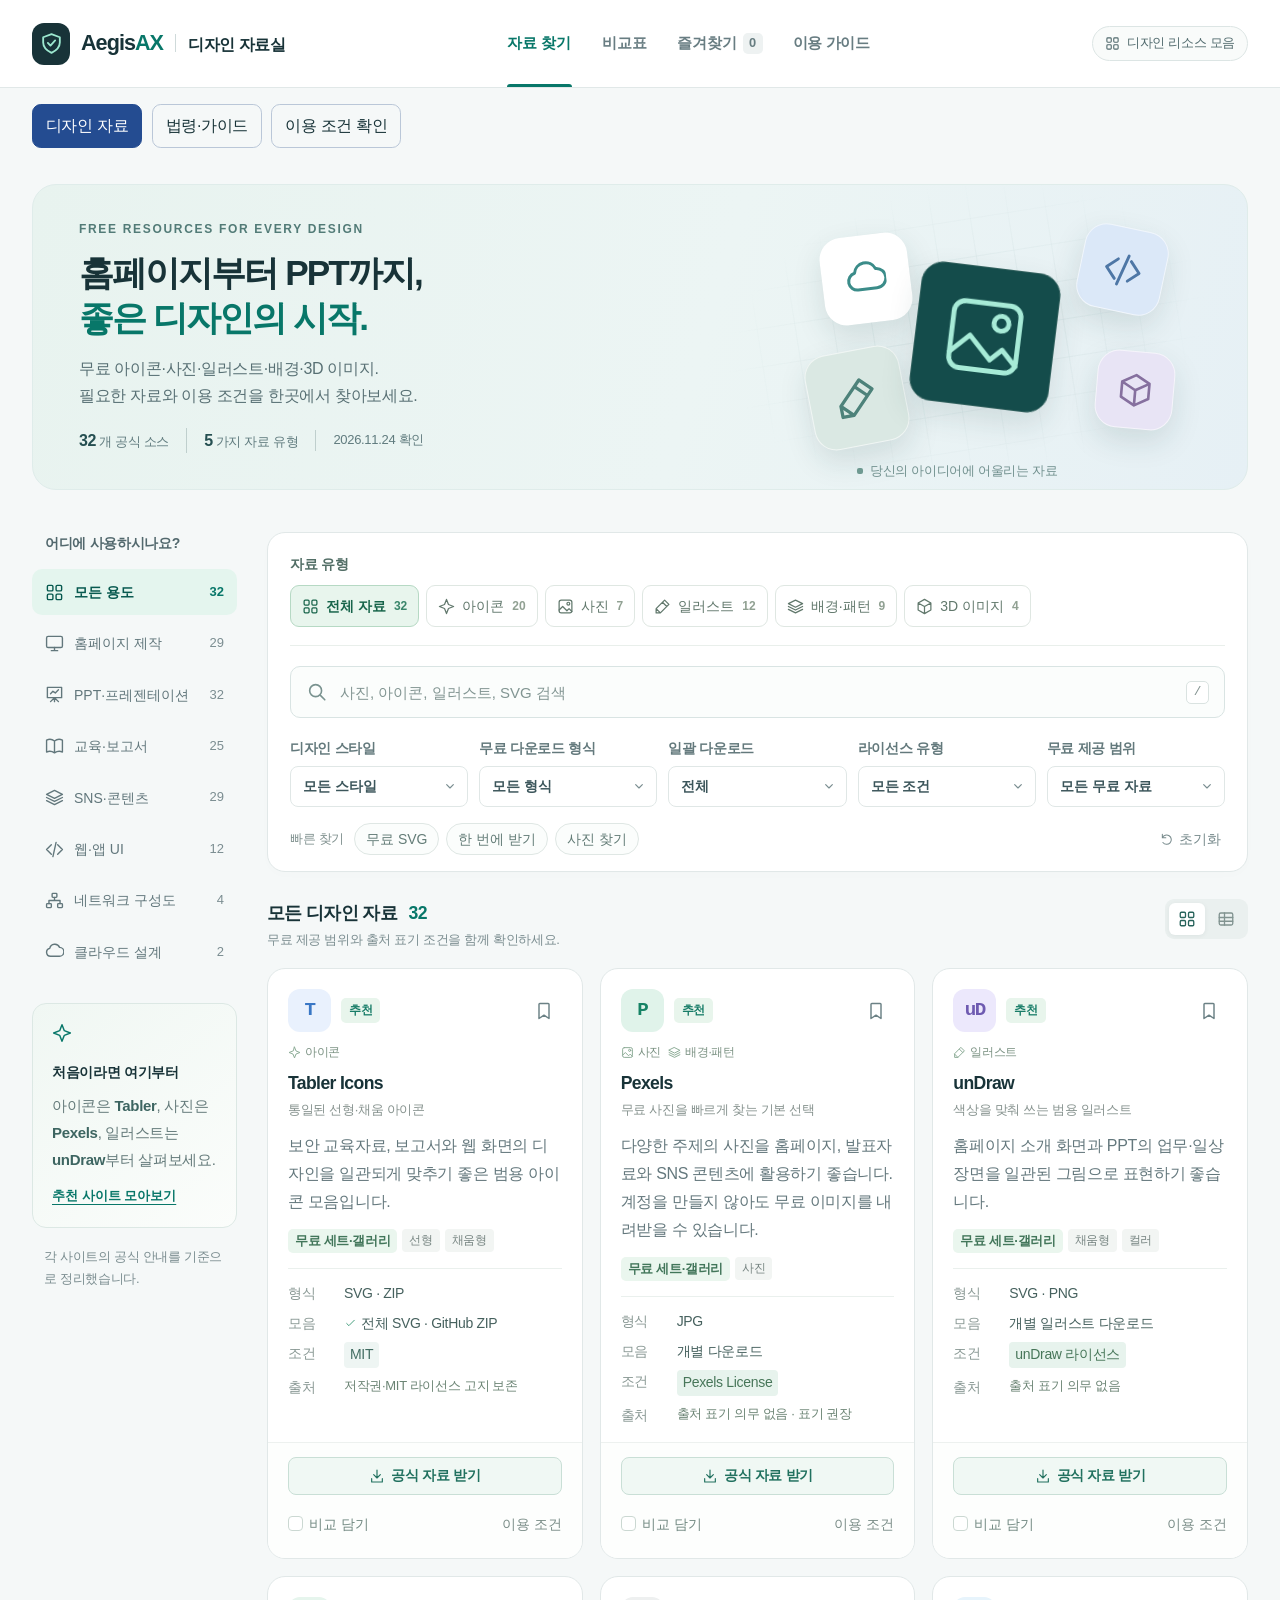
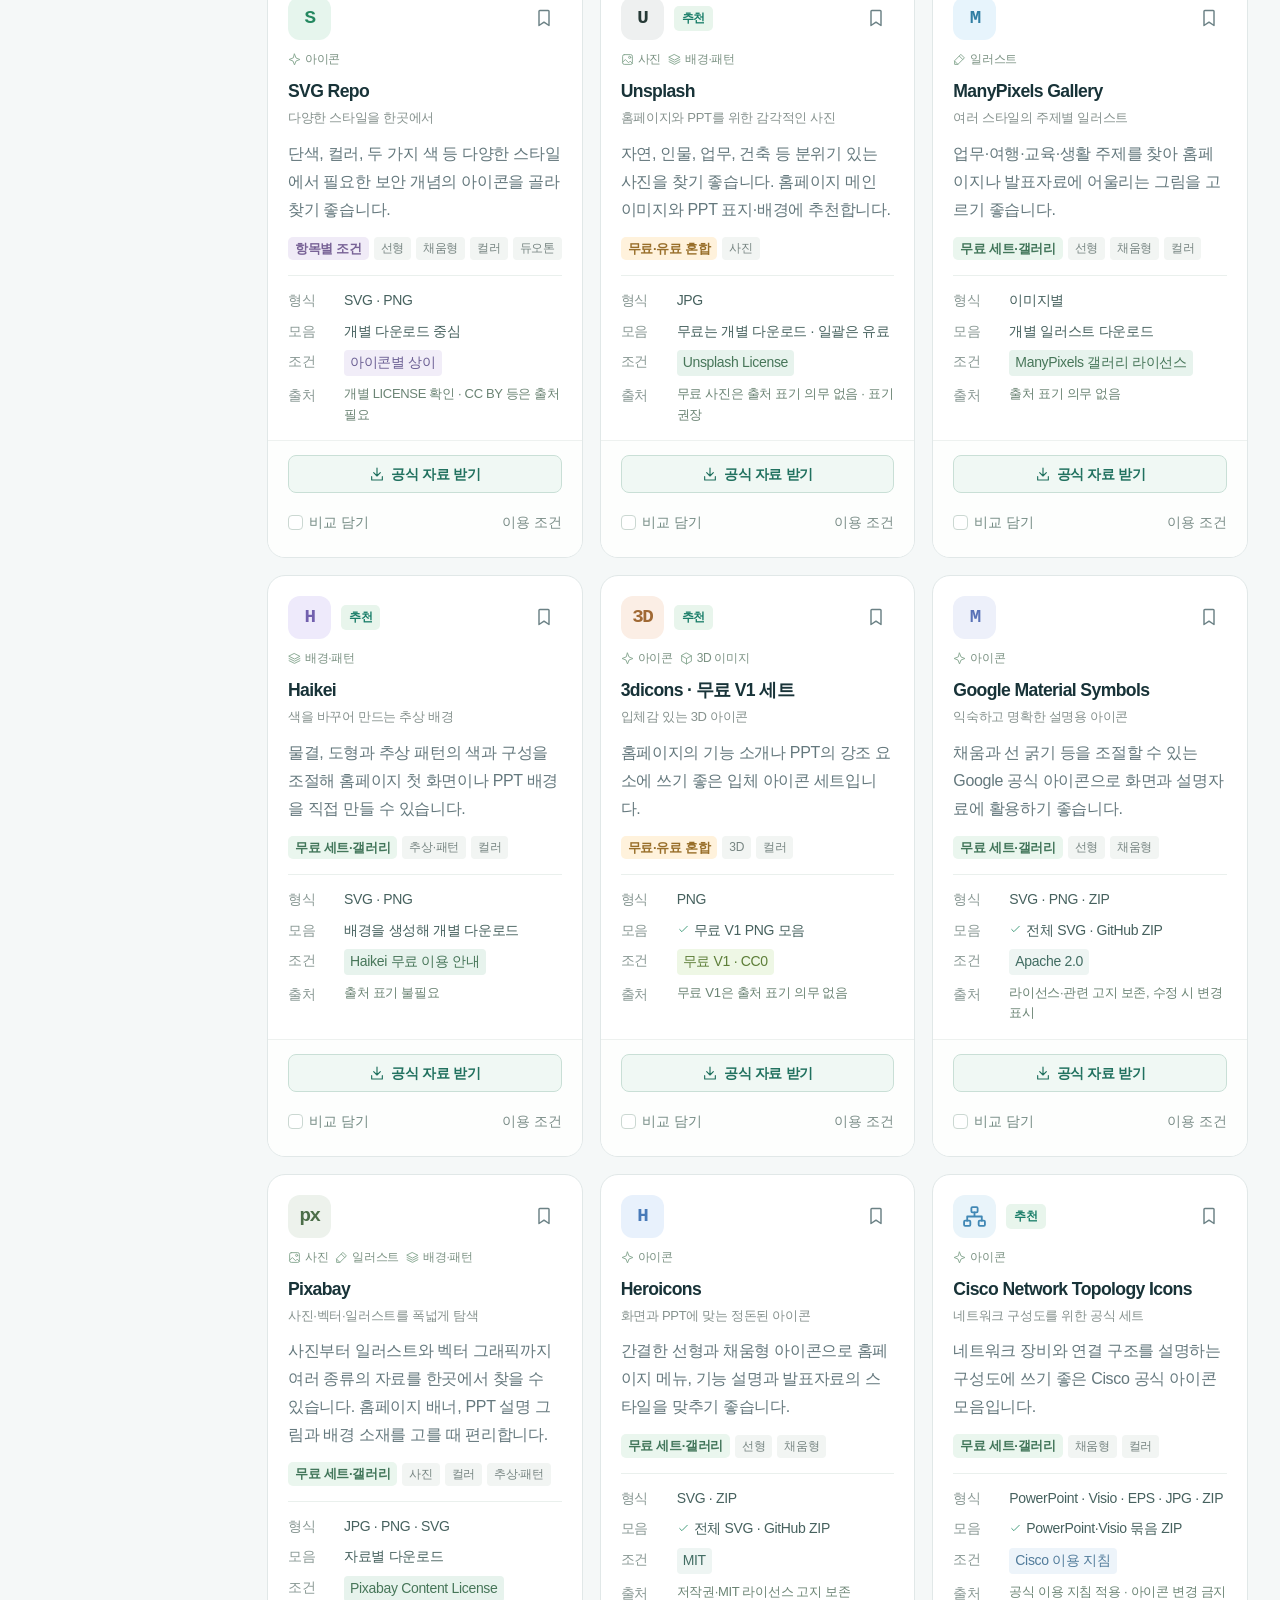
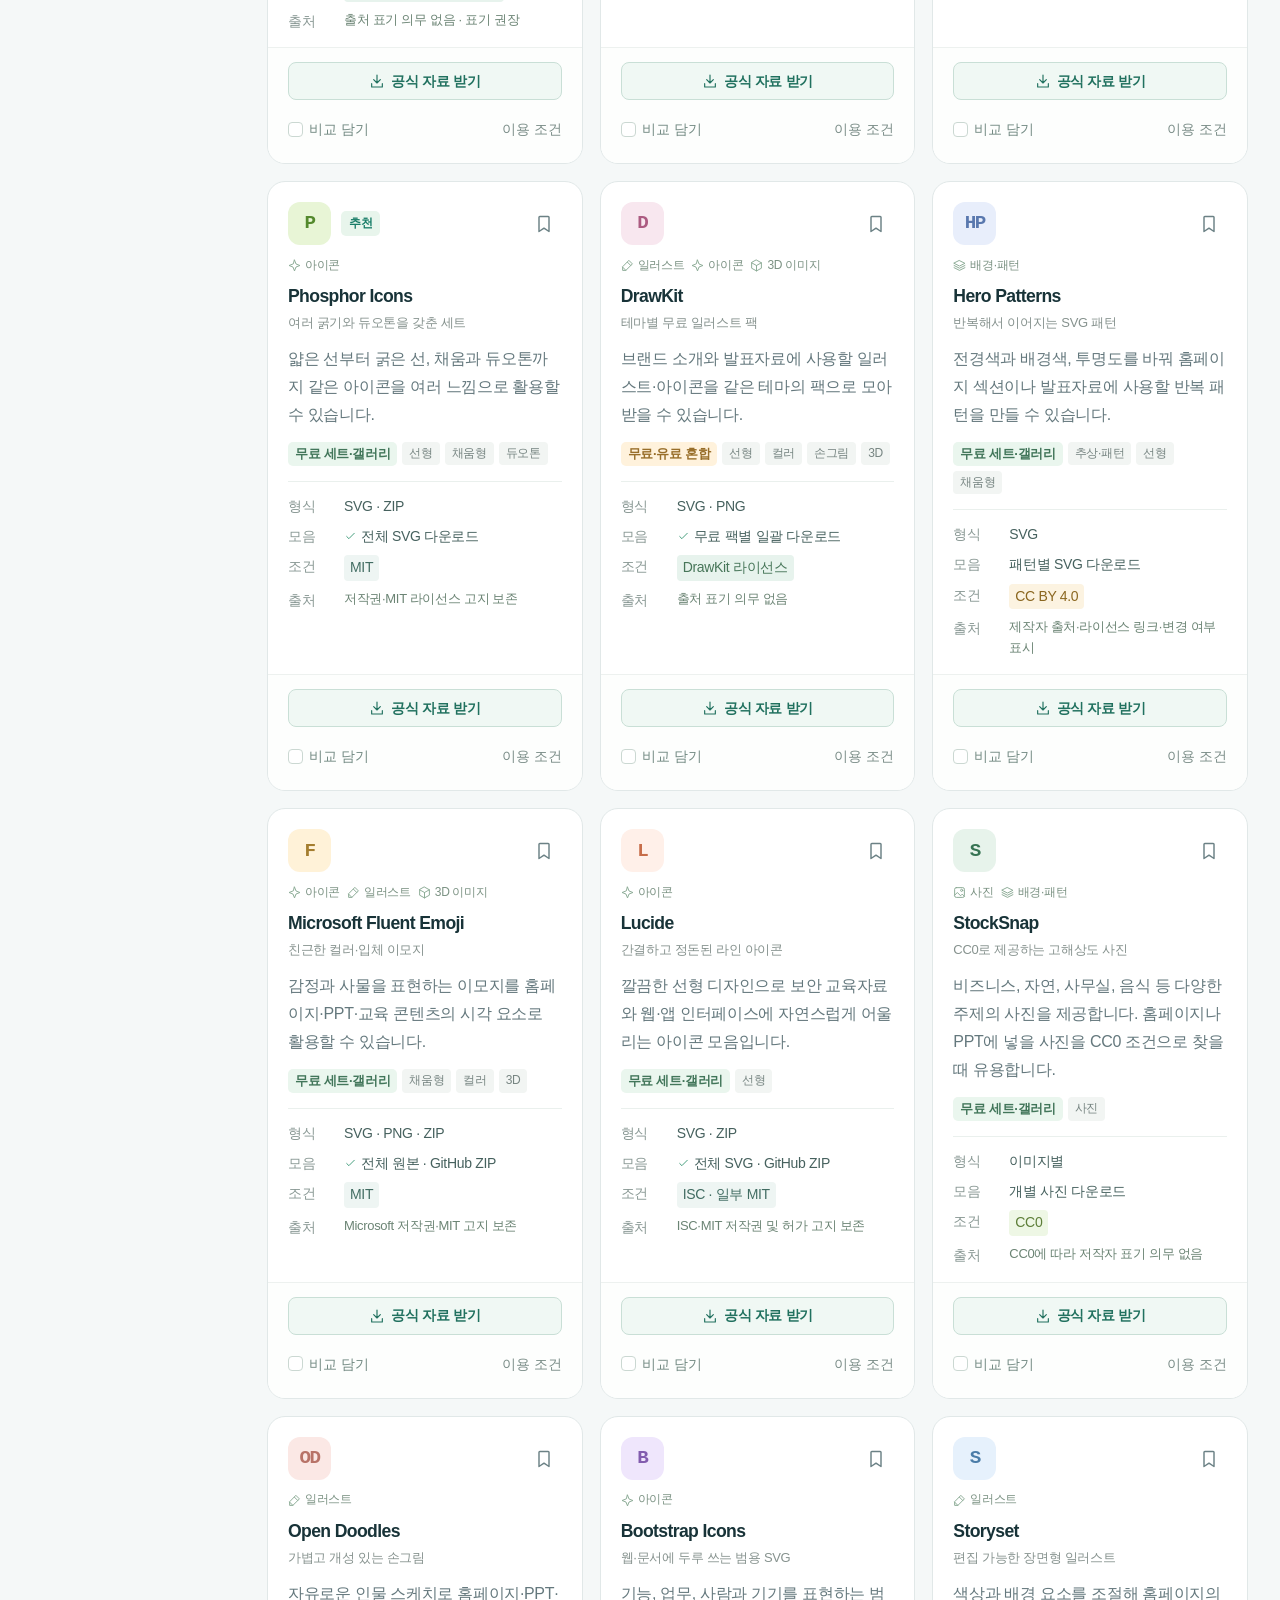
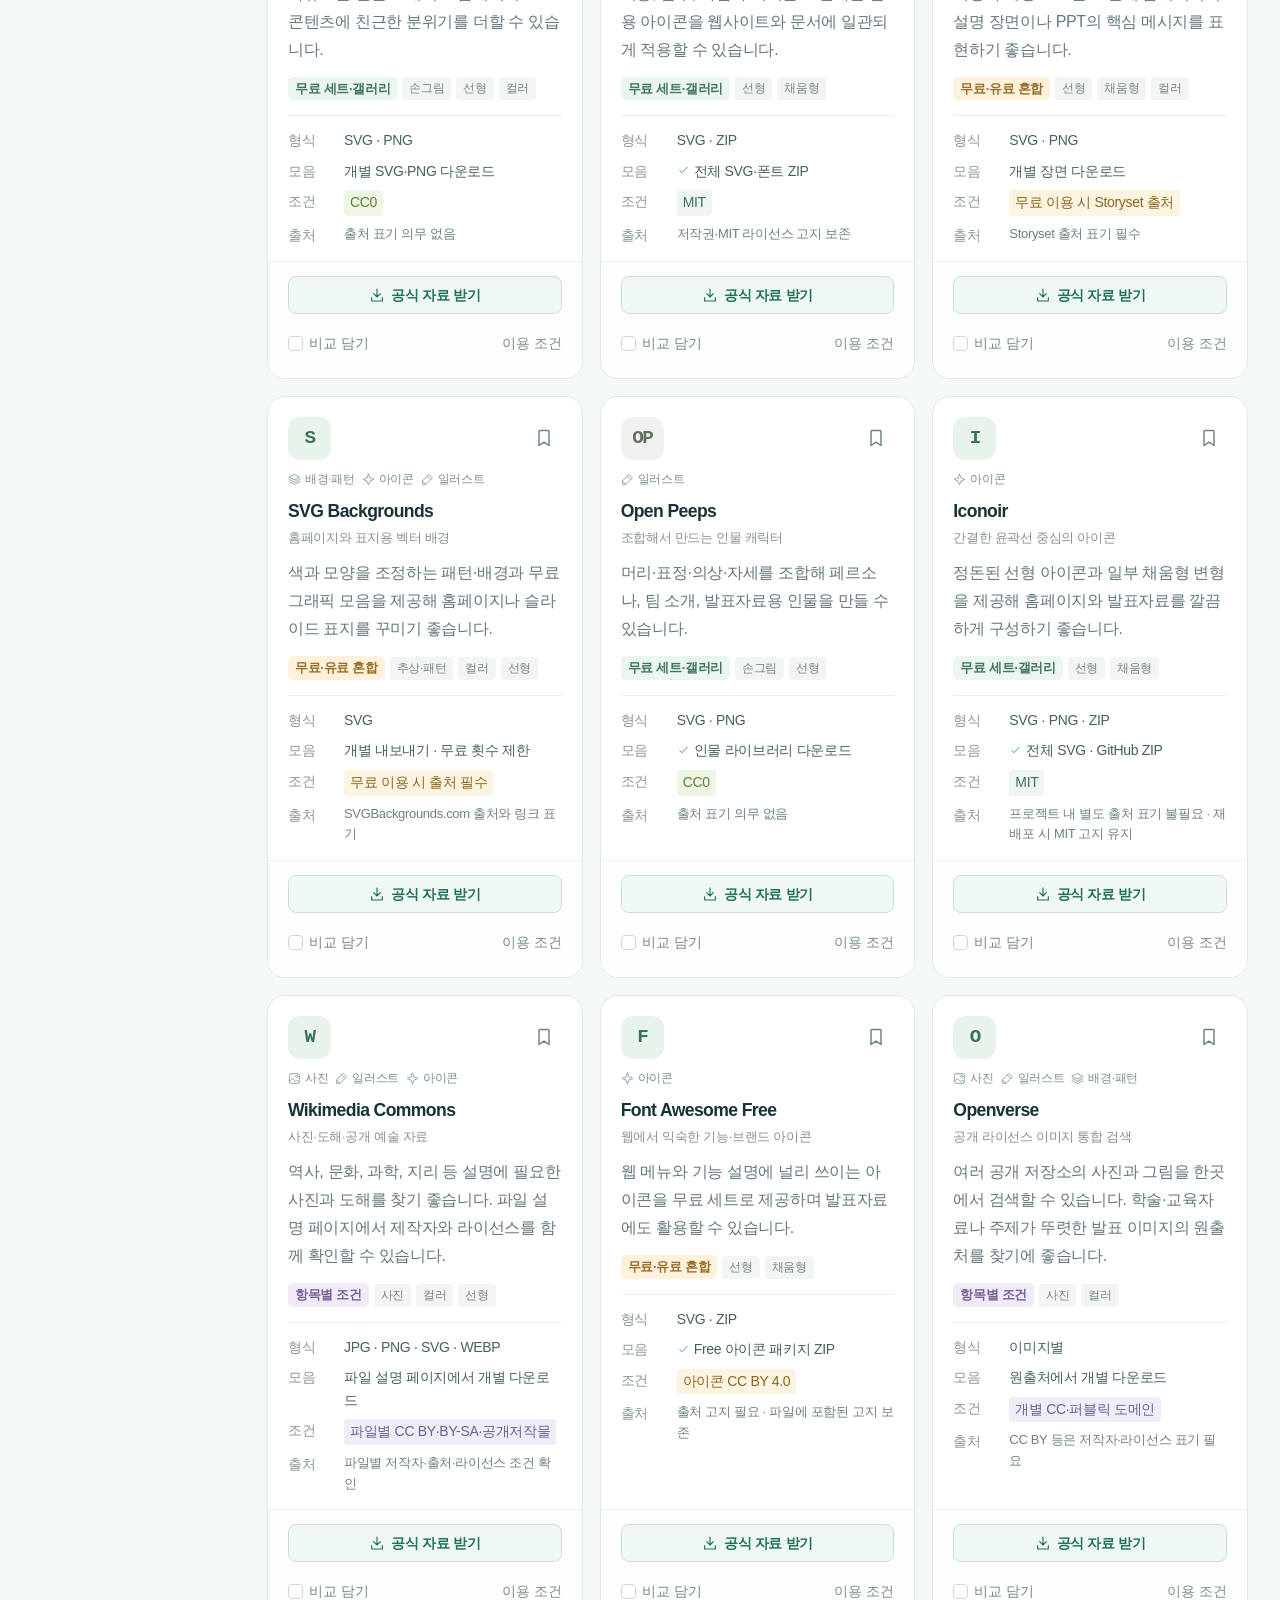
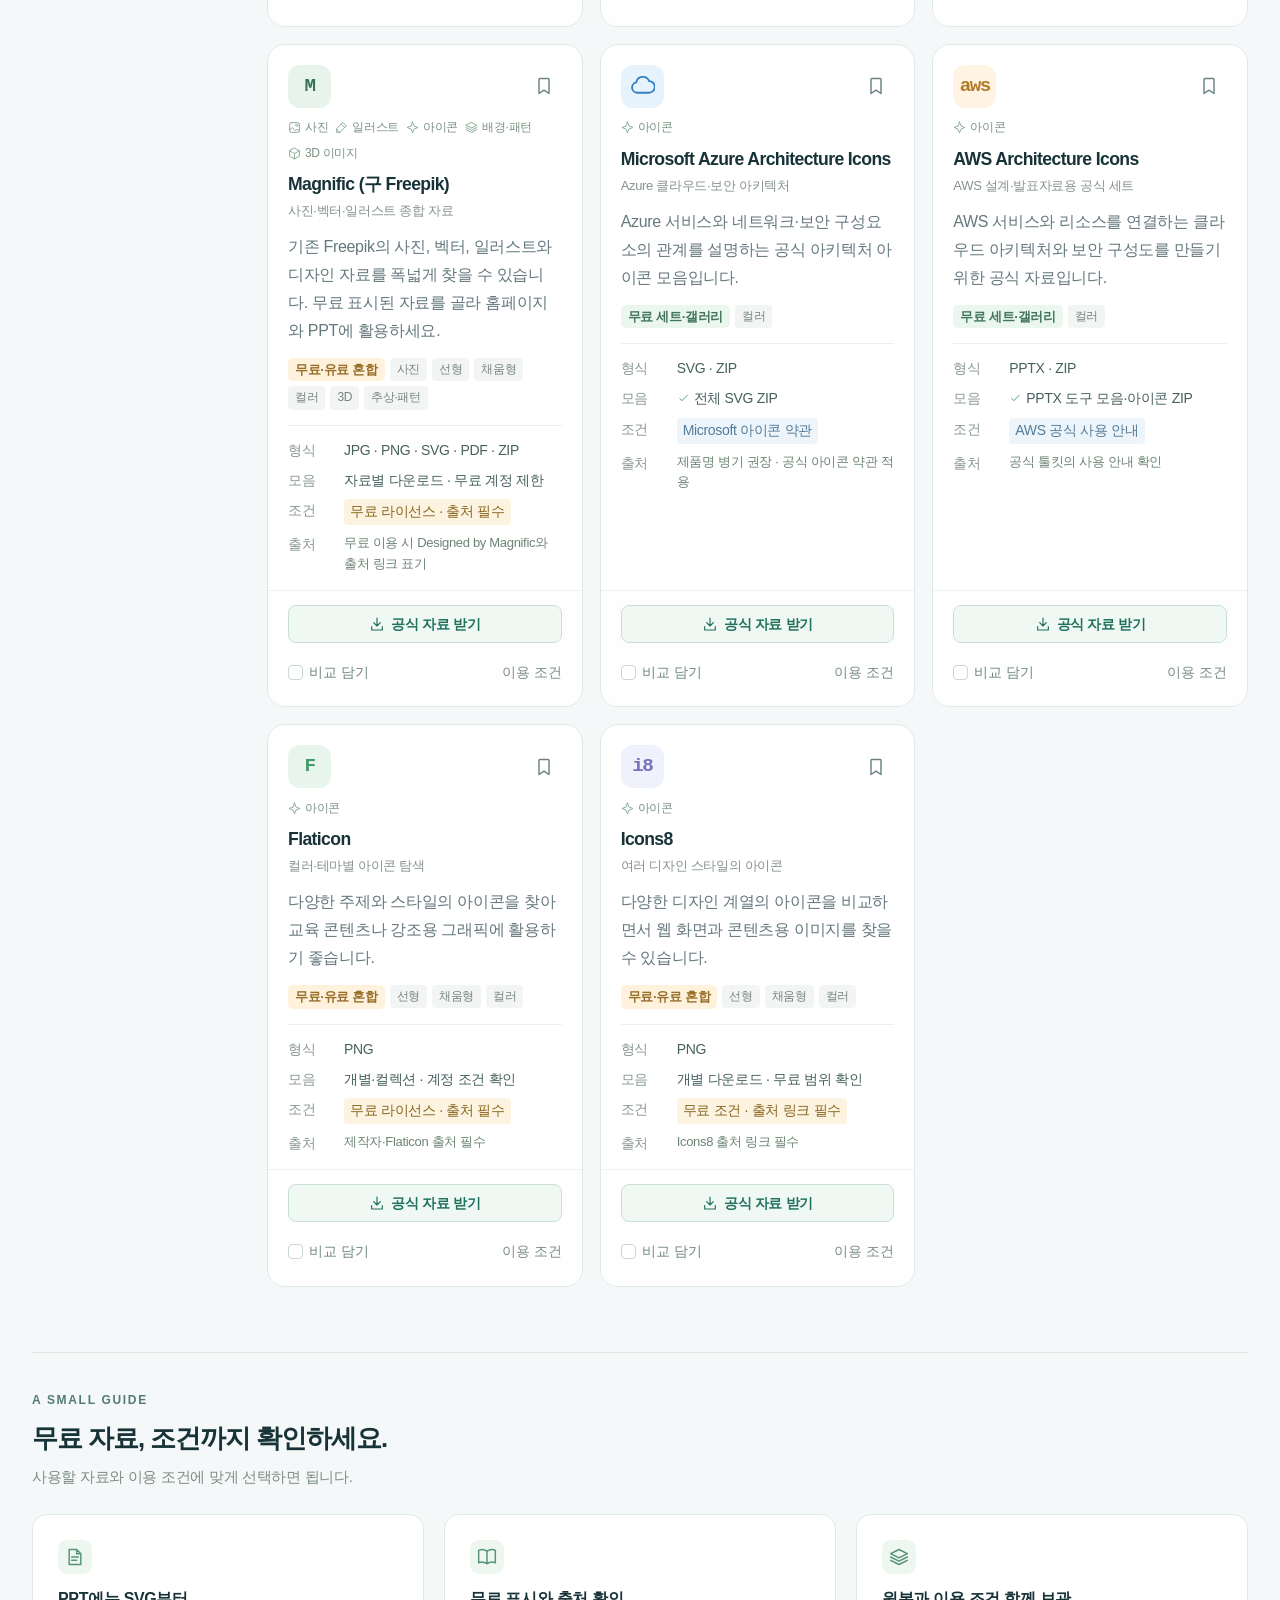
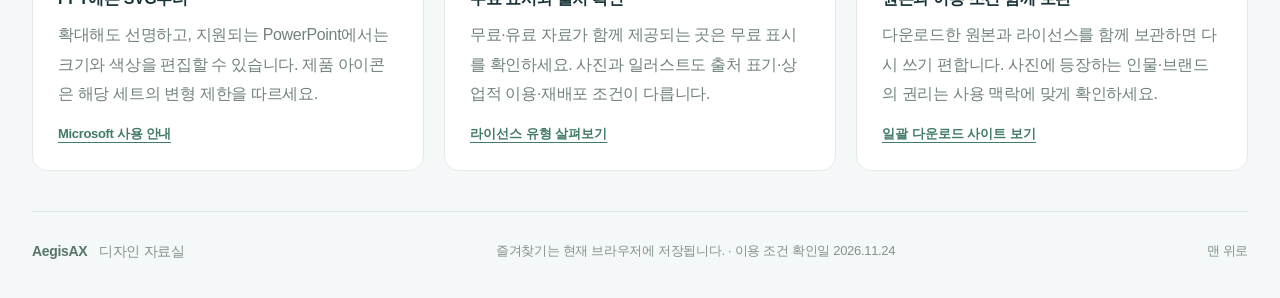
==== index.html @ 83d2f49b "Add Korean compliance resources and daily source refresh" ====
<!doctype html>
<html lang="ko">
<head>
  <meta charset="utf-8">
  <meta name="viewport" content="width=device-width, initial-scale=1">
  <meta name="theme-color" content="#102b32">
  <meta name="description" content="홈페이지·PPT용 무료 아이콘, 사진, 일러스트, 배경, 3D 이미지 사이트 32곳을 비교하세요.">
  <title>AegisAX 디자인 자료실 · 무료 아이콘·이미지·PPT 리소스</title>
  <link rel="icon" href="favicon.svg" type="image/svg+xml">
  <link rel="stylesheet" href="styles.css">
  <link rel="stylesheet" href="compliance.css">
  <script src="app.js" defer></script>
</head>
<body>
  <svg class="svg-defs" xmlns="http://www.w3.org/2000/svg" aria-hidden="true"><defs>
    <symbol id="i-search" viewBox="0 0 24 24"><circle cx="10.5" cy="10.5" r="6.5"/><path d="m16 16 4.5 4.5"/></symbol>
    <symbol id="i-shield" viewBox="0 0 24 24"><path d="m12 3 8 3v5c0 5-4 8-8 10-4-2-8-5-8-10V6z"/><path d="m8.5 11.5 2.5 2.5 4.5-5"/></symbol>
    <symbol id="i-grid" viewBox="0 0 24 24"><rect x="3" y="3" width="7" height="7" rx="1.5"/><rect x="14" y="3" width="7" height="7" rx="1.5"/><rect x="3" y="14" width="7" height="7" rx="1.5"/><rect x="14" y="14" width="7" height="7" rx="1.5"/></symbol>
    <symbol id="i-table" viewBox="0 0 24 24"><rect x="3" y="4" width="18" height="16" rx="2"/><path d="M3 10h18M3 15h18M10 4v16"/></symbol>
    <symbol id="i-bookmark" viewBox="0 0 24 24"><path d="M6 4a1 1 0 0 1 1-1h10a1 1 0 0 1 1 1v17l-6-4-6 4z"/></symbol>
    <symbol id="i-compare" viewBox="0 0 24 24"><path d="M12 3v18"/><rect x="3" y="6" width="5" height="12" rx="1"/><rect x="16" y="6" width="5" height="12" rx="1"/></symbol>
    <symbol id="i-cloud" viewBox="0 0 24 24"><path d="M7 18a5 5 0 0 1-1-9.9 6.5 6.5 0 0 1 12.4-1.3A5.6 5.6 0 0 1 18 18z"/></symbol>
    <symbol id="i-network" viewBox="0 0 24 24"><rect x="9" y="3" width="6" height="5" rx="1"/><rect x="2" y="16" width="6" height="5" rx="1"/><rect x="16" y="16" width="6" height="5" rx="1"/><path d="M12 8v4M5 16v-4h14v4"/></symbol>
    <symbol id="i-code" viewBox="0 0 24 24"><path d="m8 6-6 6 6 6m8-12 6 6-6 6M14 3l-4 18"/></symbol>
    <symbol id="i-layers" viewBox="0 0 24 24"><path d="m12 3 10 5-10 5L2 8zm-10 9 10 5 10-5M2 16l10 5 10-5"/></symbol>
    <symbol id="i-book" viewBox="0 0 24 24"><path d="M12 5C8 2 4 3 2 4v15c4-2 7-1 10 1 3-2 6-3 10-1V4c-2-1-6-2-10 1v15"/></symbol>
    <symbol id="i-lock" viewBox="0 0 24 24"><rect x="5" y="10" width="14" height="11" rx="2"/><path d="M8 10V6a4 4 0 0 1 8 0v4M12 14v3"/></symbol>
    <symbol id="i-close" viewBox="0 0 24 24"><path d="m6 6 12 12M6 18 18 6"/></symbol>
    <symbol id="i-check" viewBox="0 0 24 24"><path d="m5 12 4 4L19 6"/></symbol>
    <symbol id="i-reset" viewBox="0 0 24 24"><path d="M4 10a8 8 0 1 1 1 8M4 4v6h6"/></symbol>
    <symbol id="i-info" viewBox="0 0 24 24"><circle cx="12" cy="12" r="9"/><path d="M12 11v6M12 7h.01"/></symbol>
    <symbol id="i-file" viewBox="0 0 24 24"><path d="M14 3H5v18h14V8zm0 0v5h5M8 12h8M8 16h6"/></symbol>
    <symbol id="i-server" viewBox="0 0 24 24"><rect x="3" y="3" width="18" height="7" rx="2"/><rect x="3" y="14" width="18" height="7" rx="2"/><path d="M7 6.5h.01M7 17.5h.01M12 6.5h5M12 17.5h5"/></symbol>
    <symbol id="i-database" viewBox="0 0 24 24"><ellipse cx="12" cy="5" rx="8" ry="3"/><path d="M4 5v14c0 4 16 4 16 0V5M4 12c0 4 16 4 16 0"/></symbol>
    <symbol id="i-download" viewBox="0 0 24 24"><path d="M12 3v12m-5-5 5 5 5-5M4 16v5h16v-5"/></symbol>
    <symbol id="i-chevron" viewBox="0 0 24 24"><path d="m7 10 5 5 5-5"/></symbol>
    <symbol id="i-spark" viewBox="0 0 24 24"><path d="m12 2 2.8 7.2L22 12l-7.2 2.8L12 22l-2.8-7.2L2 12l7.2-2.8z"/></symbol>
    <symbol id="i-key" viewBox="0 0 24 24"><circle cx="8" cy="9" r="5"/><path d="m12 13 8 8m-3-3 3-3m-6 0 3-3"/></symbol>
    <symbol id="i-fingerprint" viewBox="0 0 24 24"><path d="M5 10a7 7 0 0 1 14 0M3 14v-3M21 11v4M8 18v-8a4 4 0 0 1 8 0v8M12 9v13M4 18v-4M20 19v-4"/></symbol>
    <symbol id="i-image" viewBox="0 0 24 24"><rect x="3" y="3" width="18" height="18" rx="3"/><circle cx="16" cy="8" r="2"/><path d="m3 17 5-5 6 6 3-3 4 4"/></symbol>
    <symbol id="i-pen" viewBox="0 0 24 24"><path d="m15 3 6 6-12 12H3v-6zM12 6l6 6M3 15l6 6"/></symbol>
    <symbol id="i-cube" viewBox="0 0 24 24"><path d="m12 2 9 5v10l-9 5-9-5V7zm0 10 9-5M3 7l9 5v10"/></symbol>
    <symbol id="i-monitor" viewBox="0 0 24 24"><rect x="2" y="3" width="20" height="14" rx="2"/><path d="M8 21h8m-4-4v4"/></symbol>
    <symbol id="i-presentation" viewBox="0 0 24 24"><path d="M3 3h18v13H3zM12 16v5m-5 0 5-5 5 5M7 11l3-3 3 2 4-4"/></symbol>
  </defs></svg>
  <a class="skip-link" href="#resources">자료 목록으로 건너뛰기</a>
  <header class="topbar">
    <a class="brand" href="#" aria-label="AegisAX 디자인 자료실 홈"><span class="brand-mark"><svg><use href="#i-shield"/></svg></span><span>Aegis<span class="brand-accent">AX</span><span class="brand-divider"></span><span class="brand-sub">디자인 자료실</span></span></a>
    <nav class="main-nav" aria-label="주 메뉴">
      <button class="nav-item active" data-nav="browse">자료 찾기</button>
      <button class="nav-item" data-nav="table">비교표</button>
      <button class="nav-item" data-nav="favorites">즐겨찾기 <span id="favoriteCount" class="nav-count">0</span></button>
      <a class="nav-item" href="#guide">이용 가이드</a>
    </nav>
    <span class="privacy"><svg class="icon"><use href="#i-grid"/></svg>디자인 리소스 모음</span>
  </header>
  <main class="page-shell">
    <nav class="portal-nav" aria-label="자료실 메뉴">
      <a href="index.html" aria-current="page">디자인 자료</a>
      <a href="compliance.html">법령·가이드</a>
      <a href="compliance.html#licenses">이용 조건 확인</a>
    </nav>
    <section class="hero" aria-labelledby="hero-title">
      <div class="hero-copy"><div class="eyebrow">FREE RESOURCES FOR EVERY DESIGN</div><h1 id="hero-title">홈페이지부터 PPT까지,<br><span>좋은 디자인의 시작.</span></h1><p>무료 아이콘·사진·일러스트·배경·3D 이미지.<br class="desktop-br"> 필요한 자료와 이용 조건을 한곳에서 찾아보세요.</p><div class="hero-meta"><span><b id="totalCount">32</b>개 공식 소스</span><span><b>5</b>가지 자료 유형</span><span>2026.11.24 확인</span></div></div>
      <div class="hero-art" aria-hidden="true"><div class="art-grid"></div><div class="art-tile tile-cloud"><svg><use href="#i-cloud"/></svg></div><div class="art-tile tile-code"><svg><use href="#i-code"/></svg></div><div class="art-tile tile-shield"><svg><use href="#i-image"/></svg></div><div class="art-tile tile-server"><svg><use href="#i-pen"/></svg></div><div class="art-tile tile-key"><svg><use href="#i-cube"/></svg></div><div class="art-caption"><span class="tiny-square"></span>당신의 아이디어에 어울리는 자료</div></div>
    </section>
    <div class="directory-layout">
      <aside class="sidebar" aria-label="용도별 찾기"><div class="sidebar-title">어디에 사용하시나요?</div><div id="useFilters" class="use-filters"></div><div class="sidebar-note"><span class="note-icon"><svg class="icon"><use href="#i-spark"/></svg></span><strong>처음이라면 여기부터</strong><p>아이콘은 <b>Tabler</b>, 사진은 <b>Pexels</b>, 일러스트는 <b>unDraw</b>부터 살펴보세요.</p><button id="recommendedButton" class="text-button">추천 사이트 모아보기</button></div><p class="sidebar-foot">각 사이트의 공식 안내를 기준으로 정리했습니다.</p></aside>
      <section id="resources" class="resource-main" aria-labelledby="resource-title">
        <div class="search-panel"><div class="asset-filter-title">자료 유형</div><div id="assetFilters" class="asset-filters" role="group" aria-label="자료 유형별 찾기"></div><label for="search" class="sr-only">이름 또는 키워드 검색</label><div class="search-box"><svg class="icon"><use href="#i-search"/></svg><input id="search" type="search" placeholder="사진, 아이콘, 일러스트, SVG 검색" autocomplete="off"><button id="clearSearch" class="icon-button" aria-label="검색어 지우기" hidden><svg class="icon"><use href="#i-close"/></svg></button><kbd>/</kbd></div>
          <div class="filter-grid">
            <label>디자인 스타일<span class="select-wrap"><select id="styleFilter"><option value="">모든 스타일</option><option value="photo">사진</option><option value="line">선형 · 아웃라인</option><option value="filled">채움형 · 솔리드</option><option value="color">컬러</option><option value="duotone">두 가지 색 · 듀오톤</option><option value="handdrawn">손그림</option><option value="3d">3D</option><option value="abstract">추상·패턴</option></select><svg class="icon"><use href="#i-chevron"/></svg></span></label>
            <label>무료 다운로드 형식<span class="select-wrap"><select id="formatFilter"><option value="">모든 형식</option><option value="SVG">SVG</option><option value="PNG">PNG</option><option value="PowerPoint">PowerPoint</option><option value="Visio">Visio</option><option value="EPS">EPS</option><option value="JPG">JPG</option><option value="WEBP">WebP</option><option value="PDF">PDF</option><option value="이미지별">자료별 형식 확인</option></select><svg class="icon"><use href="#i-chevron"/></svg></span></label>
            <label>일괄 다운로드<span class="select-wrap"><select id="bulkFilter"><option value="">전체</option><option value="yes">무료 모음 제공</option><option value="no">개별·조건 확인</option></select><svg class="icon"><use href="#i-chevron"/></svg></span></label>
            <label>라이선스 유형<span class="select-wrap"><select id="licenseFilter"><option value="">모든 조건</option><option value="oss">오픈소스</option><option value="cc0">CC0</option><option value="free-license">자체 무료 라이선스</option><option value="mixed">자료별 상이</option><option value="vendor">공식 제품 아이콘</option><option value="attribution">출처 표기 조건</option></select><svg class="icon"><use href="#i-chevron"/></svg></span></label>
            <label>무료 제공 범위<span class="select-wrap"><select id="scopeFilter"><option value="">모든 무료 자료</option><option value="free">무료 세트·갤러리</option><option value="mixed">무료·유료 함께 제공</option><option value="per-item">항목별 확인</option></select><svg class="icon"><use href="#i-chevron"/></svg></span></label>
          </div>
          <div class="quick-filter-row"><span>빠른 찾기</span><button class="quick-chip" data-quick="svg">무료 SVG</button><button class="quick-chip" data-quick="bulk">한 번에 받기</button><button class="quick-chip" data-quick="photo">사진 찾기</button><button id="resetFilters" class="reset-button"><svg class="icon"><use href="#i-reset"/></svg>초기화</button></div>
        </div>
        <div class="results-header"><div><h2 id="resource-title">모든 디자인 자료 <span id="resultCount">32</span></h2><p id="resultsDescription" role="status" aria-live="polite">용도에 맞는 사이트를 찾아보세요.</p></div><div class="view-toggle" role="group" aria-label="목록 보기 방식"><button data-view="grid" class="active" aria-pressed="true" aria-label="카드 보기" title="카드 보기"><svg class="icon"><use href="#i-grid"/></svg></button><button data-view="table" aria-pressed="false" aria-label="표 보기" title="표 보기"><svg class="icon"><use href="#i-table"/></svg></button></div></div>
        <div id="resourceList" class="resource-grid"><div class="loading">디자인 자료를 불러오고 있습니다.</div></div>
        <div id="emptyState" class="empty-state" hidden><svg class="icon"><use href="#i-search"/></svg><h3>조건에 맞는 사이트가 없습니다.</h3><p>검색어를 바꾸거나 필터를 초기화해 보세요.</p><button class="primary-button" id="emptyReset">전체 사이트 보기</button></div>
      </section>
    </div>
    <section id="guide" class="guide-section" aria-labelledby="guide-title"><div class="guide-heading"><span class="eyebrow">A SMALL GUIDE</span><h2 id="guide-title">무료 자료, 조건까지 확인하세요.</h2><p>사용할 자료와 이용 조건에 맞게 선택하면 됩니다.</p></div><div class="guide-grid"><article class="guide-card"><span class="guide-icon"><svg class="icon"><use href="#i-file"/></svg></span><h3>PPT에는 SVG부터</h3><p>확대해도 선명하고, 지원되는 PowerPoint에서는 크기와 색상을 편집할 수 있습니다. 제품 아이콘은 해당 세트의 변형 제한을 따르세요.</p><a href="https://support.microsoft.com/en-gb/office/graphics-visuals/edit-svg-images-in-microsoft-365?nochrome=true" target="_blank" rel="noopener noreferrer">Microsoft 사용 안내</a></article><article class="guide-card"><span class="guide-icon"><svg class="icon"><use href="#i-book"/></svg></span><h3>무료 표시와 출처 확인</h3><p>무료·유료 자료가 함께 제공되는 곳은 무료 표시를 확인하세요. 사진과 일러스트도 출처 표기·상업적 이용·재배포 조건이 다릅니다.</p><button class="text-button" id="licenseGuide">라이선스 유형 살펴보기</button></article><article class="guide-card"><span class="guide-icon"><svg class="icon"><use href="#i-layers"/></svg></span><h3>원본과 이용 조건 함께 보관</h3><p>다운로드한 원본과 라이선스를 함께 보관하면 다시 쓰기 편합니다. 사진에 등장하는 인물·브랜드의 권리는 사용 맥락에 맞게 확인하세요.</p><button class="text-button" id="bulkGuide">일괄 다운로드 사이트 보기</button></article></div></section>
    <footer><span><b>AegisAX</b> 디자인 자료실</span><p>즐겨찾기는 현재 브라우저에 저장됩니다. · 이용 조건 확인일 2026.11.24</p><a href="#">맨 위로</a></footer>
  </main>
  <div id="compareDock" class="compare-dock" hidden><div class="dock-label"><svg class="icon"><use href="#i-compare"/></svg><span>선택한 사이트 <b id="compareCount">0</b><small>최대 3개</small></span></div><div id="compareSelection" class="compare-selection"></div><button id="clearCompare" class="text-button">비우기</button><button id="openCompare" class="primary-button" disabled>비교하기</button></div>
  <dialog id="detailDialog" class="detail-dialog" aria-label="사이트 다운로드 및 이용 조건"><div class="dialog-top"><span class="eyebrow">DOWNLOAD &amp; LICENSE</span><button class="icon-button" data-close="detailDialog" aria-label="이용 조건 닫기"><svg class="icon"><use href="#i-close"/></svg></button></div><div id="detailContent"></div></dialog>
  <dialog id="compareDialog" class="compare-dialog" aria-label="선택한 사이트 비교"><div class="dialog-top"><div><span class="eyebrow">SIDE BY SIDE</span><h2>선택한 사이트 비교</h2></div><button class="icon-button" data-close="compareDialog" aria-label="비교표 닫기"><svg class="icon"><use href="#i-close"/></svg></button></div><p class="dialog-intro">용도와 무료 이용 범위를 나란히 확인하세요.</p><div id="compareContent"></div></dialog>
  <dialog id="guideDialog" class="detail-dialog" aria-label="무료 디자인 자료 라이선스 안내"><div class="dialog-top"><span class="eyebrow">LICENSE GUIDE</span><button class="icon-button" data-close="guideDialog" aria-label="라이선스 안내 닫기"><svg class="icon"><use href="#i-close"/></svg></button></div><h2>무료 디자인 자료의 이용 조건</h2><div class="license-guide-list"><div><h3>무료 범위는 사이트마다 다릅니다</h3><p>전체 무료 세트, 무료·유료 혼합, 항목별 조건을 구분했습니다. 무료·유료 혼합 사이트에서는 공식 페이지의 무료 항목을 선택하세요.</p></div><div><h3>사진·일러스트의 자체 라이선스</h3><p>출처 표기가 필요 없는 무료 자료도 원본 재판매나 재배포에는 제한이 있을 수 있습니다. 인물·브랜드가 보이는 사진은 이용 맥락도 확인하세요.</p></div><div><h3>CC0와 개별 Creative Commons</h3><p>CC0 자료와 CC BY·BY-SA·NC·ND 자료는 조건이 다릅니다. 특히 Openverse는 원출처의 라이선스와 상업적 이용·수정 허용 여부를 확인하세요.</p></div><div><h3>오픈소스 · MIT / ISC / Apache 2.0</h3><p>각 라이선스가 정한 조건으로 이용할 수 있습니다. 파일을 배포할 때 필요한 저작권·라이선스 고지를 보존하세요.</p></div><div><h3>자료별 라이선스</h3><p>SVG Repo·Openverse·Wikimedia Commons처럼 여러 제작자의 자료가 모인 곳은 개별 자료의 라이선스를 확인하세요. 출처 표기나 이용 범위가 서로 다릅니다.</p></div><div><h3>공식 제품 아이콘</h3><p>Cisco·Azure·AWS는 구성도와 문서 작성에 유용합니다. 허용된 용도를 지키고, 변형 제한이 있는 세트는 원형대로 사용하세요.</p></div><div><h3>무료 이용 시 출처 표기</h3><p>Flaticon·Icons8·Storyset 등의 무료 자료는 안내된 제작자 표기나 출처 링크가 필요합니다. 무료 형식과 크기 제한도 함께 확인하세요.</p></div></div><p class="small-note">각 사이트의 이용 조건 버튼에서 공식 원문을 확인할 수 있습니다.</p></dialog>
  <div id="toast" class="toast" role="status" aria-live="polite" hidden></div>
  <noscript><p class="noscript">이 사이트의 검색과 비교 기능을 사용하려면 JavaScript를 켜주세요.</p></noscript>
</body>
</html>
---- styles.css ----
:root{--ink:#183338;--body:#4d6167;--muted:#6a7e83;--teal:#087769;--teal-dark:#07594f;--teal-soft:#e4f5ee;--line:#e1e8e8;--canvas:#f5f8f8;--white:#fff;--radius:18px;--shadow:0 5px 20px #173d4410;font-size:16px;color-scheme:light}*{box-sizing:border-box}html{scroll-behavior:smooth;scroll-padding-top:100px}body{margin:0;background:var(--canvas);color:var(--ink);font-family:Inter,-apple-system,BlinkMacSystemFont,"Segoe UI","Noto Sans KR","Malgun Gothic",sans-serif;font-size:1rem;line-height:1.6;letter-spacing:-.02em}button,input,select{font:inherit}button,a,input,select{-webkit-tap-highlight-color:transparent}button{cursor:pointer}a{color:inherit;text-decoration:none}button{border:0;background:none;color:inherit}button:disabled{cursor:default;opacity:.45}button:focus-visible,a:focus-visible,select:focus-visible,input:focus-visible{outline:3px solid #18a48d;outline-offset:4px}h1,h2,h3,p{margin:0}svg{stroke:currentColor;fill:none;stroke-width:1.75;stroke-linecap:round;stroke-linejoin:round}.icon{width:20px;height:20px;flex:none}.svg-defs{position:absolute;width:0;height:0;overflow:hidden}.sr-only{position:absolute;width:1px;height:1px;padding:0;margin:-1px;overflow:hidden;clip:rect(0,0,0,0);white-space:nowrap;border:0}[hidden]{display:none!important}.skip-link{position:fixed;left:20px;top:-80px;background:var(--teal);color:#fff;padding:12px 20px;z-index:200;border-radius:8px}.skip-link:focus{top:10px}.topbar{height:88px;padding:0 max(32px,calc((100vw - 1392px)/2));background:#ffffffee;backdrop-filter:blur(15px);border-bottom:1px solid var(--line);display:flex;align-items:center;justify-content:space-between;gap:24px;position:sticky;top:0;z-index:20}.brand{display:flex;align-items:center;gap:11px;font-size:1.35rem;font-weight:800;letter-spacing:-.045em;white-space:nowrap}.brand-mark{width:38px;height:42px;border-radius:12px;background:var(--ink);color:#9ce8cf;display:grid;place-items:center}.brand-mark svg{width:25px;height:25px}.brand-accent{color:var(--teal)}.brand-sub{font-size:1rem;font-weight:650;letter-spacing:-.03em}.brand-divider{display:inline-block;width:1px;height:18px;background:#cfdada;margin:0 12px;vertical-align:-2px}.main-nav{display:flex;align-items:center;gap:30px;height:100%}.nav-item{height:100%;display:flex;align-items:center;gap:6px;font-size:.94rem;font-weight:650;color:#687d82;padding:0;position:relative;white-space:nowrap}.nav-item:hover{color:var(--teal)}.nav-item.active{color:var(--teal)}.nav-item.active:after{content:"";position:absolute;height:3px;background:var(--teal);bottom:0;left:0;right:0;border-radius:3px 3px 0 0}.nav-count{font-size:.8rem;background:#eef2f2;padding:0 6px;border-radius:5px;color:#677d81;min-width:20px;text-align:center}.privacy{display:flex;gap:7px;align-items:center;border:1px solid #dce5e4;background:#f9fbfa;border-radius:24px;padding:6px 12px;white-space:nowrap;font-size:.875rem;color:#516a6d}.privacy .icon{width:15px;height:15px}.page-shell{max-width:1456px;margin:0 auto;padding:0 32px}.hero{position:relative;overflow:hidden;margin:36px 0 42px;padding:40px 46px;min-height:304px;border-radius:24px;background:linear-gradient(106deg,#e8f3ef 0%,#ecf5f4 55%,#e6f0f5 100%);display:flex;justify-content:space-between;align-items:center;border:1px solid #dfecea}.eyebrow{font-size:.75rem;letter-spacing:.14em;font-weight:750;color:#527b77;line-height:1.5}.hero h1{font-size:clamp(2.15rem,3vw,2.8rem);line-height:1.28;letter-spacing:-.055em;margin-top:12px;font-weight:800}.hero h1 span{color:var(--teal)}.hero p{margin-top:15px;font-size:1rem;color:#587074;line-height:1.7}.hero-meta{display:flex;flex-wrap:wrap;gap:10px 0;margin-top:22px;color:#607b7e;font-size:.8125rem;align-items:center}.hero-meta>span+span{border-left:1px solid #bfcfcd;padding-left:17px;margin-left:17px}.hero-meta b{font-size:1rem;color:#254f51;margin-right:3px}.hero-art{position:relative;width:400px;height:240px;margin-right:24px;flex:none}.art-grid{position:absolute;inset:-35px -35px -30px -55px;background-image:linear-gradient(#b5cdcd35 1px,transparent 1px),linear-gradient(90deg,#b5cdcd35 1px,transparent 1px);background-size:38px 38px;transform:rotate(-9deg);mask-image:radial-gradient(ellipse,#000 25%,transparent 70%)}.art-tile{position:absolute;display:grid;place-items:center;border:1px solid #fff9;box-shadow:0 12px 30px #173c4320;border-radius:22px;transform:rotate(-7deg)}.art-tile svg{width:48%;height:48%}.tile-shield{height:140px;width:140px;left:138px;top:50px;background:#144c4b;color:#a7ebd7;z-index:3;border-color:#32615e;transform:rotate(7deg)}.tile-shield svg{stroke-width:1.3;width:65%;height:65%}.tile-cloud{width:88px;height:88px;left:45px;top:18px;background:#fff;color:#3b8c89}.tile-code{width:85px;height:85px;right:12px;top:10px;background:#dbe8f8;color:#4e77a6;transform:rotate(12deg)}.tile-server{width:96px;height:96px;left:32px;bottom:11px;background:#dae8e3;color:#4d827a;transform:rotate(-11deg)}.tile-key{width:78px;height:78px;right:3px;bottom:28px;background:#e8e4f5;color:#86709f;transform:rotate(5deg)}.art-caption{position:absolute;bottom:-25px;left:107px;display:flex;align-items:center;gap:7px;font-size:.8125rem;color:#71908e}.tiny-square{width:6px;height:6px;border-radius:2px;background:#6e9991}.directory-layout{display:grid;grid-template-columns:205px minmax(0,1fr);gap:30px;align-items:start}.sidebar{position:sticky;top:112px}.sidebar-title{font-size:.875rem;font-weight:750;margin:0 0 15px 13px;color:#52686d}.use-filters{display:flex;flex-direction:column;gap:5px}.use-button{display:flex;align-items:center;width:100%;text-align:left;gap:10px;padding:12px 13px;font-size:.9rem;border-radius:10px;color:#62777c}.use-button>.icon{width:19px;height:19px}.use-button .count{margin-left:auto;font-size:.8125rem;color:#7b8d91;font-variant-numeric:tabular-nums}.use-button:hover{background:#edf3f2;color:var(--teal)}.use-button.active{background:var(--teal-soft);color:var(--teal-dark);font-weight:700}.use-button.active .count{color:var(--teal)}.sidebar-note{margin-top:28px;padding:19px;border:1px solid #dce8e4;border-radius:14px;background:linear-gradient(140deg,#f0f7f3,#fbfdfb)}.note-icon{display:block;color:var(--teal);margin-bottom:8px}.sidebar-note strong{font-size:.875rem}.sidebar-note p{font-size:.875rem;color:#657b7b;line-height:1.8;margin-top:8px}.sidebar-note p b{font-weight:650;color:#3d6561}.sidebar-note .text-button{margin-top:13px;font-size:.8125rem}.sidebar-foot{font-size:.8125rem;color:#7b8d90;line-height:1.7;margin:18px 12px}.text-button{padding:0;color:var(--teal);font-weight:650;text-decoration:underline;text-underline-offset:4px;font-size:.875rem}.text-button:hover{color:var(--teal-dark)}.resource-main{min-width:0;scroll-margin-top:112px}.search-panel{border:1px solid var(--line);background:#fff;border-radius:var(--radius);padding:20px 22px 16px;box-shadow:0 3px 12px #243f4103}.search-box{display:flex;align-items:center;gap:12px;border:1px solid #d9e4e3;background:#fbfdfc;border-radius:10px;padding:0 15px;height:52px}.search-box>.icon{color:#79928f;width:22px;height:22px}.search-box:focus-within{border-color:#65b8a9;box-shadow:0 0 0 3px #10927a0e}.search-box input{flex:1;min-width:0;background:transparent;border:0;outline:none!important;color:var(--ink);font-size:.9375rem;height:100%;padding:0}.search-box input::placeholder{color:#829592}.search-box input::-webkit-search-cancel-button{display:none}.search-box kbd{color:#81928f;background:white;border:1px solid #dae3e1;border-radius:5px;padding:0 7px;font-size:.8rem}.icon-button{display:inline-grid;place-items:center;width:36px;height:36px;flex:none;border-radius:9px;color:#6b8185}.icon-button:hover{background:#eef4f2;color:var(--teal)}.filter-grid{display:grid;grid-template-columns:1.1fr 1fr 1fr 1.1fr;gap:14px;margin-top:19px}.filter-grid label{font-size:.8125rem;font-weight:650;color:#63797c}.select-wrap{display:block;position:relative;margin-top:6px}.select-wrap select{appearance:none;border:1px solid #e0e7e6;border-radius:8px;width:100%;height:41px;background:#fff;color:#3c565b;padding:0 32px 0 12px;font-size:.875rem;cursor:pointer}.select-wrap .icon{position:absolute;right:10px;top:12px;width:16px;height:16px;pointer-events:none;color:#7a8e91}.quick-filter-row{margin-top:16px;display:flex;align-items:center;flex-wrap:wrap;gap:7px}.quick-filter-row>span{font-size:.8125rem;color:#80918f;margin-right:3px}.quick-chip{border:1px solid #dfe7e4;border-radius:20px;background:#fbfdfc;padding:4px 11px;color:#637c77;font-size:.8125rem;white-space:nowrap}.quick-chip:hover,.quick-chip.active{color:var(--teal-dark);background:#e7f4ee;border-color:#b3d8c9}.reset-button{display:flex;align-items:center;gap:5px;margin-left:auto;font-size:.8125rem;color:#778a8c;padding:4px}.reset-button .icon{width:14px;height:14px}.reset-button:hover{color:var(--teal)}.results-header{display:flex;align-items:center;justify-content:space-between;gap:15px;margin:27px 0 17px}.results-header h2{font-size:1.1rem;font-weight:750;letter-spacing:-.035em}.results-header h2 span{color:var(--teal);margin-left:7px}.results-header p{margin-top:3px;font-size:.8125rem;color:#7b8d90;min-height:21px}.view-toggle{display:flex;gap:3px;padding:4px;background:#eaf0ef;border-radius:9px;align-self:flex-start}.view-toggle button{padding:7px 9px;border-radius:6px;display:flex;color:#819390}.view-toggle button.active{color:#27635b;background:#fff;box-shadow:0 1px 5px #14363010}.view-toggle .icon{height:18px;width:18px}.resource-grid{display:grid;grid-template-columns:repeat(3,minmax(0,1fr));gap:17px}.resource-card{border:1px solid var(--line);border-radius:var(--radius);background:#fff;overflow:hidden;display:flex;flex-direction:column;transition:box-shadow .18s,border-color .18s,transform .18s;min-width:0}.resource-card:hover{box-shadow:0 9px 26px #143b4210;border-color:#bdd9d0;transform:translateY(-2px)}.card-body{padding:20px 20px 15px;flex:1}.card-top{display:flex;align-items:center;gap:10px;margin-bottom:15px}.source-mark{width:43px;height:43px;display:grid;place-items:center;border-radius:12px;font-size:1.2rem;font-weight:800;font-family:ui-monospace,"SFMono-Regular",monospace;letter-spacing:-.08em;background:var(--brand-bg,#e7f4ef);color:var(--brand-color,#267862);flex:none}.source-mark svg{width:25px;height:25px}.recommend-badge{font-size:.75rem;font-weight:650;padding:3px 8px;border-radius:5px;color:#177c67;background:#e8f5ec}.card-top .save-button{margin-left:auto}.save-button.active{color:var(--teal);background:#edf7f1}.save-button.active svg{fill:#d1ecdf}.card-title{font-size:1.1rem;line-height:1.3;font-weight:750;letter-spacing:-.035em;min-height:24px}.card-subtitle{margin-top:4px;font-size:.8125rem;color:#86928e}.card-description{font-size:.875rem;line-height:1.75;color:#64787d;margin-top:11px;min-height:49px}.card-styles{display:flex;align-items:center;gap:5px;flex-wrap:wrap;margin:14px 0 16px}.style-tag{font-size:.75rem;padding:2px 7px;border-radius:4px;color:#778582;background:#f2f5f3}.card-data{padding:13px 0 0;border-top:1px solid #eaf0ed;display:flex;flex-direction:column;gap:7px;font-size:.8125rem}.card-data-row{display:flex;align-items:flex-start;gap:10px}.data-label{flex:none;width:46px;color:#8a9995}.data-value{color:#46615e;line-height:1.6}.bulk-text{display:flex;align-items:center;gap:4px}.bulk-text>.icon{width:13px;height:13px;color:#3d9a78}.license-pill{display:inline-flex;align-items:center;gap:4px;background:#eef5f3;color:#416c62;padding:1px 6px;border-radius:4px;font-size:.75rem;line-height:1.7}.license-pill.attribution{color:#8a661f;background:#fcf3e1}.license-pill.mixed{color:#6c6094;background:#f1edf8}.license-pill.vendor{color:#527c9b;background:#edf4fa}.card-actions{padding:14px 20px 16px;border-top:1px solid #edf1ef;background:#fdfefd;display:flex;flex-wrap:wrap;align-items:center;gap:9px}.download-button{font-weight:700;font-size:.875rem;display:flex;justify-content:center;align-items:center;gap:6px;min-height:38px;border:1px solid #c9dfd6;background:#f0f8f4;color:#21715f;border-radius:8px;flex:1;white-space:nowrap;padding:6px 12px}.download-button:hover{background:#e1f1e8;border-color:#98c6b4}.download-button .icon{width:16px;height:16px}.details-button{font-size:.8125rem;color:#7b8d88;padding:7px 0;white-space:nowrap}.details-button:hover{color:var(--teal);text-decoration:underline}.compare-check{display:flex;align-items:center;gap:6px;font-size:.8125rem;color:#738a83;padding:0;min-height:28px}.compare-box{width:15px;height:15px;border:1px solid #cbd8d2;border-radius:4px;background:#fff;display:grid;place-items:center}.compare-box>.icon{display:none;width:12px;height:12px}.compare-check[aria-pressed="true"]{color:var(--teal)}.compare-check[aria-pressed="true"] .compare-box{background:var(--teal);border-color:var(--teal);color:white}.compare-check[aria-pressed="true"] .compare-box>.icon{display:block}.card-secondary{width:100%;display:flex;justify-content:space-between;align-items:center;padding-top:2px}.resource-table-wrap{border:1px solid var(--line);border-radius:14px;overflow:auto;background:#fff}.resource-table{width:100%;border-collapse:collapse;font-size:.875rem;min-width:930px;text-align:left}.resource-table th{background:#eff5f2;color:#5a766b;font-size:.8125rem;font-weight:650;padding:15px 14px;white-space:nowrap;border-bottom:1px solid #dce8e2}.resource-table td{padding:17px 14px;vertical-align:top;border-bottom:1px solid #e9efec;line-height:1.65}.resource-table tr:last-child td{border-bottom:0}.table-name{font-weight:700;font-size:.94rem;display:block;margin-bottom:3px}.table-secondary{font-size:.75rem;color:#88968e}.table-format{min-width:100px}.table-license{min-width:190px;max-width:240px}.table-license .license-pill{margin-bottom:5px}.table-license p{font-size:.8125rem;color:#75877e}.table-download{min-width:130px}.table-download .download-button{font-size:.8125rem}.table-download .details-button{display:block;width:100%;text-align:center;margin-top:5px}.table-fav{display:flex;gap:5px;align-items:center;margin-top:6px}.table-fav .icon-button{width:27px;height:27px}.table-fav .icon{width:17px;height:17px}.loading{grid-column:1/-1;padding:60px;text-align:center;color:var(--muted)}.empty-state{text-align:center;padding:70px 20px;border:1px dashed #cddbd5;border-radius:16px;background:#fff}.empty-state>.icon{width:36px;height:36px;color:#91aaa0;margin-bottom:15px}.empty-state h3{font-size:1.1rem}.empty-state p{color:var(--muted);font-size:.9375rem;margin:8px 0 20px}.primary-button{background:var(--teal);color:#fff;min-height:42px;padding:10px 20px;border-radius:9px;font-size:.875rem;font-weight:700;white-space:nowrap;display:inline-flex;align-items:center;justify-content:center;gap:7px}.primary-button:hover:enabled{background:var(--teal-dark)}.guide-section{margin:65px 0 40px;padding-top:33px;border-top:1px solid #dfe8e3;scroll-margin-top:100px}.guide-heading h2{margin-top:7px;font-size:1.6rem;letter-spacing:-.04em}.guide-heading p{margin-top:6px;font-size:.9375rem;color:#7c8d86}.guide-grid{display:grid;grid-template-columns:repeat(3,minmax(0,1fr));gap:20px;margin-top:25px}.guide-card{position:relative;padding:25px;border:1px solid #e2eae5;background:#fff;border-radius:15px}.guide-icon{display:inline-grid;place-items:center;width:34px;height:34px;background:#edf6ef;color:#57927c;border-radius:9px;margin-bottom:12px}.guide-card h3{font-size:1rem;margin-bottom:8px}.guide-card p{font-size:.875rem;color:#708279;line-height:1.85}.guide-card a,.guide-card .text-button{display:inline-block;margin-top:15px;font-size:.8125rem;color:#427b66;text-decoration:underline;text-underline-offset:4px;font-weight:650}footer{display:flex;align-items:center;gap:20px;justify-content:space-between;padding:28px 0 35px;border-top:1px solid #e0e8e4;font-size:.8125rem;color:#83928b}footer>span{font-size:.875rem;white-space:nowrap}footer b{color:#577568;margin-right:8px}footer a{white-space:nowrap}body:has(.compare-dock:not([hidden])) footer{padding-bottom:130px}.compare-dock{position:fixed;bottom:22px;left:50%;transform:translateX(-50%);display:flex;align-items:center;gap:18px;padding:15px 20px;border:1px solid #466d62;background:#173e36;color:#effcf5;box-shadow:0 12px 45px #10312740;border-radius:15px;z-index:35;width:min(980px,calc(100% - 40px))}.dock-label{display:flex;gap:10px;align-items:center;flex:none}.dock-label>.icon{width:21px;height:21px;color:#a5d6bb}.dock-label span{font-size:.875rem;font-weight:650}.dock-label b{color:#a0e2bd;margin-left:6px}.dock-label small{display:block;font-size:.75rem;font-weight:400;color:#a5c6b5;margin-top:1px}.compare-selection{display:flex;gap:6px;flex-wrap:wrap;flex:1}.selected-chip{display:flex;align-items:center;gap:4px;max-width:180px;background:#2a5045;border-radius:6px;font-size:.8125rem;padding:5px 6px 5px 10px;color:#d4e9dd}.selected-chip>span{overflow:hidden;text-overflow:ellipsis;white-space:nowrap}.selected-chip button{color:#b3d2c0;padding:1px;display:flex}.selected-chip svg{width:15px;height:15px}.compare-dock>.text-button{color:#bfdaca;font-size:.8125rem;white-space:nowrap}.compare-dock>.primary-button{background:#a5e4bb;color:#16452d}.compare-dock>.primary-button:hover:enabled{background:#bcf0cf}.compare-dock>.primary-button:disabled{background:#719e83;color:#294939;opacity:1}dialog{border:1px solid #d4e3da;border-radius:22px;box-shadow:0 30px 120px #10251f45;padding:30px;color:var(--ink);max-height:calc(100dvh - 64px);overflow:auto;background:#fff}dialog::backdrop{background:#112e2b72;backdrop-filter:blur(5px)}.detail-dialog{width:min(650px,calc(100% - 28px))}.compare-dialog{width:min(1160px,calc(100% - 28px))}.dialog-top{display:flex;align-items:center;justify-content:space-between;gap:20px;margin-bottom:15px}.dialog-top h2{margin-top:7px;font-size:1.5rem}.dialog-intro{font-size:.9375rem;color:#75887e;margin-bottom:22px}.detail-heading{display:flex;gap:15px;align-items:center;margin:5px 0 16px}.detail-heading .source-mark{width:55px;height:55px;font-size:1.55rem}.detail-heading h2{font-size:1.5rem;line-height:1.35}.detail-heading p{font-size:.875rem;color:#7a8d83;margin-top:4px}.detail-description{font-size:1rem;line-height:1.8;color:#597265;margin-bottom:20px}.detail-block{margin-top:13px;padding:17px 19px;background:#f6f9f7;border:1px solid #e4ece6;border-radius:10px}.detail-block h3{display:flex;align-items:center;gap:7px;font-size:.875rem;margin-bottom:7px;color:#436453}.detail-block h3>.icon{width:17px;height:17px;color:#6d9c80}.detail-block p{font-size:.9rem;line-height:1.85;color:#5f7569}.detail-label{font-size:.8125rem;font-weight:700;color:#5a7a66;display:block;margin-top:10px}.detail-sources{margin-top:20px}.detail-sources h3{font-size:.875rem;margin-bottom:9px}.source-links{display:flex;flex-wrap:wrap;gap:7px}.source-links a{font-size:.8125rem;padding:5px 10px;border:1px solid #dae6dc;border-radius:7px;color:#417951;background:#fafffa}.source-links a:hover{background:#eaf5ed}.detail-bottom{display:flex;gap:10px;margin-top:23px;flex-wrap:wrap}.detail-bottom .primary-button{flex:1}.outline-button{display:inline-flex;align-items:center;justify-content:center;border:1px solid #c9ddce;border-radius:9px;padding:9px 16px;color:#487853;font-size:.875rem;font-weight:650}.small-note{font-size:.8125rem;color:#839387;margin-top:17px;line-height:1.8}.comparison-scroll{overflow:auto;border:1px solid #deeadf;border-radius:12px}.comparison{width:100%;border-collapse:collapse;table-layout:fixed;min-width:710px;font-size:.875rem}.comparison th,.comparison td{vertical-align:top;text-align:left;padding:17px;border-right:1px solid #e6eee5;border-bottom:1px solid #e6eee5;line-height:1.85}.comparison th:first-child{width:126px;background:#f2f7f2;color:#68816b;font-size:.8125rem;font-weight:650}.comparison th:not(:first-child){background:#f9fcf8}.comparison th:last-child,.comparison td:last-child{border-right:0}.comparison tr:last-child>*{border-bottom:0}.comparison th .source-mark{margin-bottom:10px}.comparison .download-button{margin-top:12px}.comparison .minor{color:#7e9080;font-size:.8125rem;margin-top:5px}.license-guide-list>div{border-bottom:1px solid #e4ece4;padding:17px 0}.license-guide-list h3{font-size:1rem}.license-guide-list p{margin-top:7px;color:#6c816e;font-size:.9375rem;line-height:1.85}.toast{position:fixed;bottom:110px;left:50%;transform:translateX(-50%);z-index:100;background:#234b3c;color:white;padding:11px 20px;border-radius:9px;box-shadow:0 5px 25px #19342a30;font-size:.875rem;max-width:90%;text-align:center}.noscript{position:fixed;bottom:20px;left:20px;right:20px;background:#fff;padding:20px;z-index:100;border:1px solid #e0cb99}
@media(min-width:1500px){.resource-grid{gap:20px}.card-body{padding:23px 23px 16px}.card-actions{padding:14px 23px 17px}}
@media(max-width:1250px){.main-nav{gap:20px}.privacy{font-size:.75rem}.brand-sub{display:none}.brand-divider{display:none}.hero-art{width:350px;margin-right:0;transform:scale(.9);transform-origin:center right}.directory-layout{grid-template-columns:185px minmax(0,1fr);gap:24px}.resource-grid{grid-template-columns:repeat(2,minmax(0,1fr))}.filter-grid{gap:10px}.hero{padding:34px}.card-description{min-height:46px}}
@media(max-width:950px){.topbar{height:76px;padding:0 24px}.privacy{display:none}.page-shell{padding:0 24px}.hero{margin-top:26px;min-height:280px}.hero h1{font-size:2.2rem}.hero-art{width:300px;transform:scale(.8);margin-left:-40px}.hero-copy{position:relative;z-index:2}.hero-meta>span+span{padding-left:10px;margin-left:10px}.directory-layout{grid-template-columns:1fr;gap:18px}.sidebar{position:static}.sidebar-title{margin-left:0;margin-bottom:10px}.use-filters{flex-direction:row;flex-wrap:wrap;gap:7px}.use-button{width:auto;padding:8px 12px;gap:7px;border:1px solid #dfe7e3;background:#fff;font-size:.8125rem}.use-button .count{margin-left:4px}.use-button.active{border-color:#c3e0d4}.sidebar-note,.sidebar-foot{display:none}.resource-grid{grid-template-columns:repeat(3,minmax(0,1fr));gap:14px}.card-body{padding:17px 16px 14px}.card-actions{padding:12px 16px}.card-title{font-size:1rem}.card-description{min-height:74px;font-size:.8125rem}.card-styles{min-height:26px}.guide-card{padding:20px}.guide-heading h2{font-size:1.45rem}footer{flex-wrap:wrap;justify-content:flex-start;gap:10px}footer a{margin-left:auto}footer p{order:3;width:100%}.compare-dock{gap:12px;padding:13px 16px}.selected-chip{max-width:130px}.compare-selection{gap:4px}.dock-label small{display:none}}
@media(max-width:740px){.topbar{height:auto;min-height:72px;flex-wrap:wrap;gap:0 15px;padding:14px 20px 0;justify-content:center}.brand{font-size:1.2rem;margin-right:auto}.brand-mark{width:31px;height:35px;border-radius:9px}.brand-mark svg{width:22px}.brand-sub{display:inline;font-size:.9rem}.brand-divider{display:inline-block;margin:0 10px;height:14px}.main-nav{width:100%;height:47px;justify-content:space-between;gap:16px;margin-top:3px}.nav-item{font-size:.875rem}.nav-count{font-size:.75rem}.page-shell{padding:0 20px}.hero{padding:26px;margin-top:22px;min-height:245px;margin-bottom:26px}.hero-art{display:none}.hero h1{font-size:2.15rem;letter-spacing:-.06em}.hero .eyebrow{font-size:.6875rem;letter-spacing:.12em}.hero p{font-size:.9375rem}.hero-meta{font-size:.75rem;gap:6px;margin-top:17px}.hero-meta>span+span{margin-left:4px;padding-left:10px}.hero-meta span:last-child{border-left:0;width:100%;margin-left:0;padding-left:0;margin-top:1px}.directory-layout{gap:17px}.sidebar-title{font-size:.8125rem}.use-filters{gap:6px}.use-button{padding:7px 9px;font-size:.8125rem}.use-button>.icon{width:15px;height:15px}.use-button .count{font-size:.75rem;margin-left:2px}.search-panel{padding:15px;border-radius:14px}.search-box{height:48px;padding:0 10px;gap:8px}.search-box input{font-size:.875rem}.search-box kbd{display:none}.filter-grid{grid-template-columns:1fr 1fr;gap:13px 10px;margin-top:16px}.filter-grid label{font-size:.8125rem}.select-wrap select{font-size:.8125rem;height:40px;padding-left:10px}.quick-filter-row{gap:5px;margin-top:14px}.quick-filter-row>span{display:none}.quick-chip{font-size:.75rem;padding:4px 9px}.reset-button{font-size:.75rem}.results-header{margin:22px 0 14px}.results-header h2{font-size:1.05rem}.results-header p{font-size:.75rem}.resource-grid{grid-template-columns:repeat(2,minmax(0,1fr));gap:13px}.card-title{font-size:1rem}.card-top{margin-bottom:12px}.source-mark{width:37px;height:37px;border-radius:10px;font-size:1.1rem}.recommend-badge{font-size:.6875rem;padding:2px 6px}.card-top{gap:6px}.card-top .icon-button{width:27px;height:31px}.card-top .icon-button svg{width:18px;height:18px}.card-subtitle{font-size:.75rem}.card-description{font-size:.875rem;min-height:76px}.card-styles{gap:4px;margin:12px 0}.card-data{font-size:.75rem}.data-label{width:39px}.card-data-row{gap:6px}.style-tag{font-size:.6875rem}.card-actions{gap:6px}.download-button{font-size:.8125rem;min-height:37px;padding:6px 7px}.download-button>.icon{width:14px}.details-button{font-size:.75rem}.compare-check{font-size:.75rem}.guide-section{margin-top:44px;padding-top:27px}.guide-grid{grid-template-columns:1fr;gap:13px;margin-top:20px}.guide-card{padding:21px}.guide-icon{margin-bottom:10px}.guide-heading h2{font-size:1.3rem}.guide-heading p{font-size:.875rem}.guide-card p{font-size:.9375rem}.guide-card a,.guide-card .text-button{font-size:.875rem}.compare-dock{width:calc(100% - 24px);bottom:12px;padding:12px;gap:10px;flex-wrap:wrap}.dock-label{flex:1}.dock-label span{font-size:.8125rem}.compare-selection{order:4;width:100%;flex:auto;gap:6px}.selected-chip{font-size:.75rem;max-width:calc(33.333% - 4px)}.compare-dock>.primary-button{min-height:36px;padding:7px 13px;font-size:.8125rem}.compare-dock>.text-button{font-size:.75rem}.toast{bottom:145px;width:max-content;max-width:90%;font-size:.8125rem}dialog{padding:21px;border-radius:17px;max-height:calc(100dvh - 30px)}.detail-heading h2{font-size:1.2rem}.detail-heading .source-mark{width:46px;height:46px}.detail-block{padding:14px}.detail-description{font-size:.9375rem}.detail-block p{font-size:.875rem}.detail-bottom{gap:8px}.detail-bottom .primary-button,.outline-button{font-size:.8125rem;padding:9px 12px}.dialog-top h2{font-size:1.25rem}.comparison th:first-child{width:100px}.comparison th,.comparison td{padding:13px}.compare-dialog .dialog-intro{font-size:.875rem}.comparison{min-width:680px}.table-hint{font-size:.75rem;color:#7b8d80;padding:0 0 8px}.resource-table{font-size:.8125rem}.empty-state{padding:45px 20px}html{scroll-padding-top:130px}.resource-main,.guide-section{scroll-margin-top:130px}}
@media(max-width:430px){.page-shell{padding:0 15px}.topbar{padding-left:15px;padding-right:15px}.hero{padding:23px}.hero h1{font-size:2rem}.hero p{font-size:.875rem}.resource-grid{grid-template-columns:1fr}.resource-card{border-radius:16px}.card-body{padding:21px}.card-top{margin-bottom:13px}.source-mark{width:43px;height:43px}.card-title{font-size:1.15rem}.card-subtitle{font-size:.8125rem}.card-description{font-size:.9375rem;min-height:0}.card-styles{margin:15px 0}.style-tag{font-size:.75rem}.card-data{font-size:.875rem}.card-data-row{gap:10px}.data-label{width:48px}.card-actions{padding:14px 21px}.download-button{font-size:.875rem;min-height:42px}.details-button,.compare-check{font-size:.8125rem}.recommend-badge{font-size:.75rem}.card-top .icon-button{width:34px;height:34px}.card-top .icon-button svg{width:20px;height:20px}.license-pill{font-size:.8125rem}.hero-meta{font-size:.75rem}.sidebar-title{font-size:.875rem}.use-button{font-size:.8125rem}.quick-chip{font-size:.75rem}.filter-grid label{font-size:.8125rem}.select-wrap select{font-size:.875rem}}
@media(prefers-reduced-motion:reduce){html{scroll-behavior:auto}*,*:before,*:after{transition:none!important;animation:none!important}}

/* Reading sizes for controls and Korean descriptions. */
.filter-grid label,.select-wrap select,.use-button,.quick-chip,.reset-button,.card-data,.details-button,.compare-check,.download-button,.text-button,.license-pill,.source-links a,.detail-label{font-size:.875rem}
.card-description,.detail-block p,.guide-card p,.license-guide-list p,.sidebar-note p{font-size:1rem}
.card-description{min-height:78px}
.table-hint{font-size:.8125rem;color:#74877e;margin-bottom:8px}
@media(max-width:430px){.card-description{min-height:0}.quick-chip,.reset-button{font-size:.8125rem}}
@media(max-width:740px){.hero{padding:21px 23px;min-height:0}.hero .eyebrow{display:none}.hero h1{font-size:1.8rem;margin-top:0}.hero p{margin-top:10px}.hero-meta{margin-top:13px}}
/* Resource library: categories and free availability. */
.asset-filter-title{font-size:.875rem;font-weight:700;color:#526e66;margin-bottom:10px}.asset-filters{display:flex;gap:7px;flex-wrap:wrap;margin-bottom:20px;padding-bottom:18px;border-bottom:1px solid #e9efeb}.asset-filter{display:flex;align-items:center;gap:7px;border:1px solid #dfe7e2;border-radius:9px;padding:9px 11px;font-size:.875rem;white-space:nowrap;color:#61786c;background:#fff}.asset-filter>.icon{width:17px;height:17px}.asset-filter b{font-size:.75rem;font-weight:550;color:#91a193;margin-left:1px}.asset-filter.active{background:#e8f5ed;border-color:#b6d9c4;color:#17644a;font-weight:700}.asset-filter.active b{color:#39856a}.asset-filter:hover{border-color:#9dcab4;color:#17644a}.filter-grid{grid-template-columns:repeat(5,minmax(0,1fr));gap:11px}.select-wrap select{text-overflow:ellipsis}.scope-badge{display:inline-block;border-radius:5px;font-size:.8125rem;font-weight:600;padding:2px 7px;line-height:1.5;white-space:nowrap;background:#eaf6ee;color:#42765a}.scope-badge.mixed{background:#fff2dc;color:#986e29}.scope-badge.per-item{background:#f0ebf7;color:#786296}.card-styles{margin:13px 0 15px;align-items:center;gap:5px}.resource-category{display:flex;gap:7px;flex-wrap:wrap;margin:-1px 0 10px;min-height:20px}.resource-category>span{display:inline-flex;gap:4px;align-items:center;font-size:.75rem;color:#7b9283}.resource-category .icon{width:13px;height:13px;color:#88a993}.credit-value{font-size:.8125rem;color:#6b8474}.card-data{gap:8px}.card-data-row{align-items:flex-start}.resource-table{min-width:1180px}.table-type{min-width:155px}.table-type>div{margin-top:7px}.license-pill.cc0{background:#eef7e5;color:#5d7e38}.license-pill.free-license{background:#e7f3ed;color:#477659}.detail-block h3{flex-wrap:wrap}.detail-block h3 .scope-badge{margin-left:3px}.hero{padding-top:32px;padding-bottom:32px;min-height:280px}.hero h1{font-size:clamp(2rem,2.75vw,2.6rem)}.hero-meta{margin-top:18px}.art-caption{left:80px}.table-format{min-width:160px}.card-top{margin-bottom:11px}.privacy{font-size:.8125rem}.sidebar-note p{font-size:.9375rem}.resource-main{scroll-margin-top:110px}
@media(max-width:1250px){.filter-grid{grid-template-columns:repeat(3,minmax(0,1fr))}.asset-filters{gap:6px}.asset-filter{padding:8px 10px}.hero h1{font-size:2rem}.hero-art{width:310px;transform:scale(.82);margin-left:-20px}}
@media(max-width:950px){.asset-filters{justify-content:flex-start}.asset-filter{font-size:.875rem}.resource-grid{grid-template-columns:repeat(2,minmax(0,1fr))}.hero h1{font-size:1.9rem}.hero-art{width:280px;margin-left:-60px}.filter-grid{grid-template-columns:repeat(3,minmax(0,1fr))}}
@media(max-width:740px){.hero{padding:22px 23px;min-height:0}.hero h1{font-size:1.8rem}.asset-filters{display:grid;grid-template-columns:repeat(3,minmax(0,1fr));gap:7px;margin-bottom:15px;padding-bottom:15px}.asset-filter{padding:8px 7px;gap:5px;justify-content:center;font-size:.8125rem}.asset-filter>.icon{width:15px;height:15px}.asset-filter b{font-size:.75rem;margin-left:0}.filter-grid{grid-template-columns:repeat(2,minmax(0,1fr));gap:13px 10px}.filter-grid label:last-child{grid-column:1/-1}.scope-badge{font-size:.75rem}.resource-category>span{font-size:.75rem}.resource-category{gap:7px}.hero .eyebrow{display:none}.card-description{min-height:100px}.brand-sub{font-size:.875rem}.main-nav{gap:16px}.credit-value{font-size:.8125rem}.asset-filter-title{font-size:.875rem}.resource-main{scroll-margin-top:130px}}
@media(max-width:560px){.resource-grid{grid-template-columns:1fr}.card-body{padding:21px}.card-actions{padding:14px 21px}.card-description{min-height:0;font-size:1rem}.card-title{font-size:1.15rem}.card-subtitle{font-size:.8125rem}.source-mark{width:43px;height:43px}.card-data{font-size:.875rem}.scope-badge{font-size:.8125rem}.resource-category>span{font-size:.8125rem}.card-data-row{gap:10px}.data-label{width:48px}.download-button{font-size:.875rem;min-height:42px}.details-button,.compare-check{font-size:.875rem}}
---- compliance.css ----
.portal-nav{display:flex;flex-wrap:wrap;gap:.6rem;margin:1rem 0}
.portal-nav a,.catalog-menu button{padding:.5rem .8rem;border:1px solid #bac7d8;border-radius:.55rem;font:inherit}
.portal-nav [aria-current],.catalog-menu [aria-pressed=true]{background:#244c91;color:white;border-color:#244c91}
.catalog{padding-bottom:3rem}
.catalog h1{font-size:clamp(1.8rem,4vw,3rem);margin:1.5rem 0 .5rem}
.catalog-menu{display:flex;flex-wrap:wrap;gap:.55rem;margin:1.5rem 0}
.catalog-menu button{cursor:pointer;background:white;color:#193359}
.catalog-controls{display:flex;gap:.6rem;flex-wrap:wrap;margin:1rem 0}
.catalog-controls label{display:grid;gap:.3rem}
.catalog-controls input,.catalog-controls select{font:inherit;padding:.5rem;border:1px solid #bac7d8;border-radius:.4rem;max-width:100%}
.catalog-list{list-style:none;padding:0;display:grid;gap:.6rem}
.catalog-list li{background:white;border:1px solid #d7e0ec;border-radius:.55rem;padding:.8rem 1rem;overflow-wrap:anywhere}
.catalog-list a{color:#244c91;font-weight:650;text-decoration:underline}
.catalog-list small{display:block;margin-top:.25rem;color:#465771}
.catalog-list .attention{color:#8b3f11}
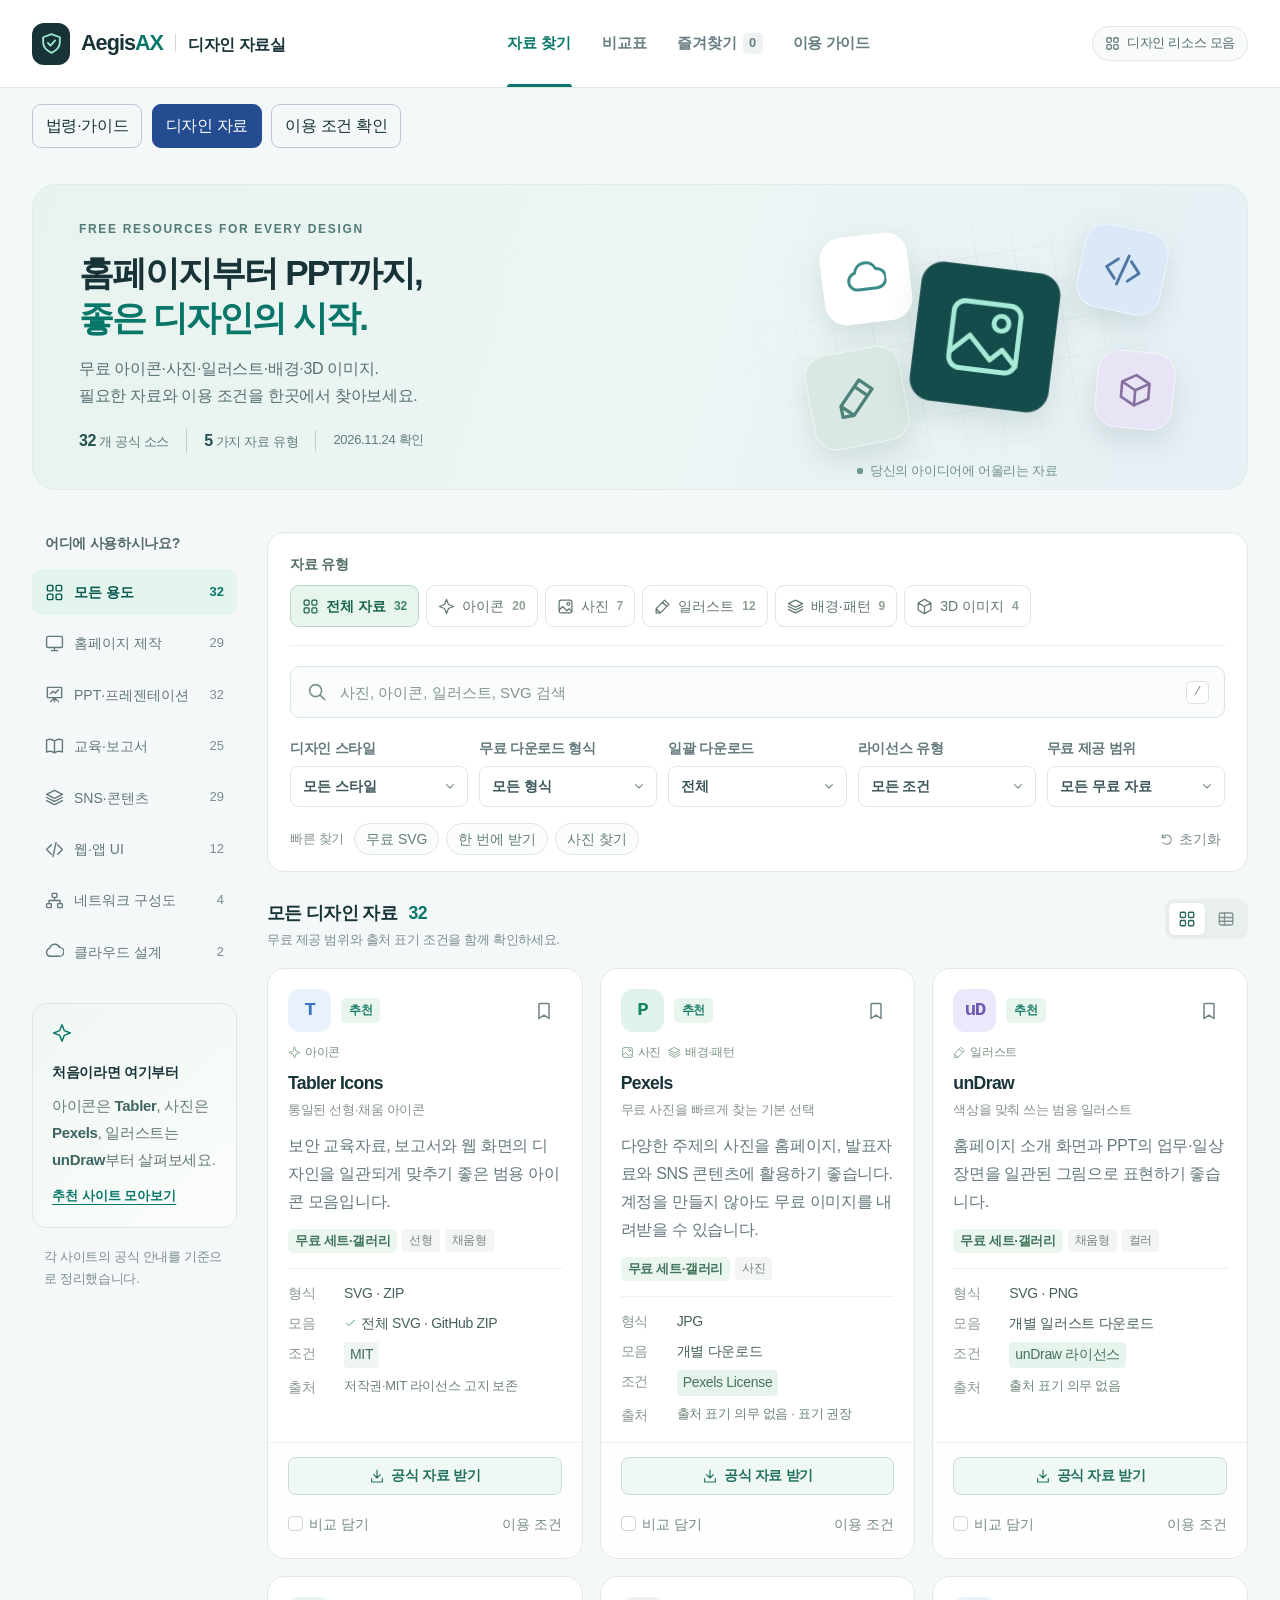
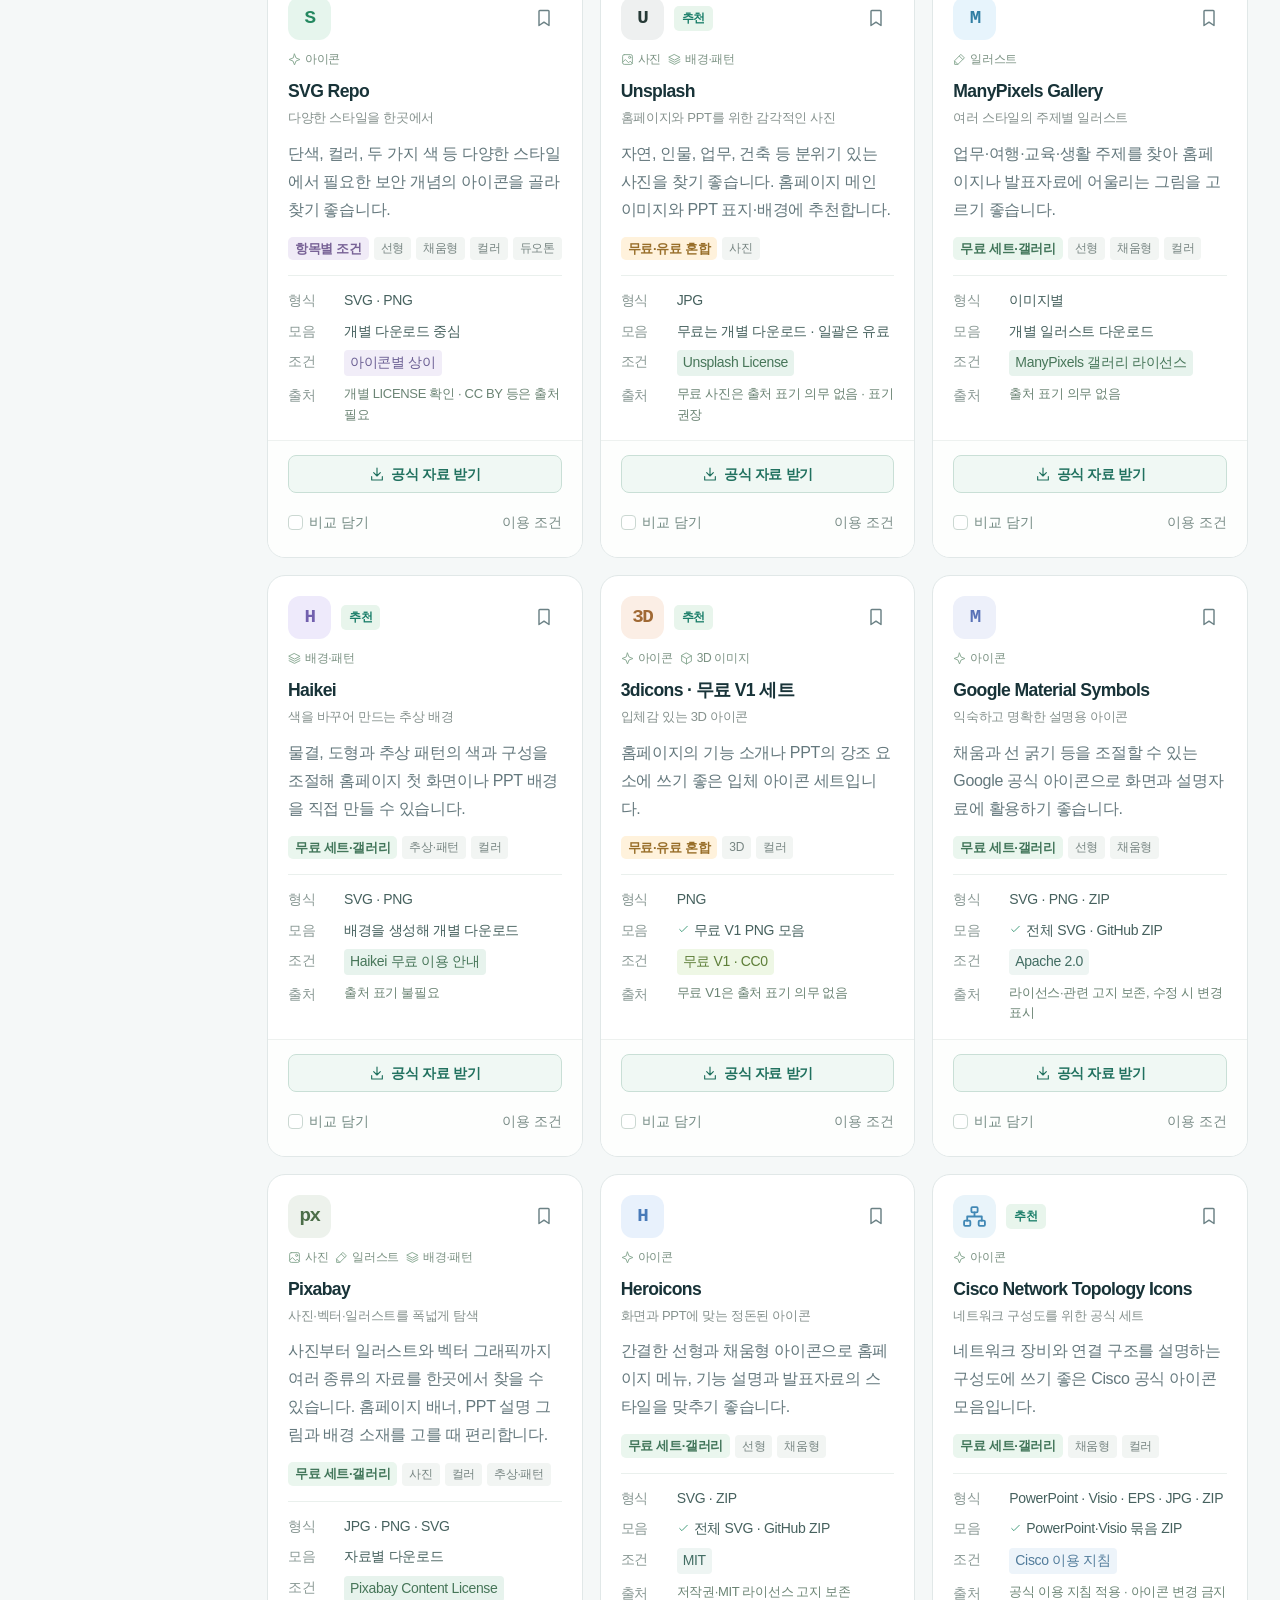
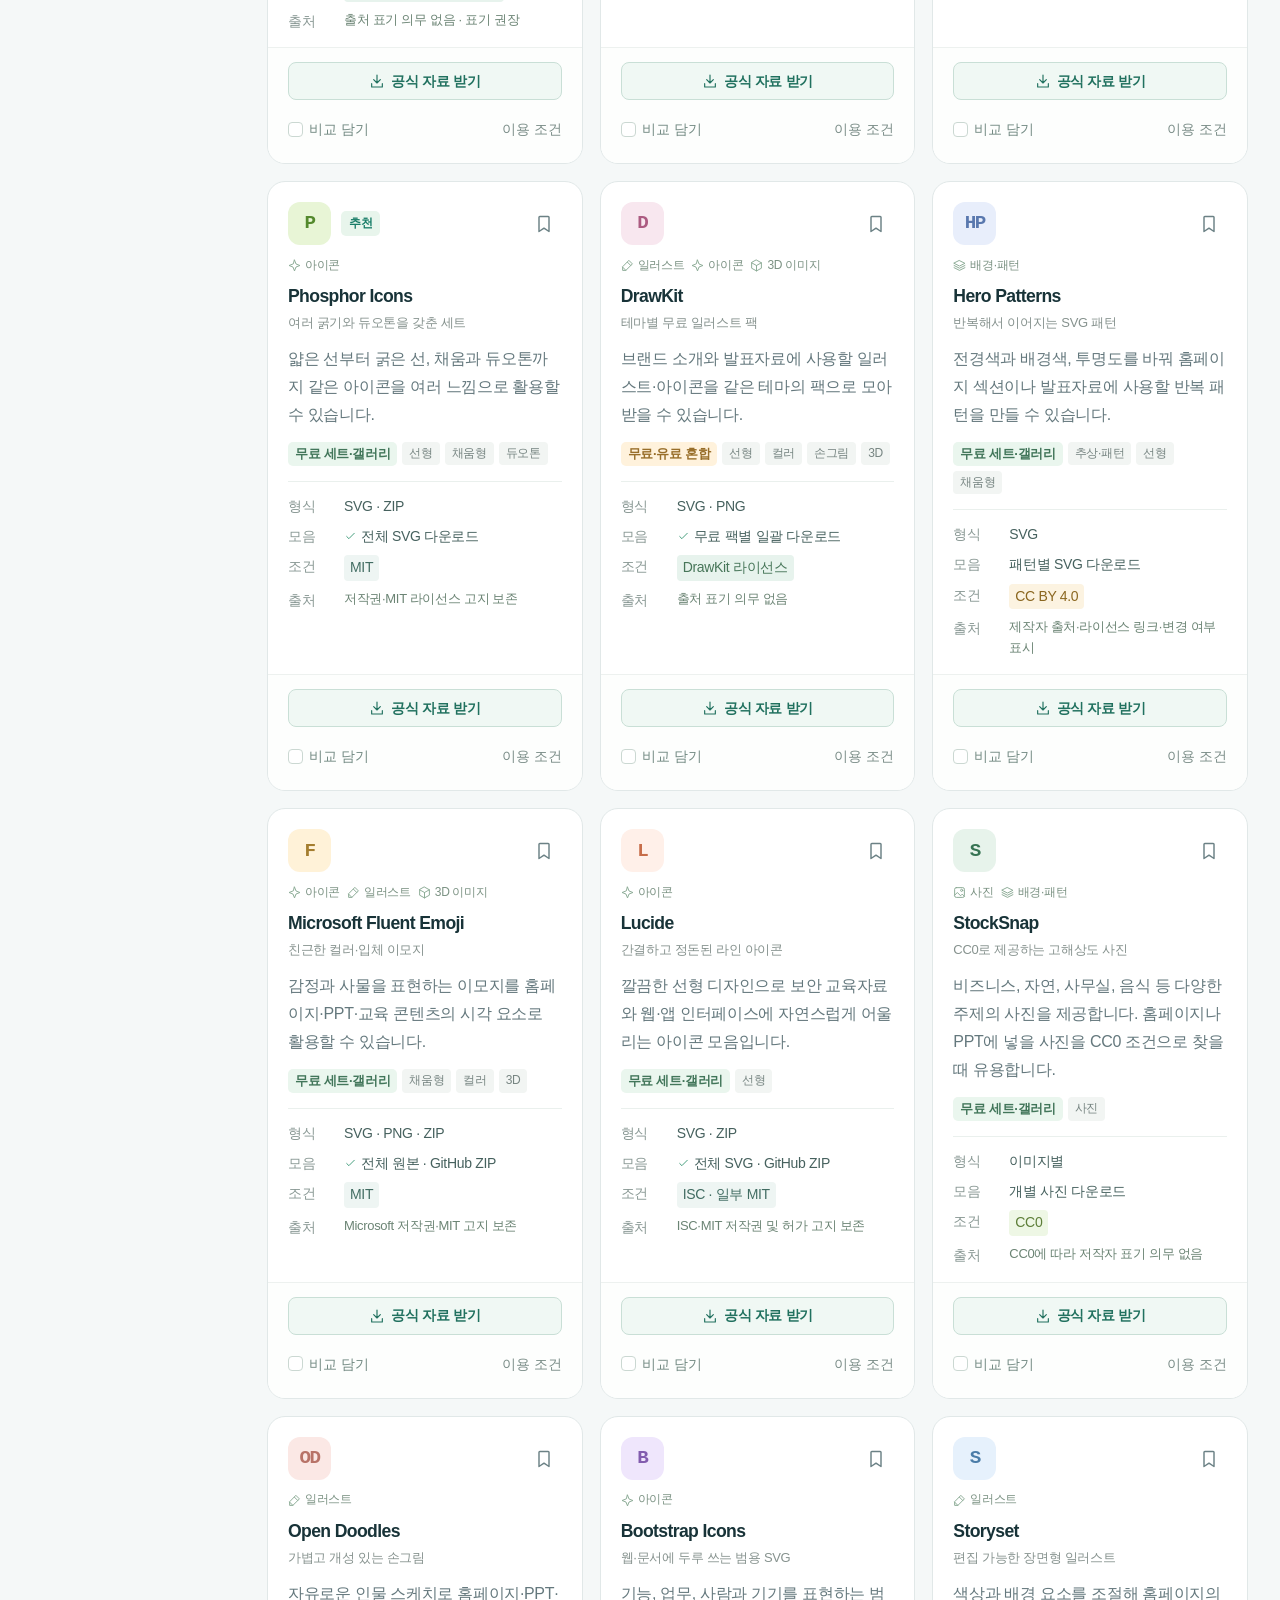
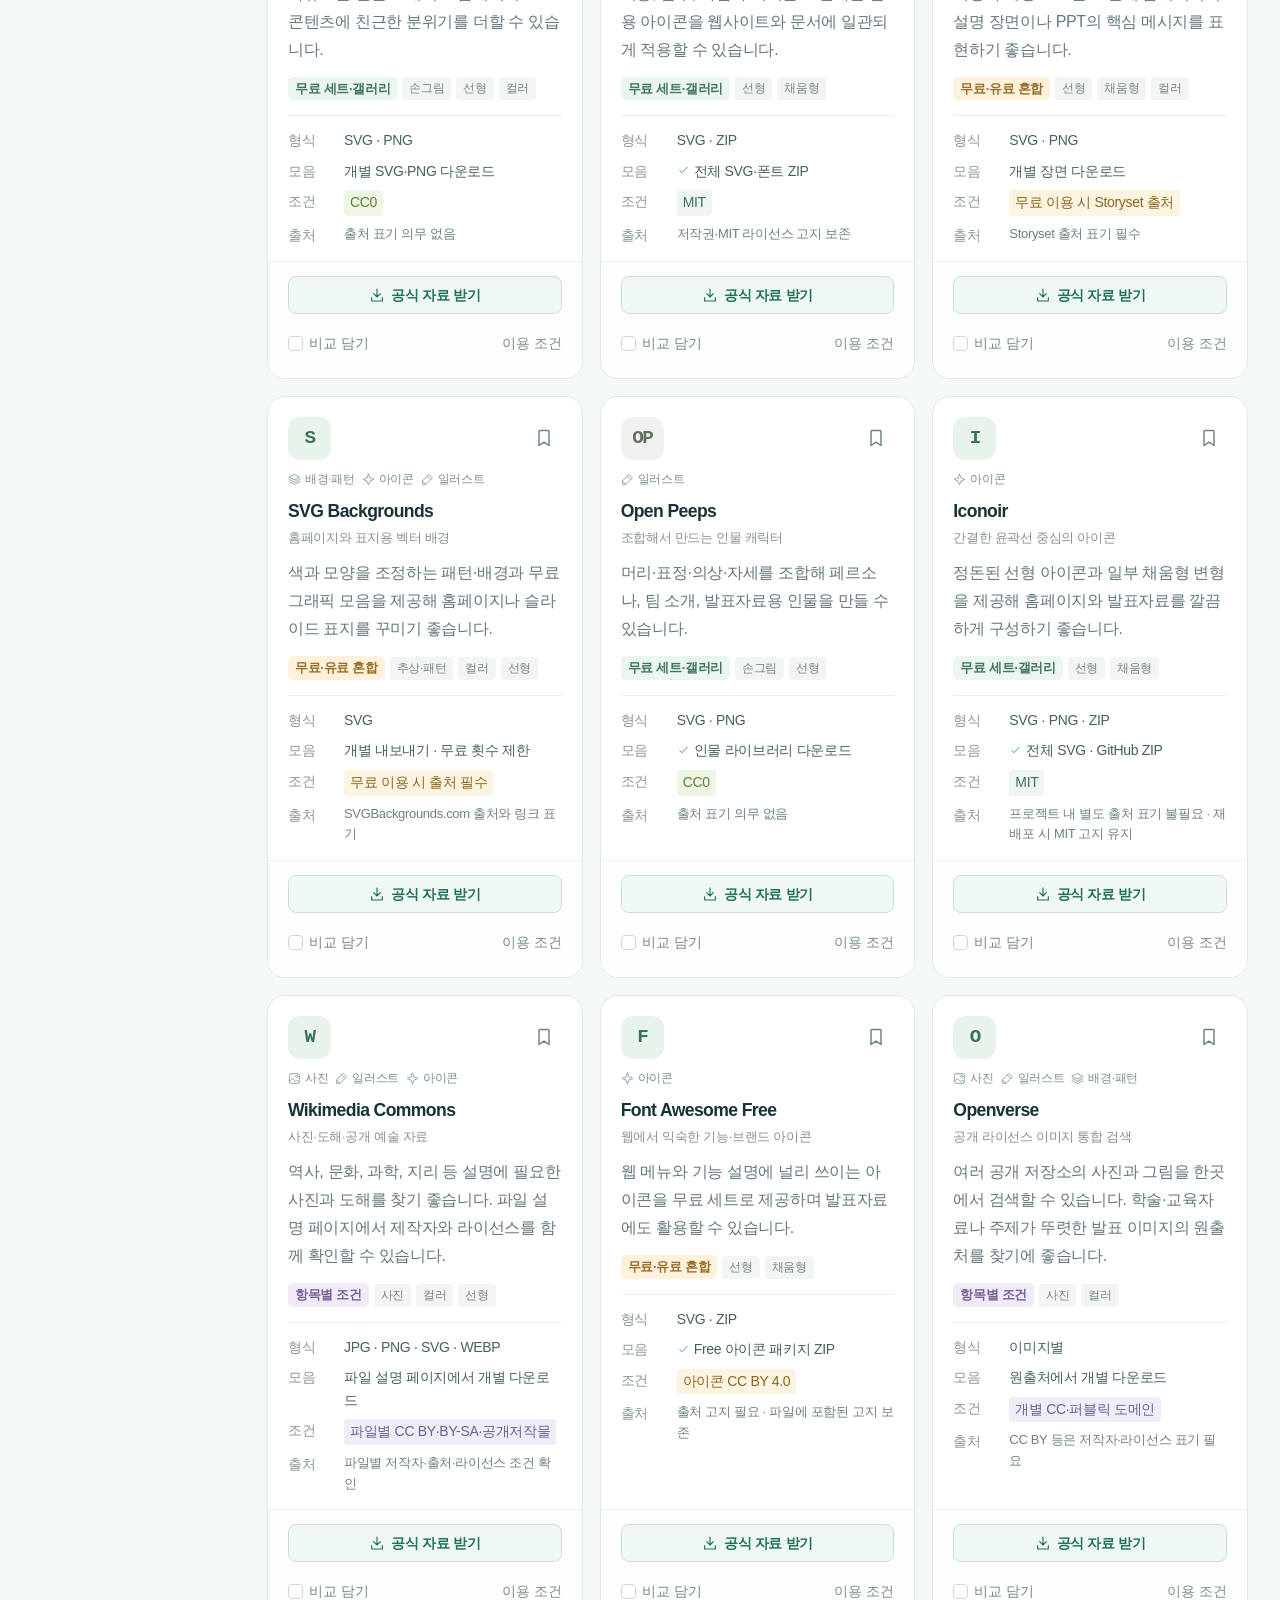
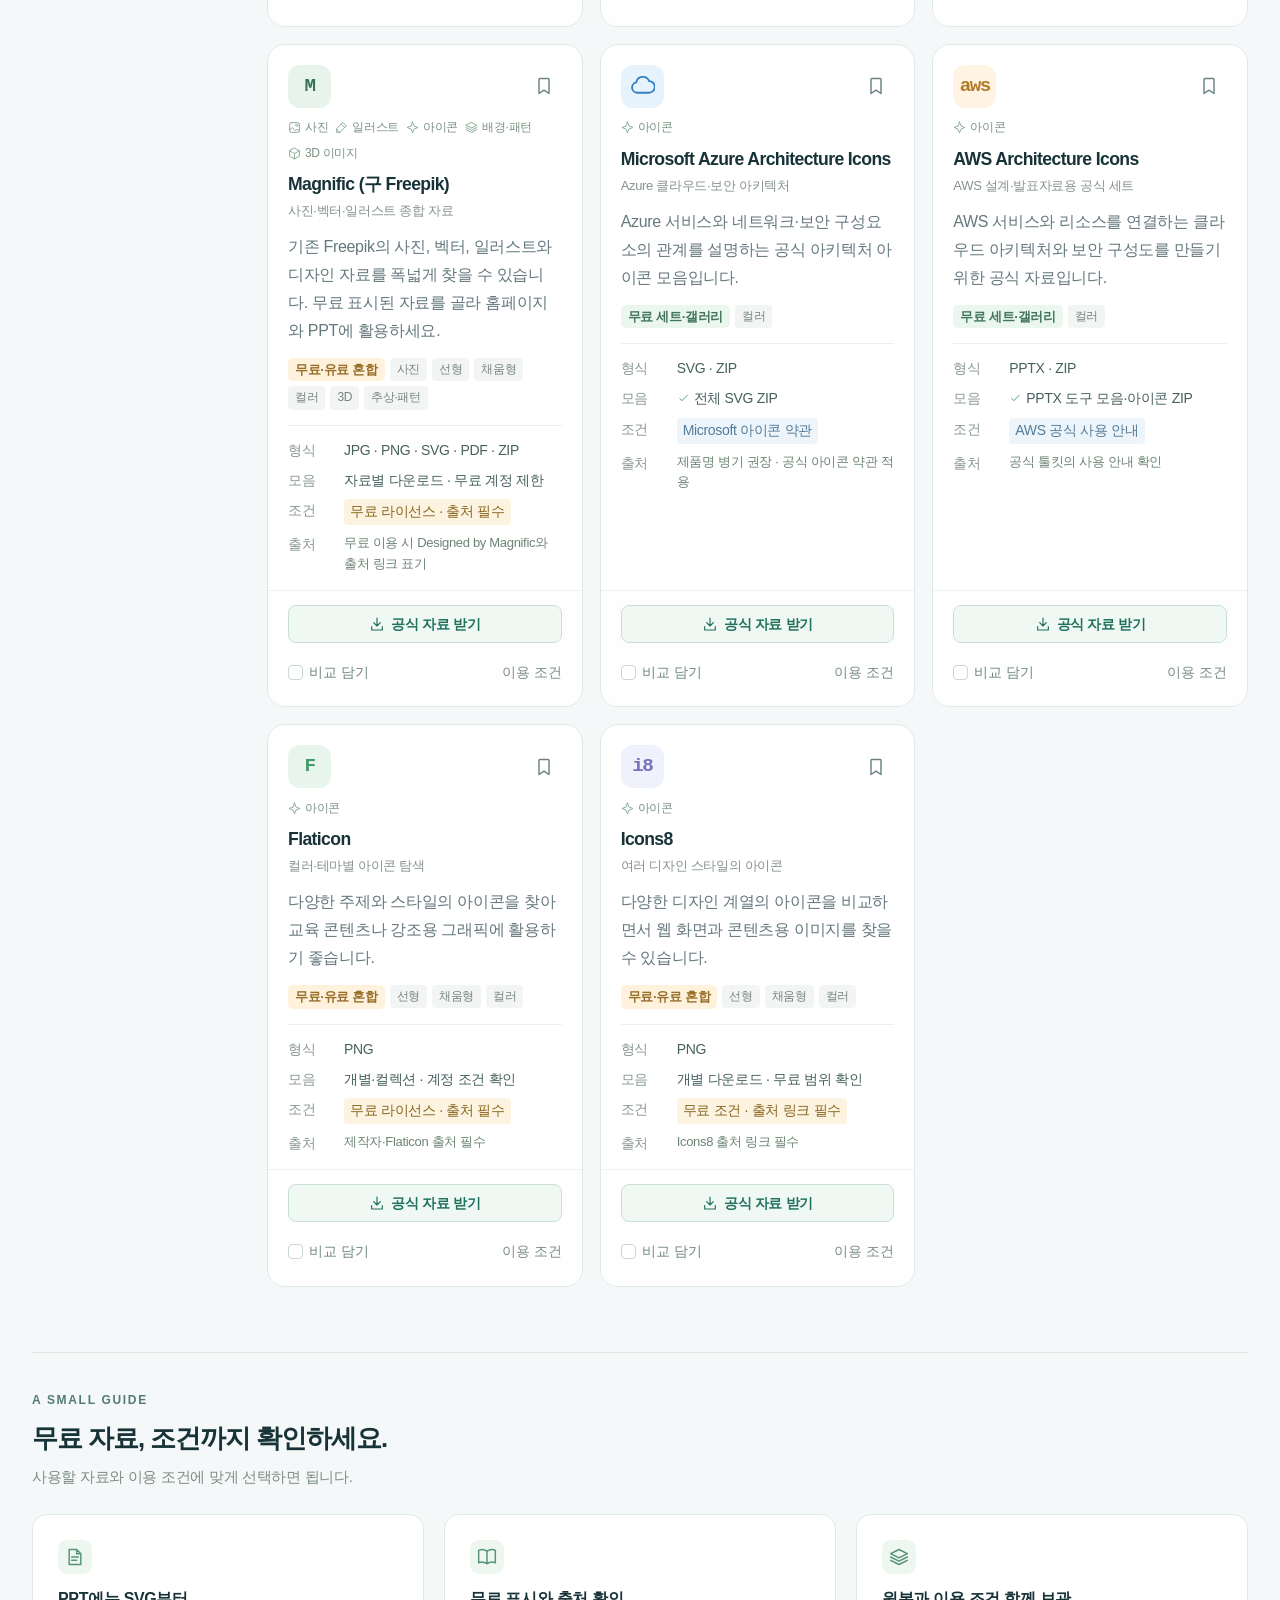
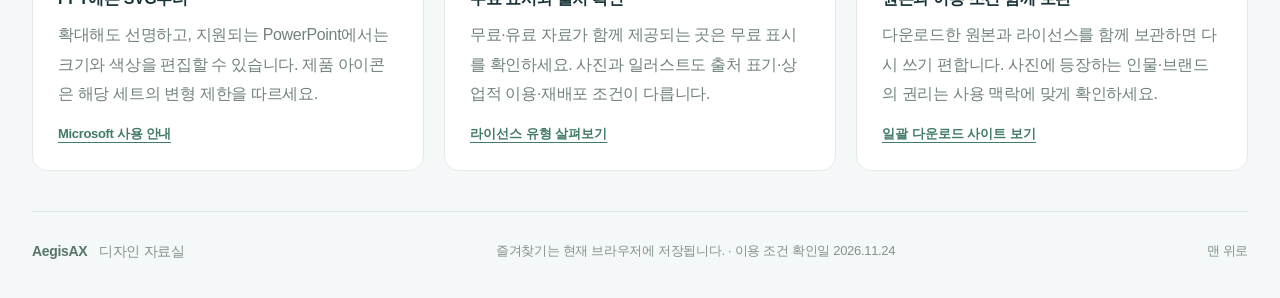
==== commit 4aaf9304: "Separate license checks into a dedicated page" ====
--- a/index.html
+++ b/index.html
@@ -56,9 +56,9 @@
   </header>
   <main class="page-shell">
     <nav class="portal-nav" aria-label="자료실 메뉴">
+      <a href="compliance.html">법령·가이드</a>
       <a href="index.html" aria-current="page">디자인 자료</a>
-      <a href="compliance.html">법령·가이드</a>
-      <a href="compliance.html#licenses">이용 조건 확인</a>
+      <a href="licenses.html">이용 조건 확인</a>
     </nav>
     <section class="hero" aria-labelledby="hero-title">
       <div class="hero-copy"><div class="eyebrow">FREE RESOURCES FOR EVERY DESIGN</div><h1 id="hero-title">홈페이지부터 PPT까지,<br><span>좋은 디자인의 시작.</span></h1><p>무료 아이콘·사진·일러스트·배경·3D 이미지.<br class="desktop-br"> 필요한 자료와 이용 조건을 한곳에서 찾아보세요.</p><div class="hero-meta"><span><b id="totalCount">32</b>개 공식 소스</span><span><b>5</b>가지 자료 유형</span><span>2026.11.24 확인</span></div></div>
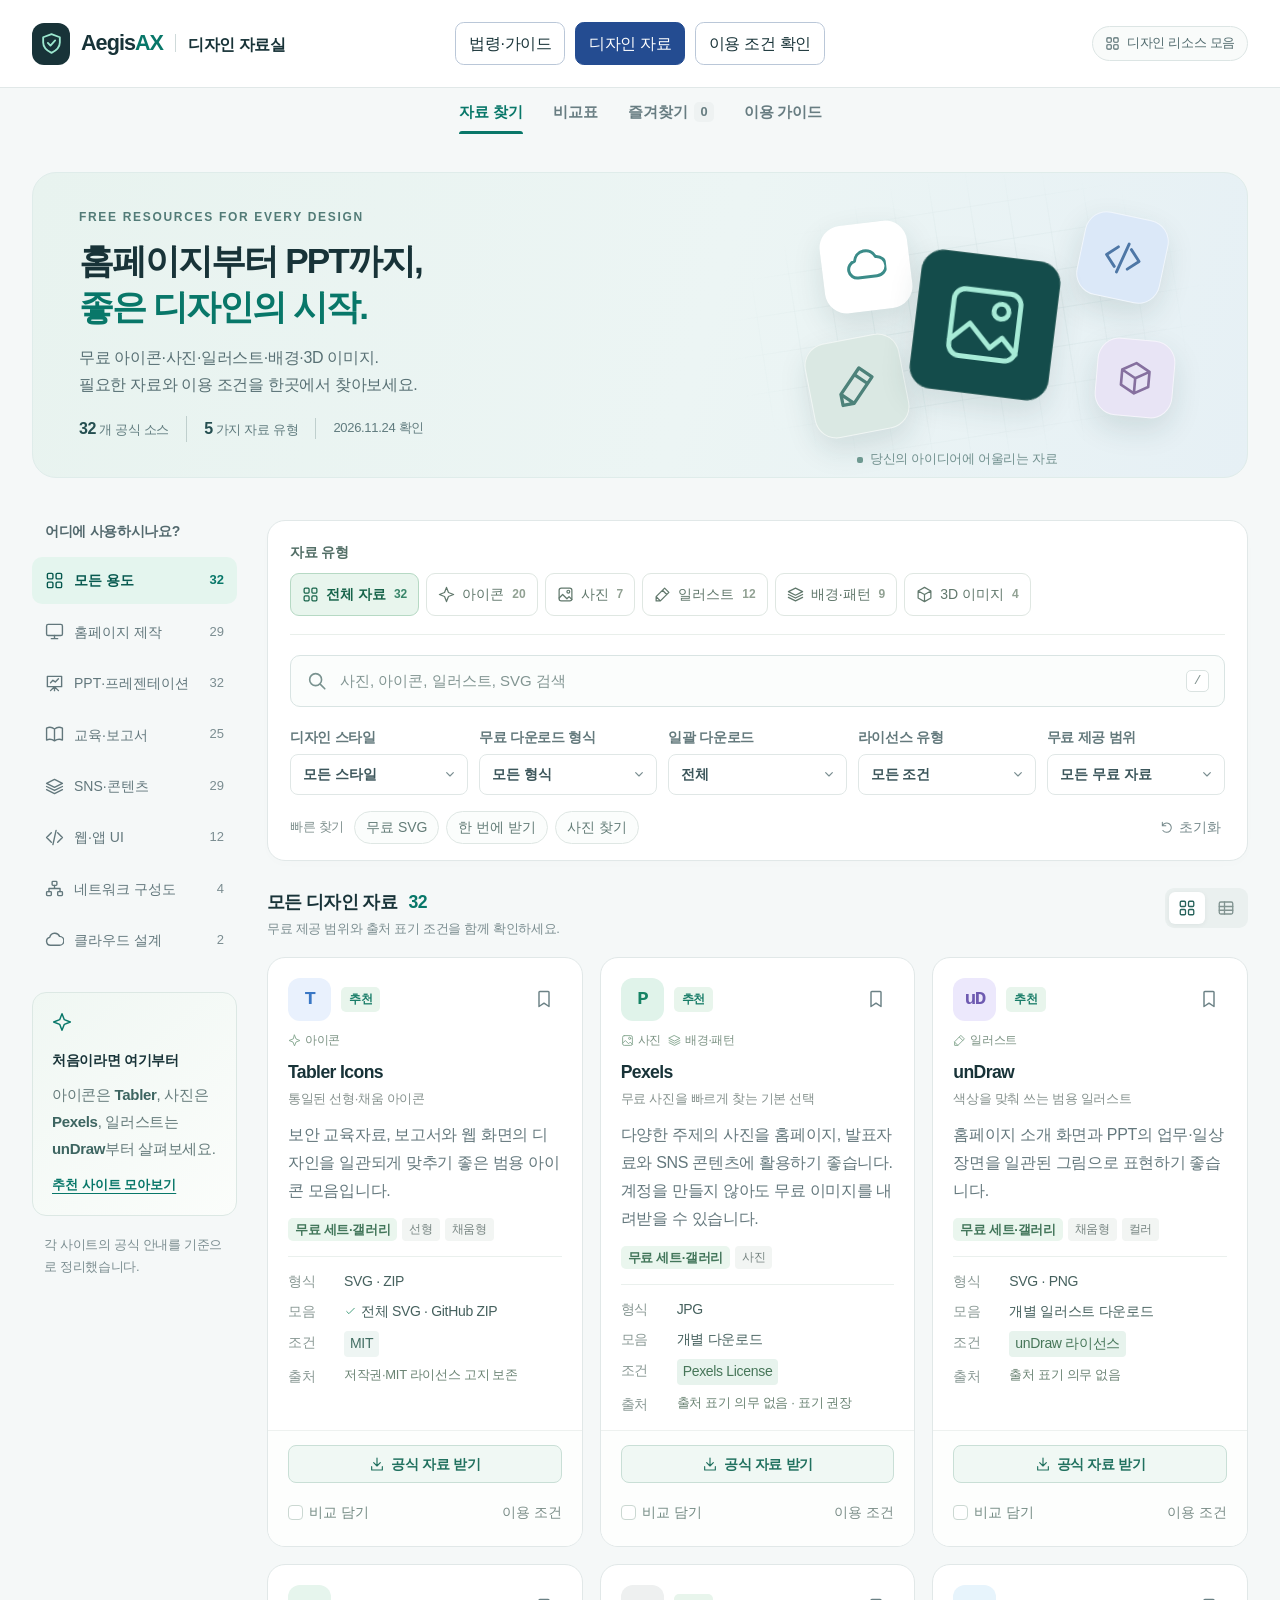
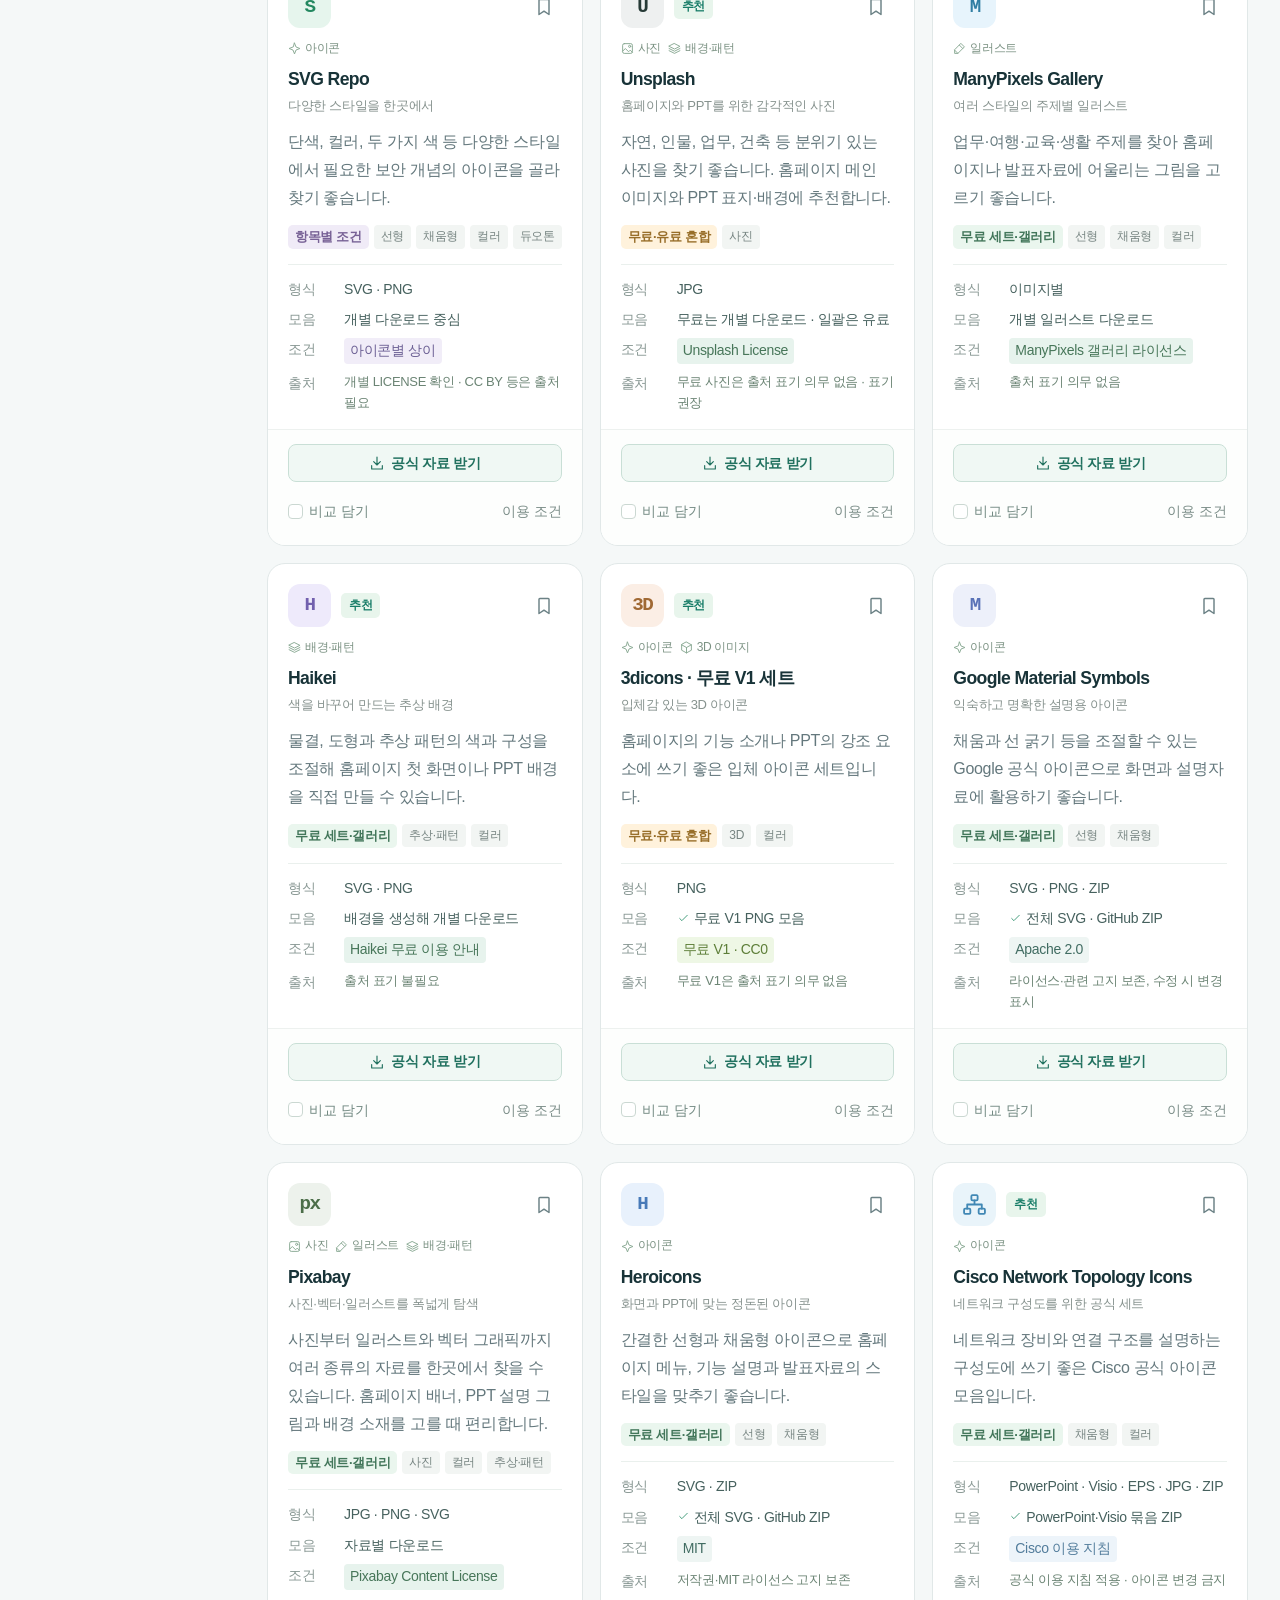
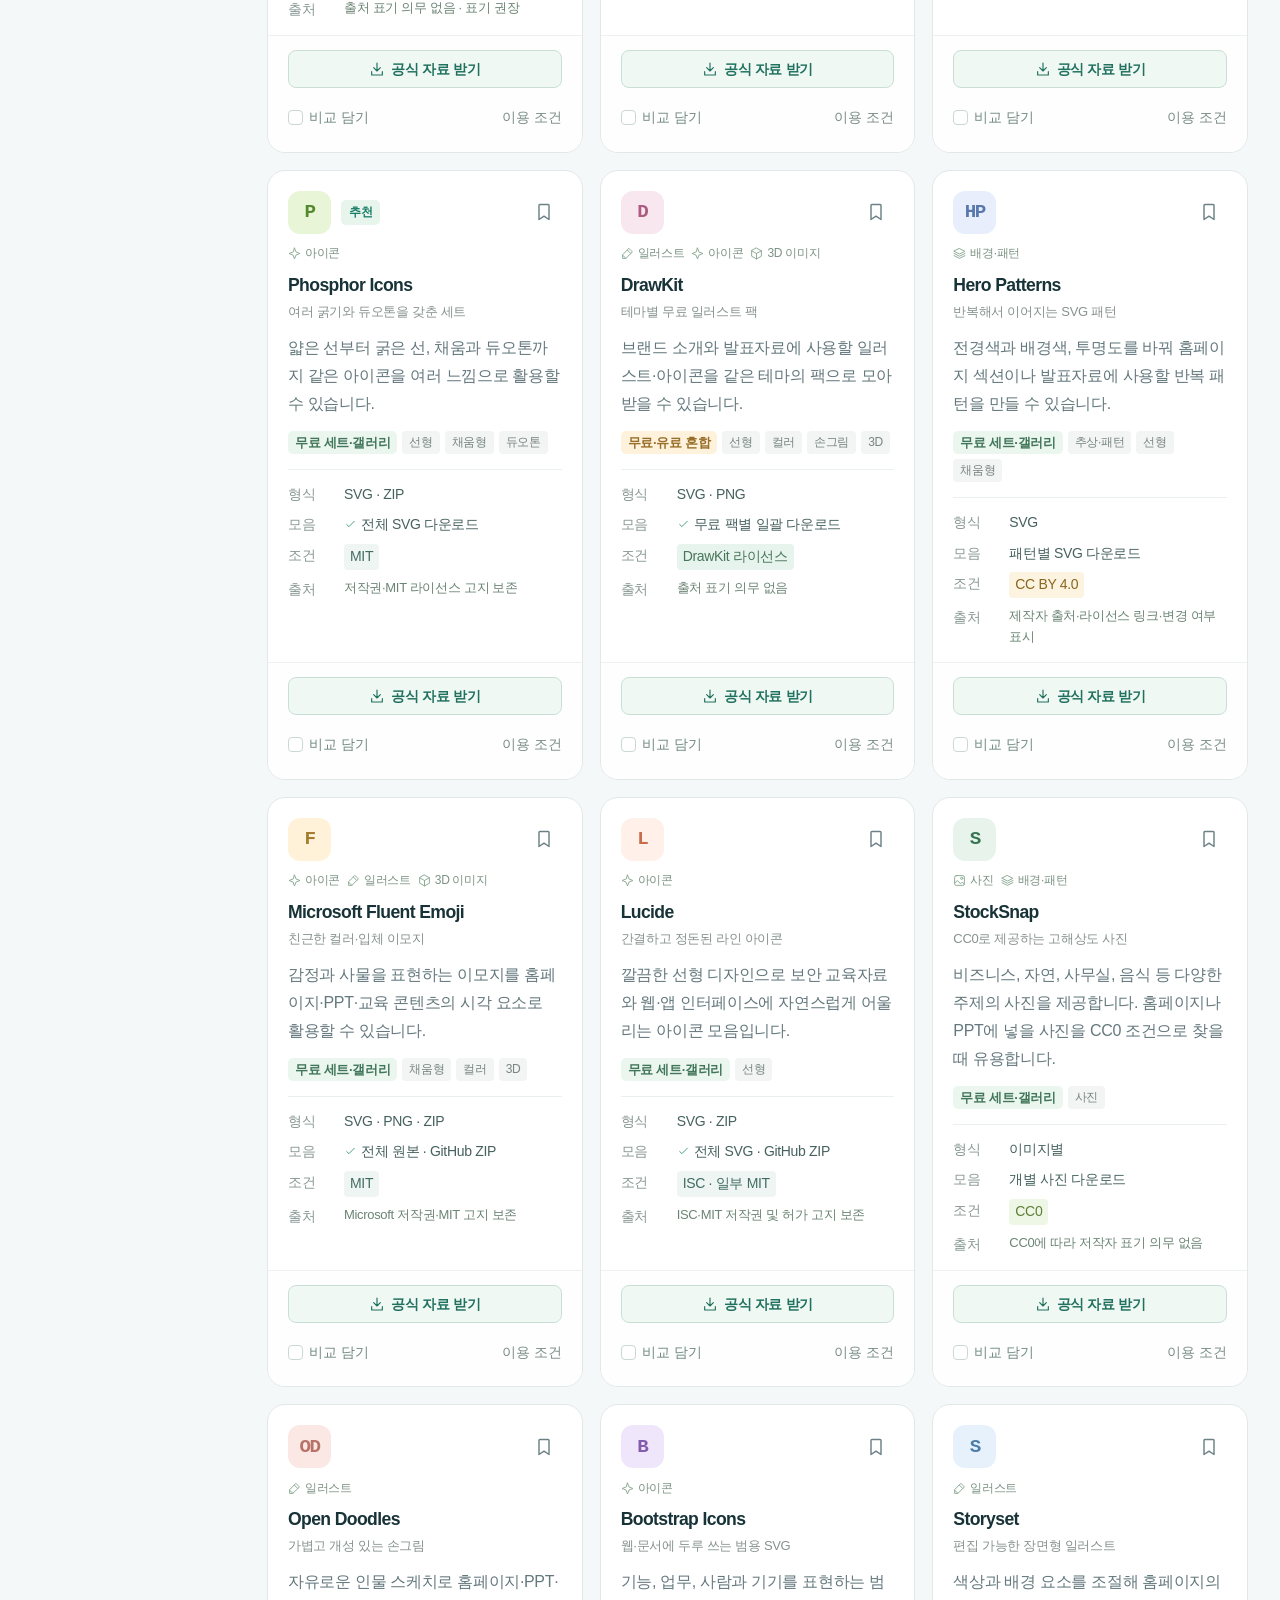
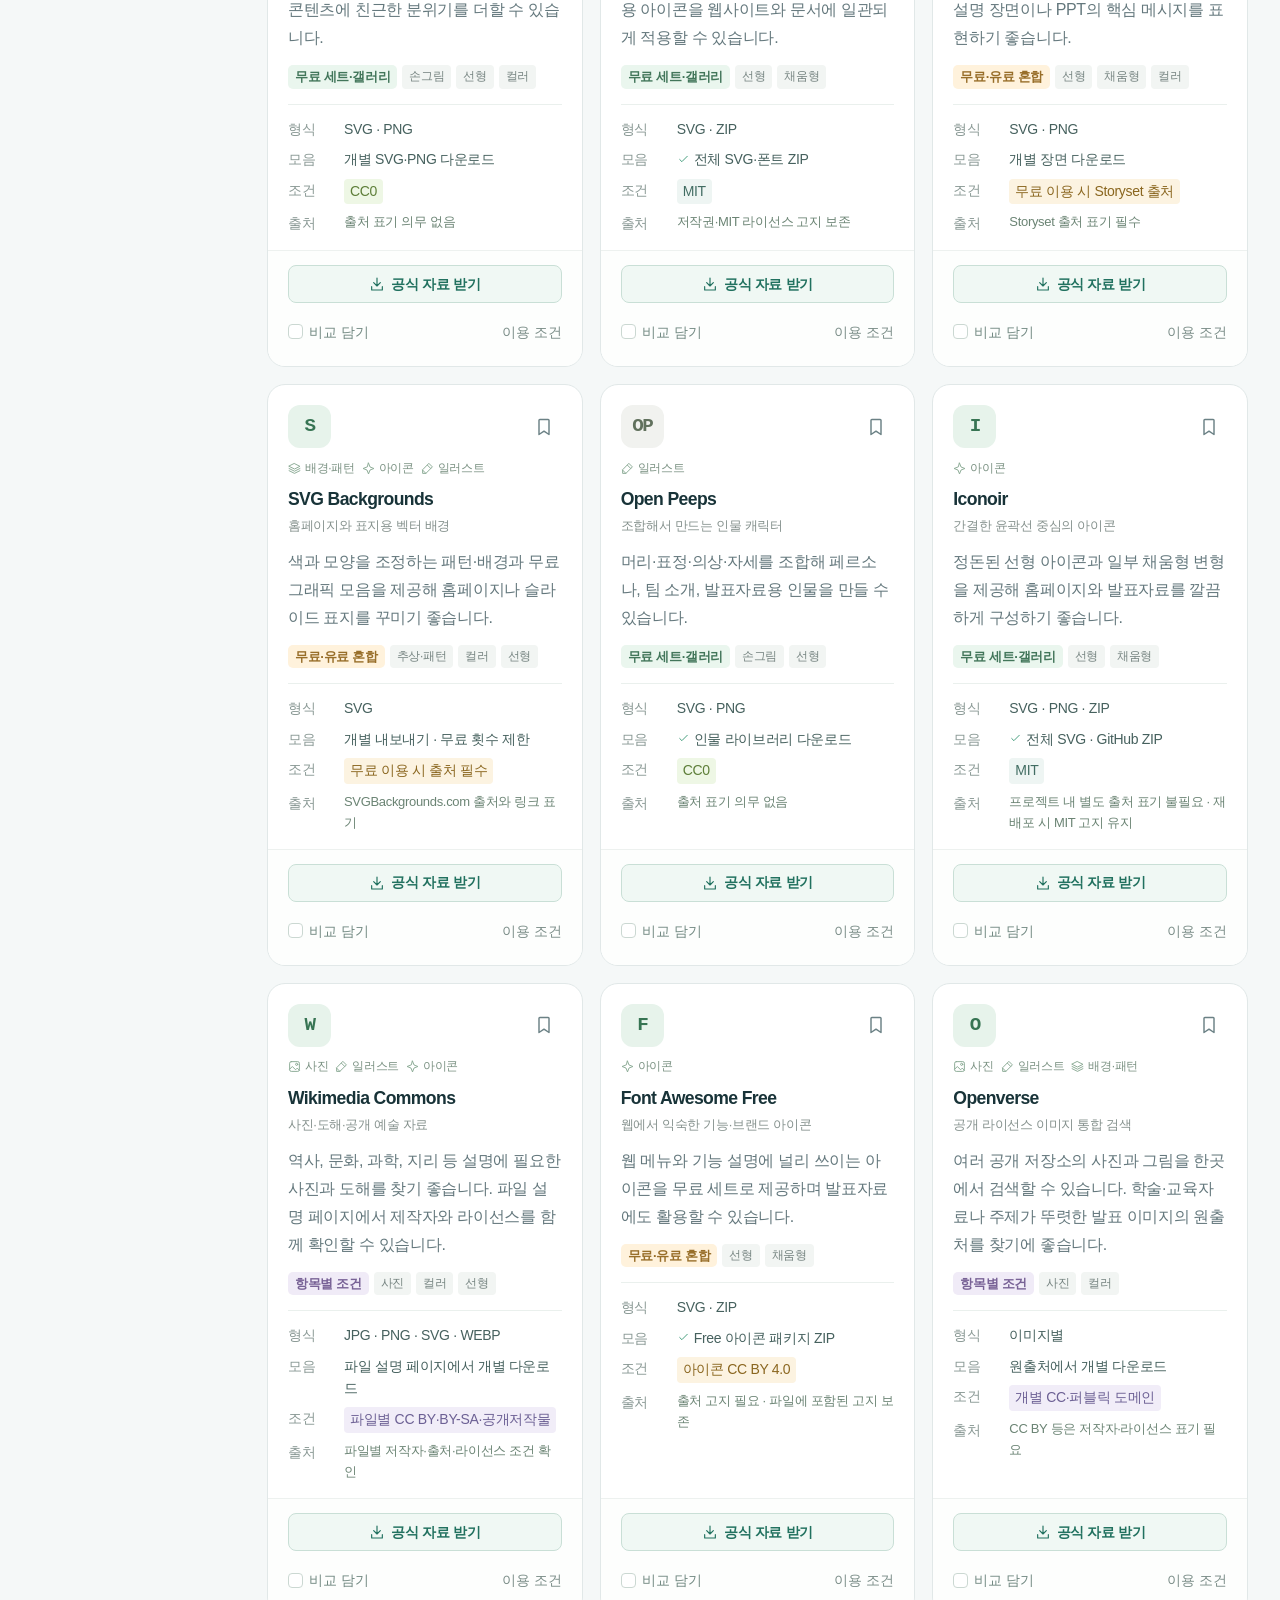
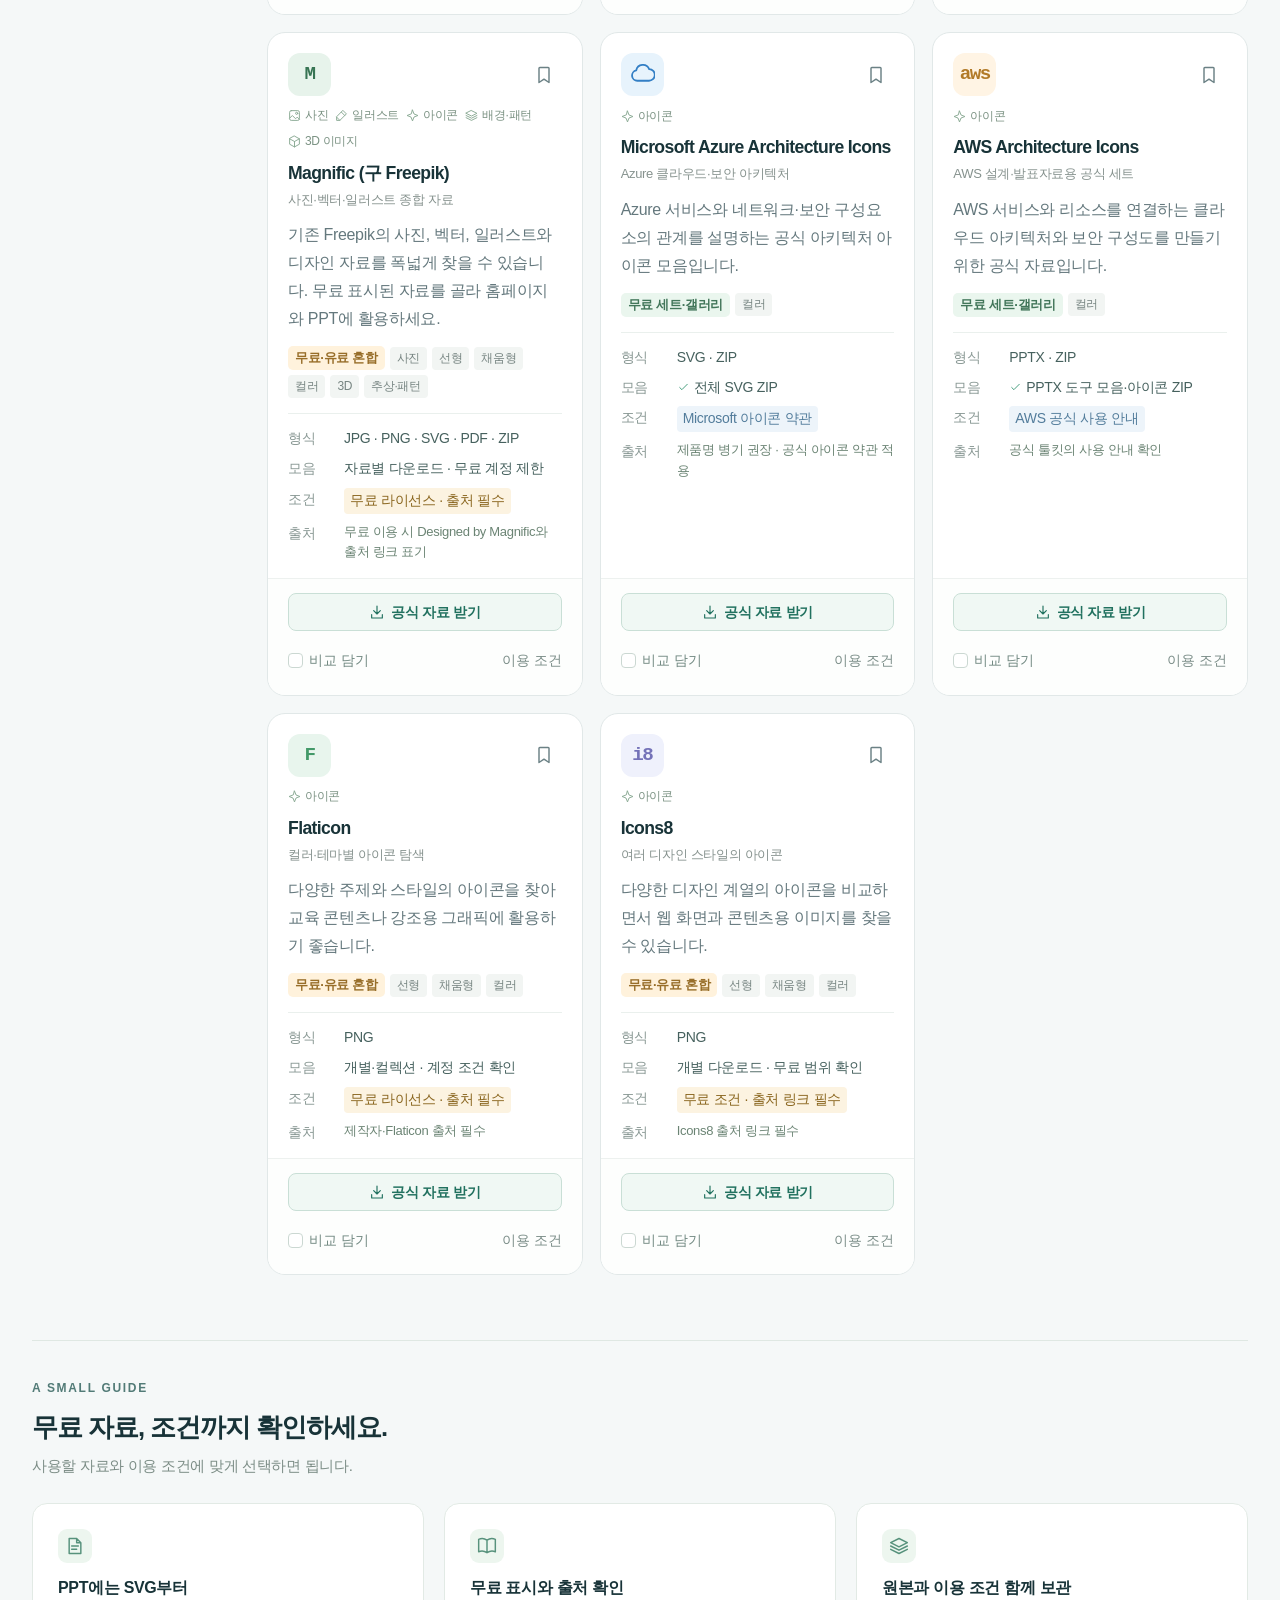
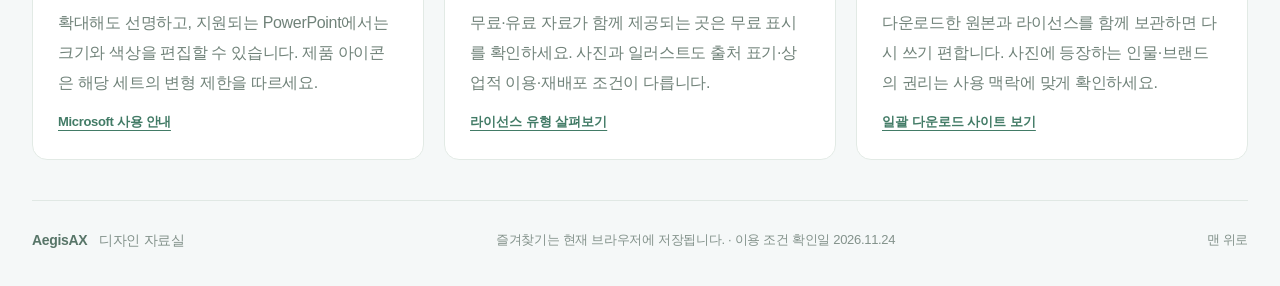
==== commit 18fc1324: "Center the resource navigation in the header" ====
--- a/index.html
+++ b/index.html
@@ -46,19 +46,19 @@
   <a class="skip-link" href="#resources">자료 목록으로 건너뛰기</a>
   <header class="topbar">
     <a class="brand" href="#" aria-label="AegisAX 디자인 자료실 홈"><span class="brand-mark"><svg><use href="#i-shield"/></svg></span><span>Aegis<span class="brand-accent">AX</span><span class="brand-divider"></span><span class="brand-sub">디자인 자료실</span></span></a>
-    <nav class="main-nav" aria-label="주 메뉴">
+    <nav class="portal-nav" aria-label="자료실 메뉴">
+      <a href="compliance.html">법령·가이드</a>
+      <a href="index.html" aria-current="page">디자인 자료</a>
+      <a href="licenses.html">이용 조건 확인</a>
+    </nav>
+    <span class="privacy"><svg class="icon"><use href="#i-grid"/></svg>디자인 리소스 모음</span>
+  </header>
+  <main class="page-shell">
+    <nav class="main-nav design-nav" aria-label="디자인 자료 메뉴">
       <button class="nav-item active" data-nav="browse">자료 찾기</button>
       <button class="nav-item" data-nav="table">비교표</button>
       <button class="nav-item" data-nav="favorites">즐겨찾기 <span id="favoriteCount" class="nav-count">0</span></button>
       <a class="nav-item" href="#guide">이용 가이드</a>
-    </nav>
-    <span class="privacy"><svg class="icon"><use href="#i-grid"/></svg>디자인 리소스 모음</span>
-  </header>
-  <main class="page-shell">
-    <nav class="portal-nav" aria-label="자료실 메뉴">
-      <a href="compliance.html">법령·가이드</a>
-      <a href="index.html" aria-current="page">디자인 자료</a>
-      <a href="licenses.html">이용 조건 확인</a>
     </nav>
     <section class="hero" aria-labelledby="hero-title">
       <div class="hero-copy"><div class="eyebrow">FREE RESOURCES FOR EVERY DESIGN</div><h1 id="hero-title">홈페이지부터 PPT까지,<br><span>좋은 디자인의 시작.</span></h1><p>무료 아이콘·사진·일러스트·배경·3D 이미지.<br class="desktop-br"> 필요한 자료와 이용 조건을 한곳에서 찾아보세요.</p><div class="hero-meta"><span><b id="totalCount">32</b>개 공식 소스</span><span><b>5</b>가지 자료 유형</span><span>2026.11.24 확인</span></div></div>
--- a/compliance.css
+++ b/compliance.css
@@ -1,6 +1,18 @@
-.portal-nav{display:flex;flex-wrap:wrap;gap:.6rem;margin:1rem 0}
+.topbar{display:grid;grid-template-columns:minmax(0,1fr) auto minmax(0,1fr)}
+.topbar .brand{justify-self:start}
+.topbar .privacy{justify-self:end}
+.portal-nav{display:flex;justify-content:center;align-items:center;flex-wrap:wrap;gap:.6rem}
+.portal-nav a{white-space:nowrap}
+.design-nav{height:auto;min-height:48px;justify-content:center;flex-wrap:wrap;margin:0}
+.design-nav .nav-item{height:auto;min-height:44px}
 .portal-nav a,.catalog-menu button{padding:.5rem .8rem;border:1px solid #bac7d8;border-radius:.55rem;font:inherit}
 .portal-nav [aria-current],.catalog-menu [aria-pressed=true]{background:#244c91;color:white;border-color:#244c91}
+@media(max-width:740px){
+  .topbar{grid-template-columns:minmax(0,1fr);gap:8px;padding-top:10px;padding-bottom:8px}
+  .portal-nav{gap:.35rem}
+  .portal-nav a{font-size:.8125rem;padding:.38rem .55rem}
+  .design-nav{gap:4px 16px}
+}
 .catalog{padding-bottom:3rem}
 .catalog h1{font-size:clamp(1.8rem,4vw,3rem);margin:1.5rem 0 .5rem}
 .catalog-menu{display:flex;flex-wrap:wrap;gap:.55rem;margin:1.5rem 0}
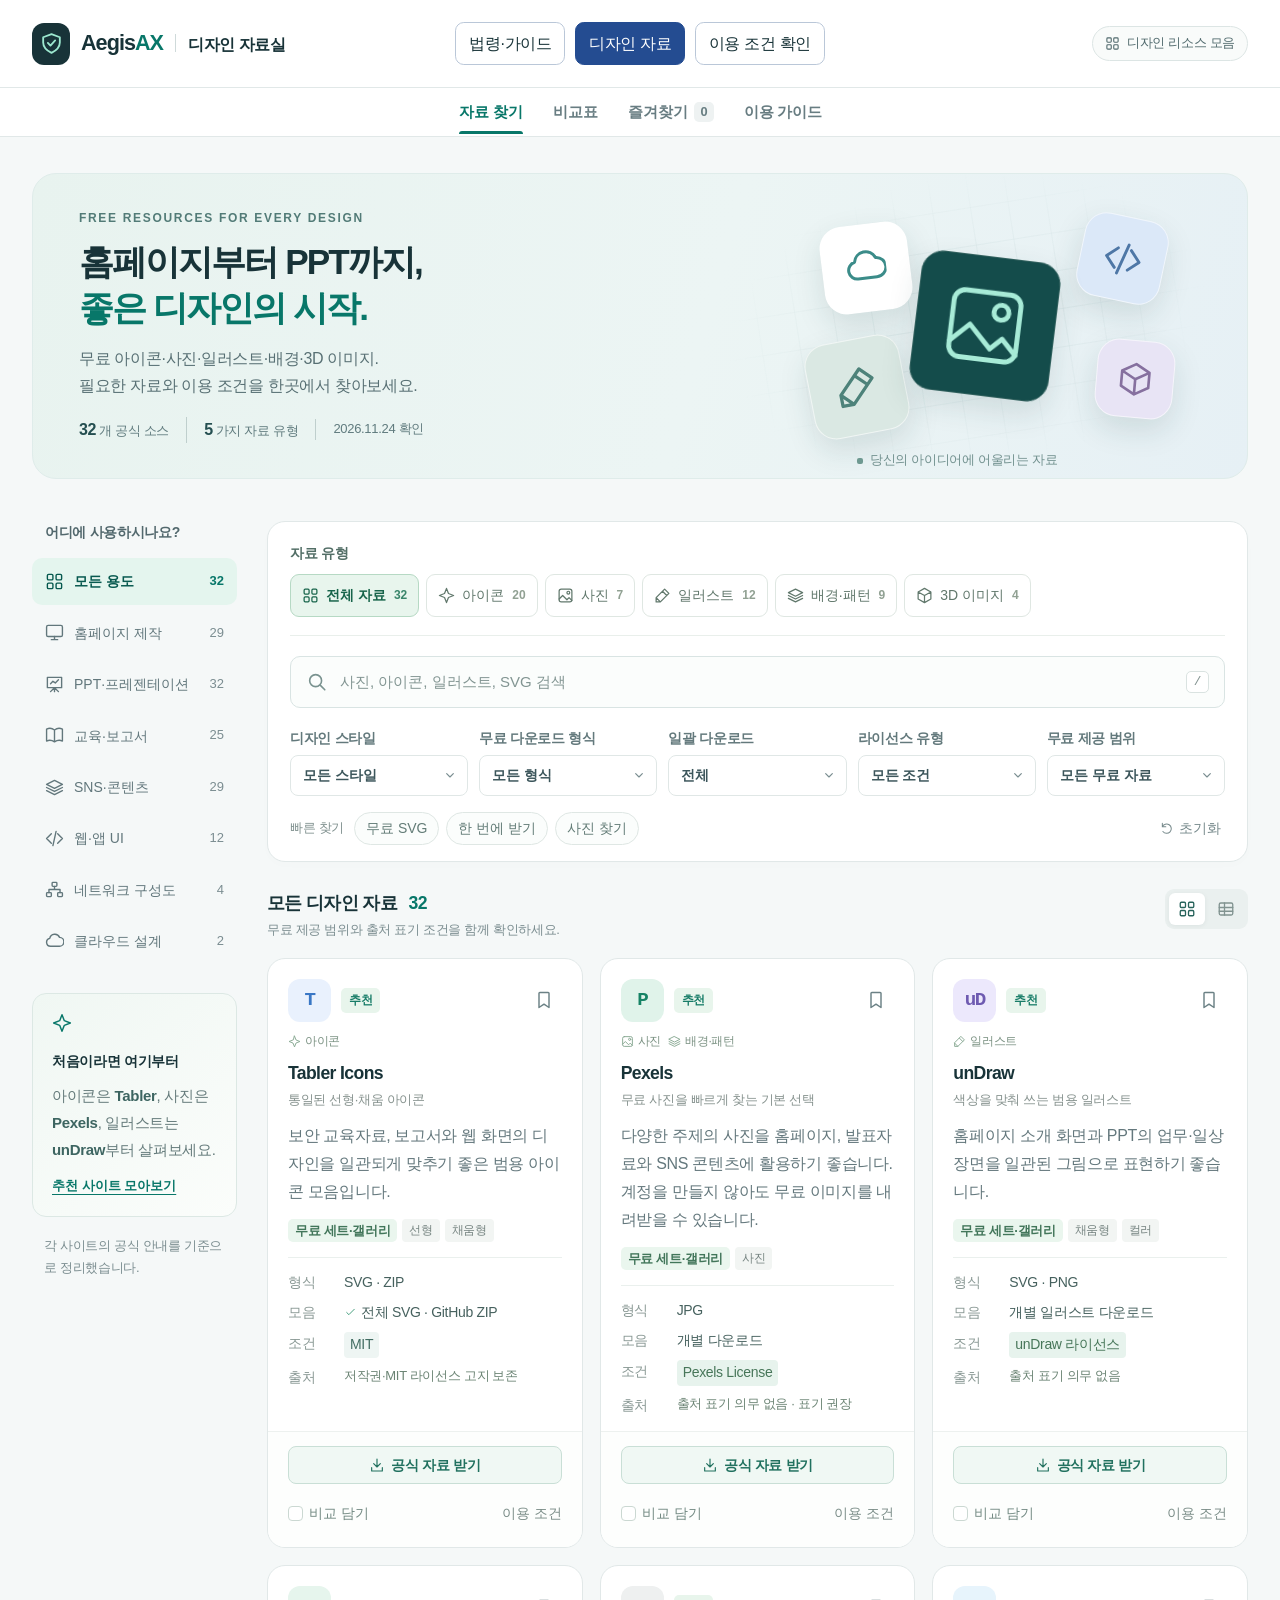
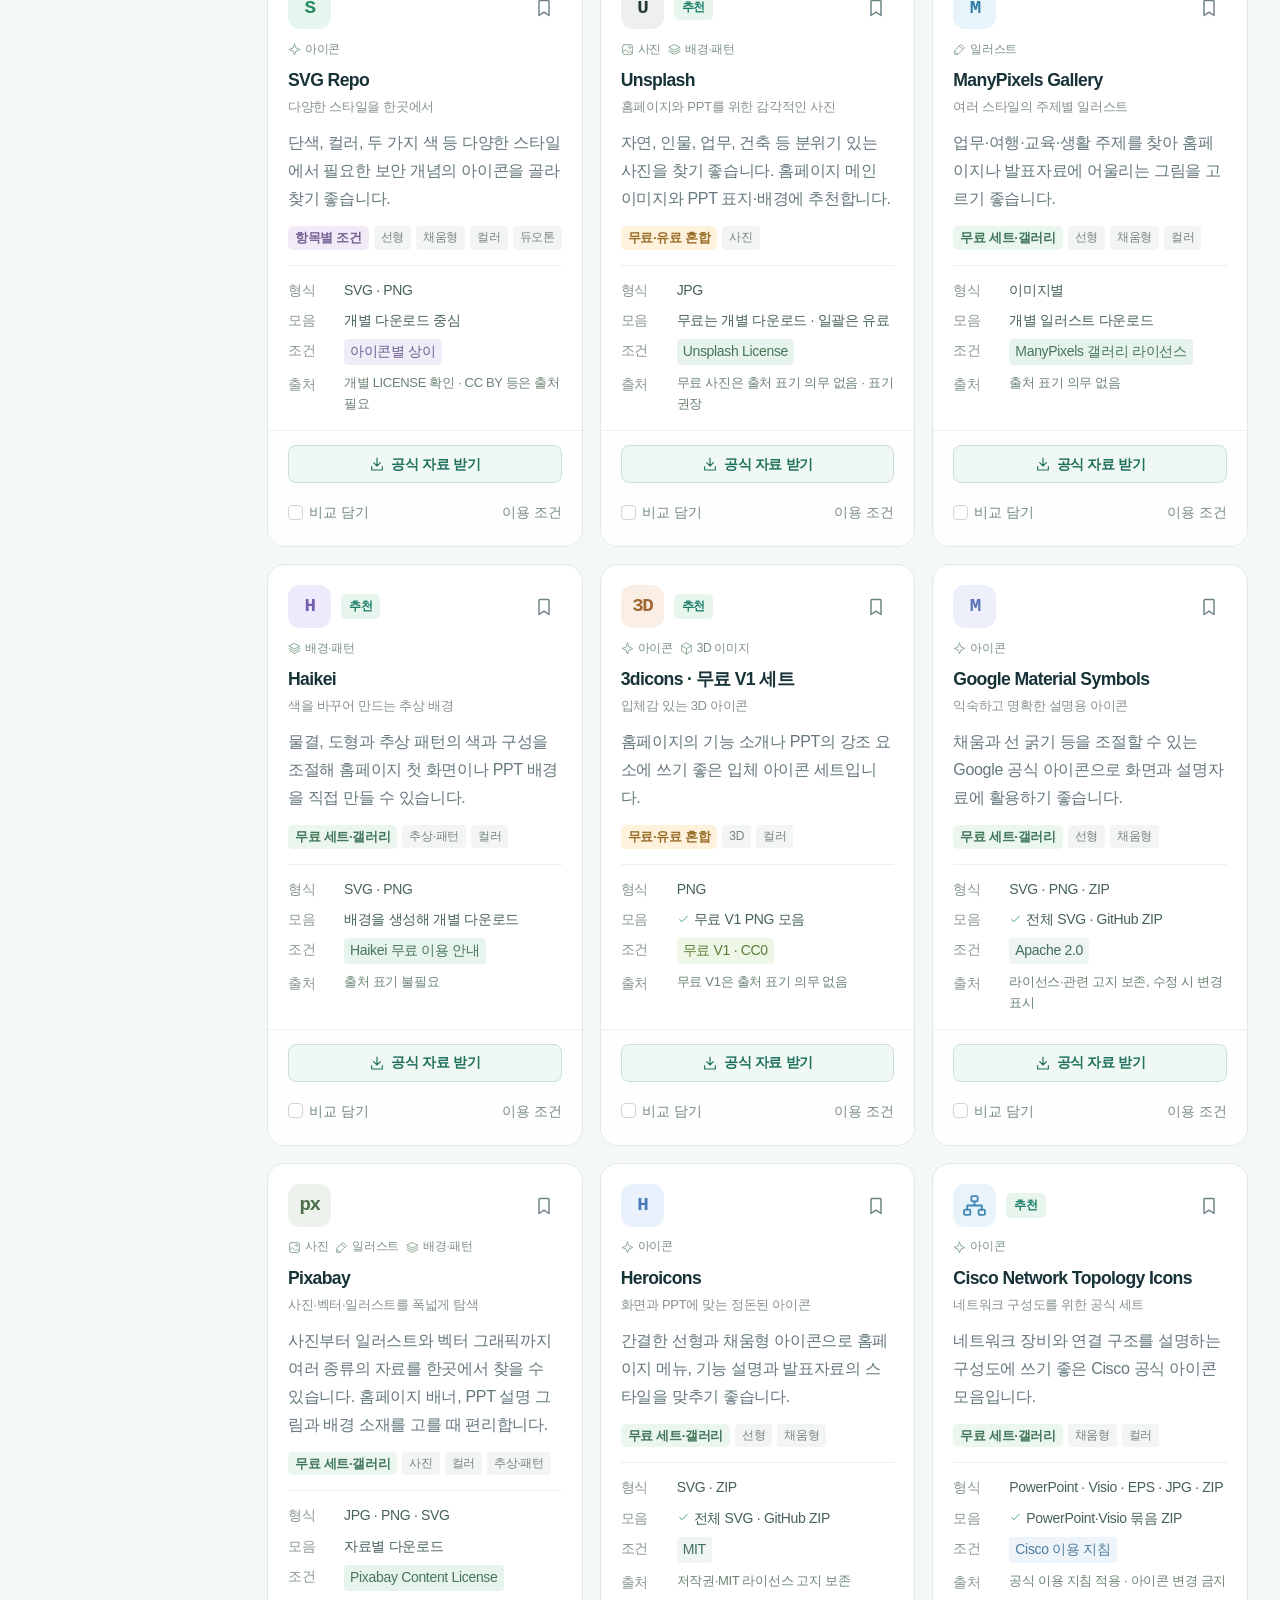
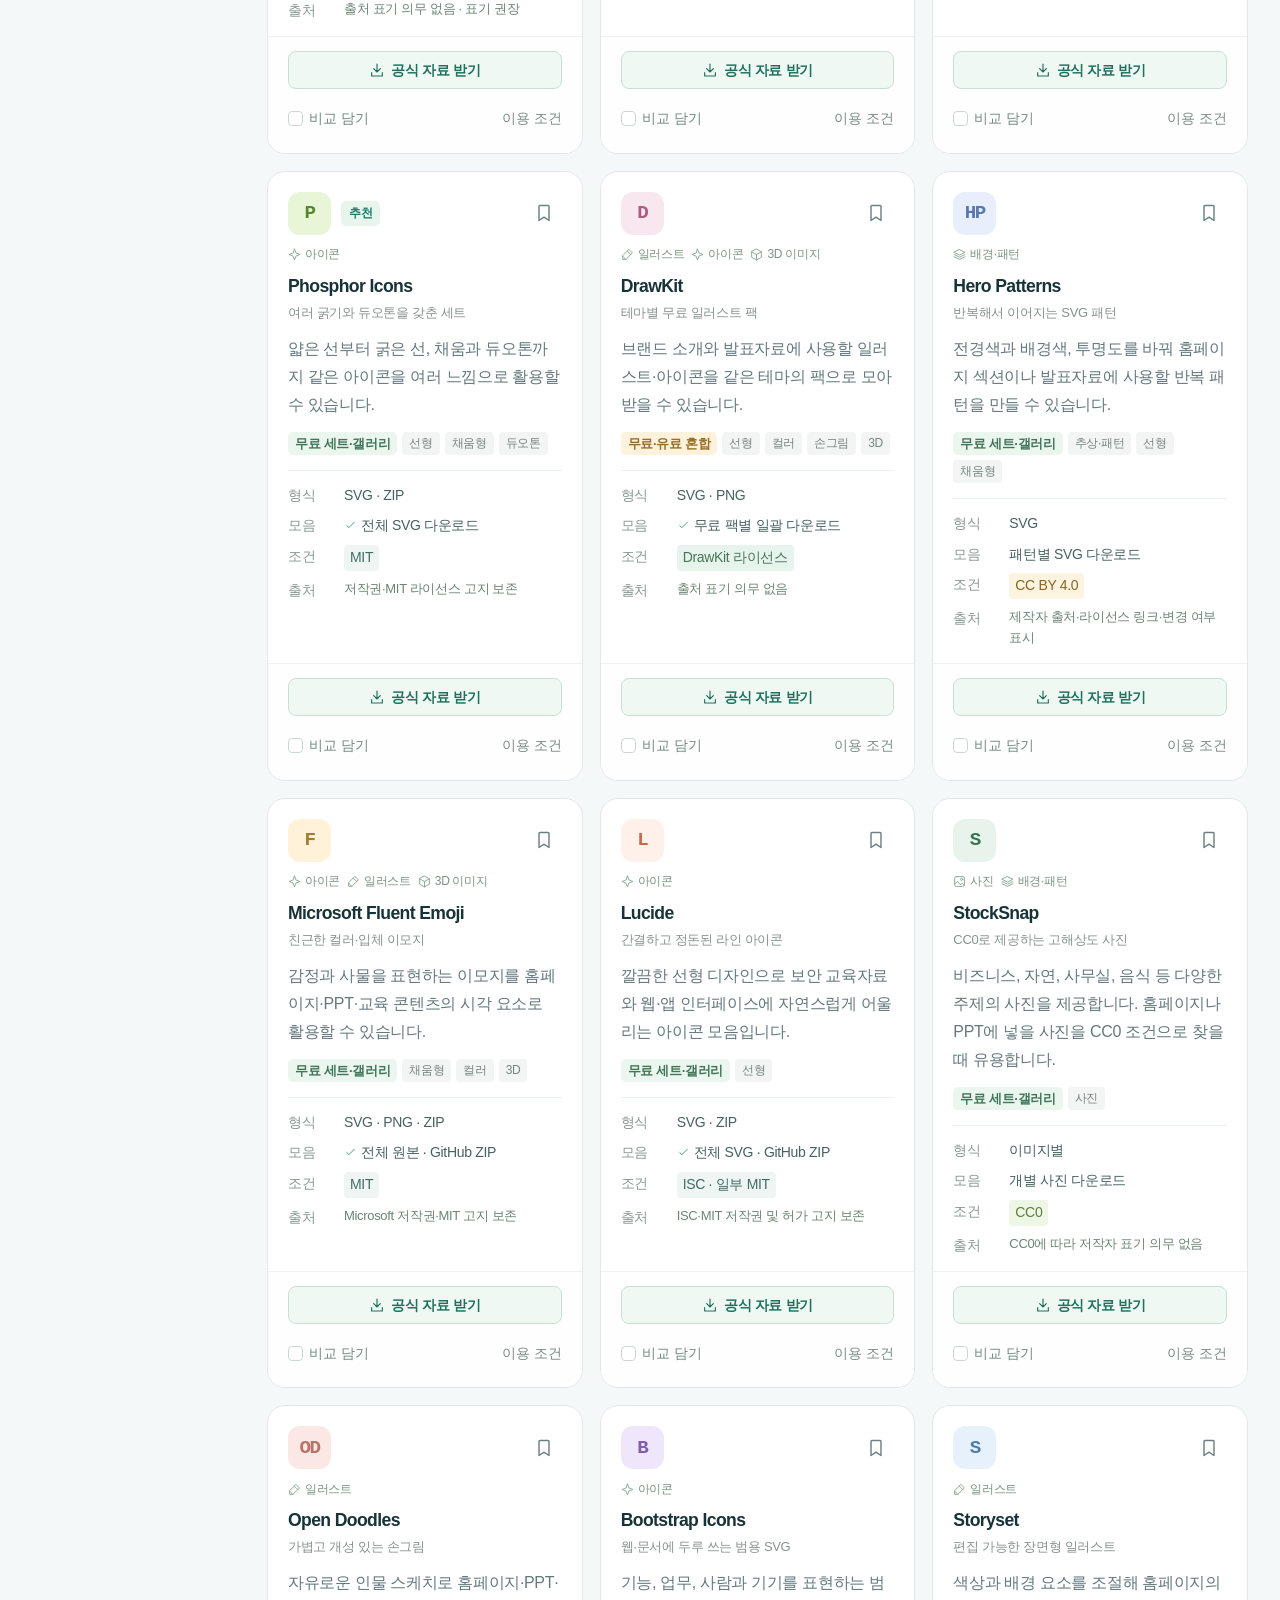
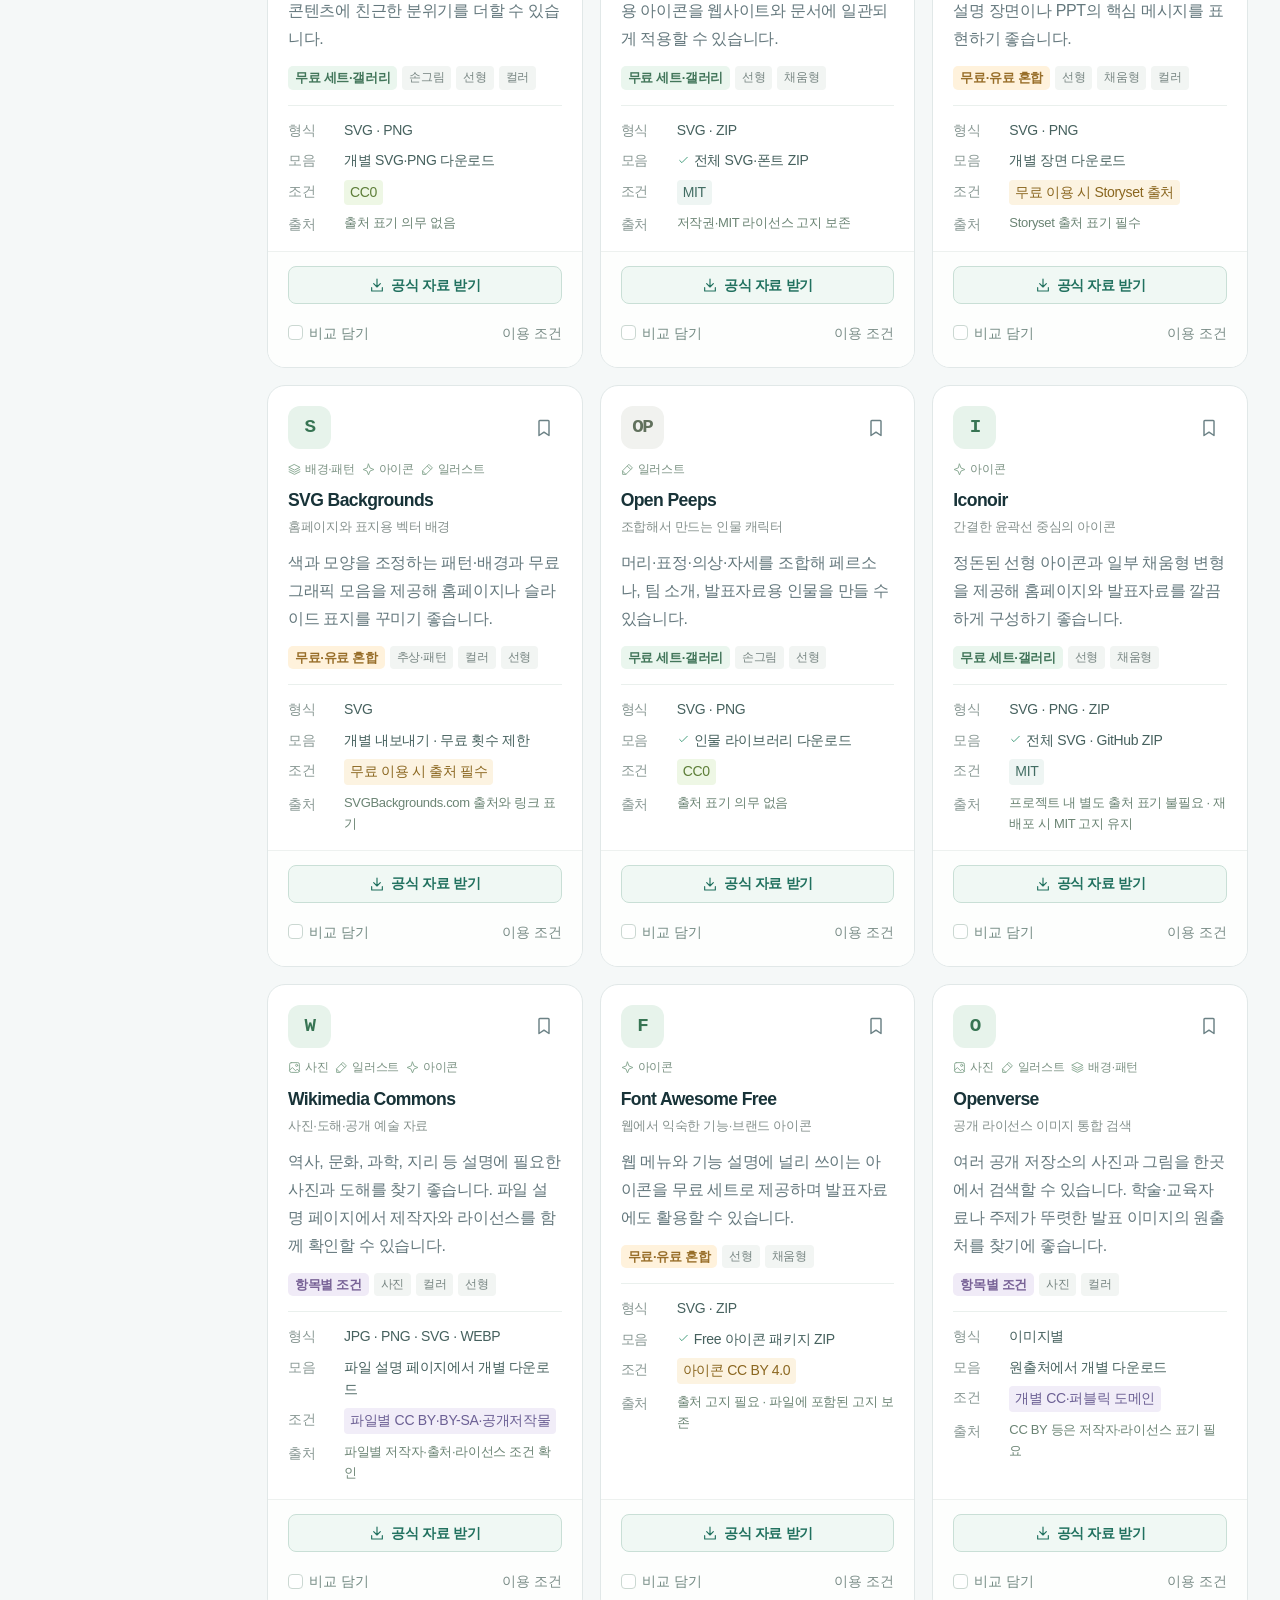
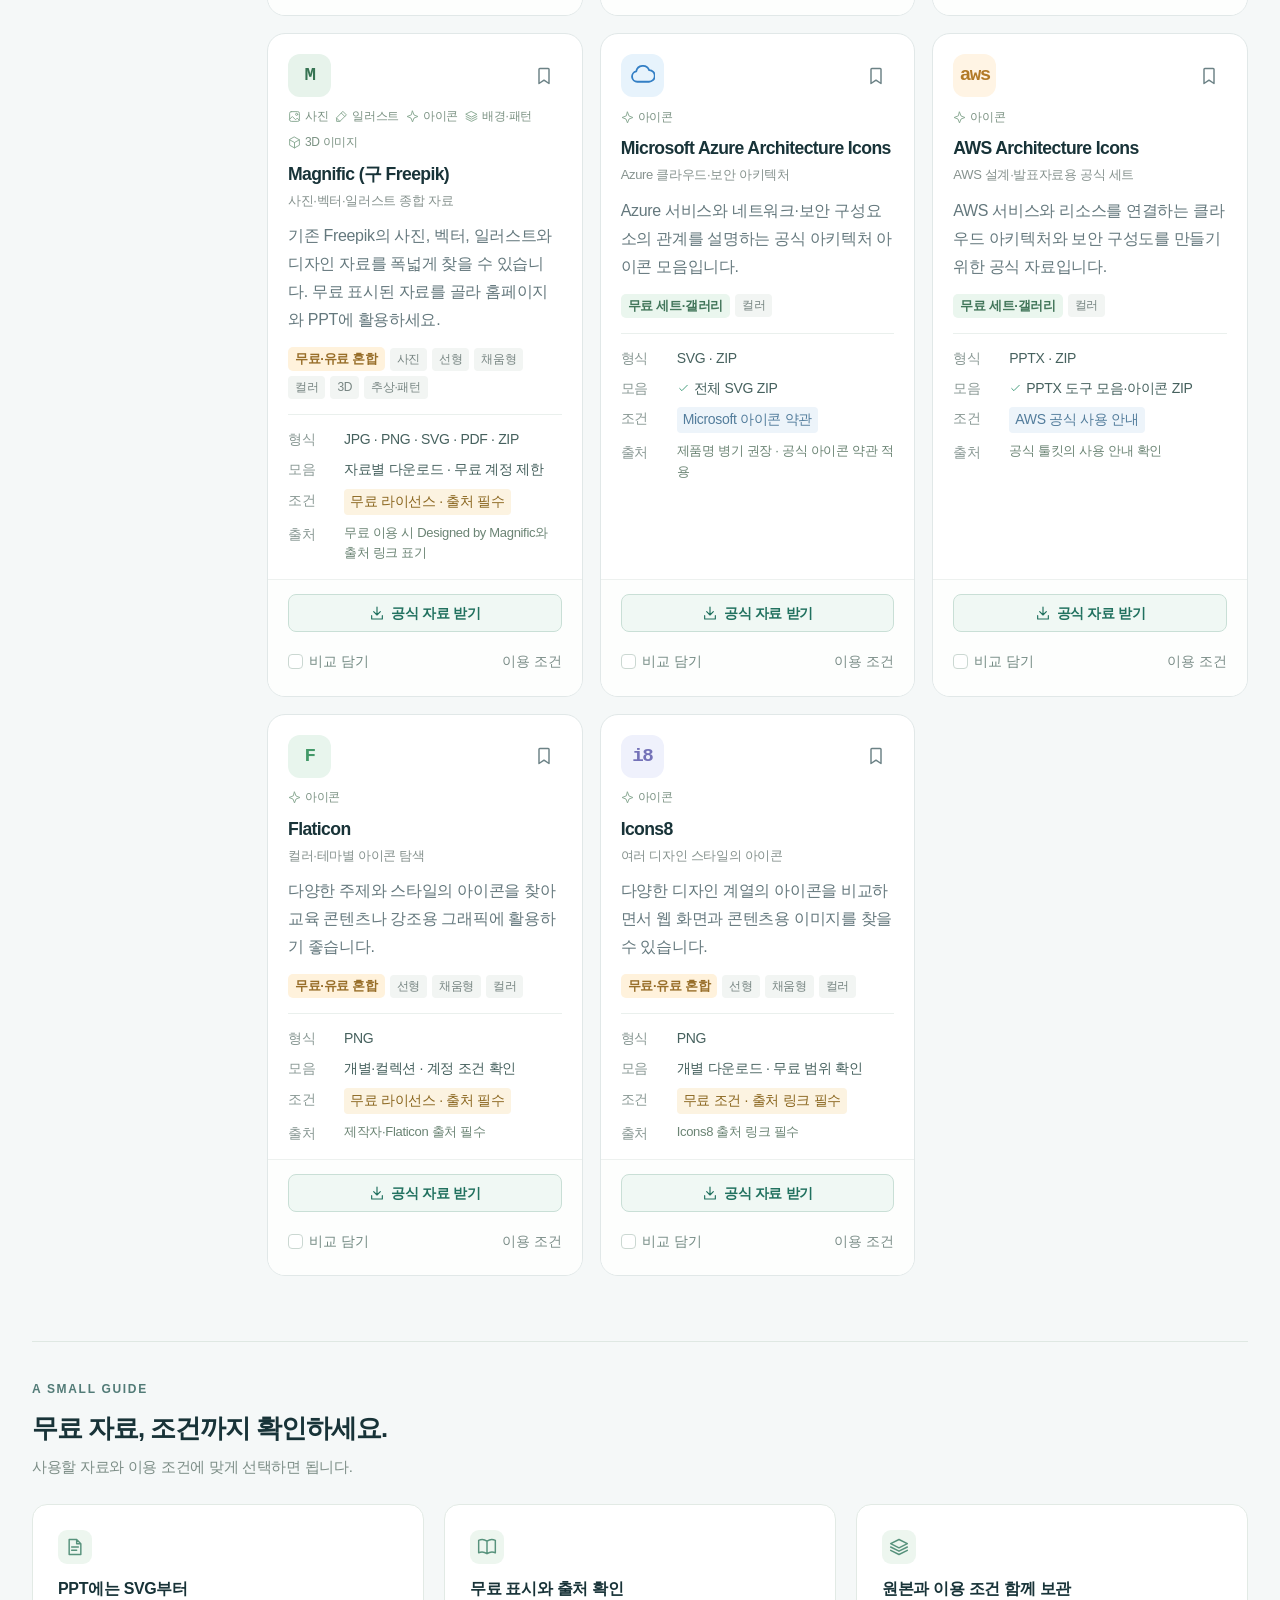
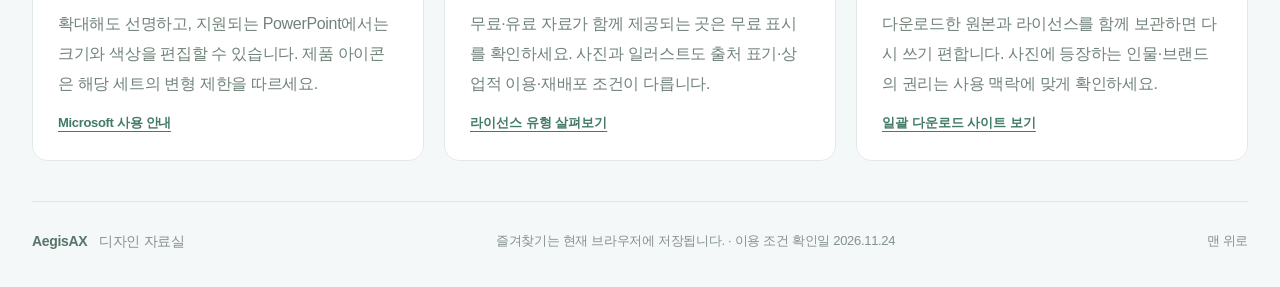
==== commit 15b63468: "Keep design navigation visible when browsing sections" ====
--- a/index.html
+++ b/index.html
@@ -8,8 +8,8 @@
   <title>AegisAX 디자인 자료실 · 무료 아이콘·이미지·PPT 리소스</title>
   <link rel="icon" href="favicon.svg" type="image/svg+xml">
   <link rel="stylesheet" href="styles.css">
-  <link rel="stylesheet" href="compliance.css">
-  <script src="app.js" defer></script>
+  <link rel="stylesheet" href="compliance.css?v=2">
+  <script src="app.js?v=2" defer></script>
 </head>
 <body>
   <svg class="svg-defs" xmlns="http://www.w3.org/2000/svg" aria-hidden="true"><defs>
@@ -44,7 +44,8 @@
     <symbol id="i-presentation" viewBox="0 0 24 24"><path d="M3 3h18v13H3zM12 16v5m-5 0 5-5 5 5M7 11l3-3 3 2 4-4"/></symbol>
   </defs></svg>
   <a class="skip-link" href="#resources">자료 목록으로 건너뛰기</a>
-  <header class="topbar">
+  <header class="design-header">
+    <div class="topbar">
     <a class="brand" href="#" aria-label="AegisAX 디자인 자료실 홈"><span class="brand-mark"><svg><use href="#i-shield"/></svg></span><span>Aegis<span class="brand-accent">AX</span><span class="brand-divider"></span><span class="brand-sub">디자인 자료실</span></span></a>
     <nav class="portal-nav" aria-label="자료실 메뉴">
       <a href="compliance.html">법령·가이드</a>
@@ -52,14 +53,15 @@
       <a href="licenses.html">이용 조건 확인</a>
     </nav>
     <span class="privacy"><svg class="icon"><use href="#i-grid"/></svg>디자인 리소스 모음</span>
-  </header>
-  <main class="page-shell">
+    </div>
     <nav class="main-nav design-nav" aria-label="디자인 자료 메뉴">
       <button class="nav-item active" data-nav="browse">자료 찾기</button>
       <button class="nav-item" data-nav="table">비교표</button>
       <button class="nav-item" data-nav="favorites">즐겨찾기 <span id="favoriteCount" class="nav-count">0</span></button>
       <a class="nav-item" href="#guide">이용 가이드</a>
     </nav>
+  </header>
+  <main class="page-shell">
     <section class="hero" aria-labelledby="hero-title">
       <div class="hero-copy"><div class="eyebrow">FREE RESOURCES FOR EVERY DESIGN</div><h1 id="hero-title">홈페이지부터 PPT까지,<br><span>좋은 디자인의 시작.</span></h1><p>무료 아이콘·사진·일러스트·배경·3D 이미지.<br class="desktop-br"> 필요한 자료와 이용 조건을 한곳에서 찾아보세요.</p><div class="hero-meta"><span><b id="totalCount">32</b>개 공식 소스</span><span><b>5</b>가지 자료 유형</span><span>2026.11.24 확인</span></div></div>
       <div class="hero-art" aria-hidden="true"><div class="art-grid"></div><div class="art-tile tile-cloud"><svg><use href="#i-cloud"/></svg></div><div class="art-tile tile-code"><svg><use href="#i-code"/></svg></div><div class="art-tile tile-shield"><svg><use href="#i-image"/></svg></div><div class="art-tile tile-server"><svg><use href="#i-pen"/></svg></div><div class="art-tile tile-key"><svg><use href="#i-cube"/></svg></div><div class="art-caption"><span class="tiny-square"></span>당신의 아이디어에 어울리는 자료</div></div>
--- a/compliance.css
+++ b/compliance.css
@@ -1,6 +1,11 @@
 .topbar{display:grid;grid-template-columns:minmax(0,1fr) auto minmax(0,1fr)}
 .topbar .brand{justify-self:start}
 .topbar .privacy{justify-self:end}
+.design-header{position:sticky;top:0;z-index:20;background:var(--white);border-bottom:1px solid var(--line)}
+.design-header .topbar{position:static}
+html:has(.design-header){scroll-padding-top:calc(var(--design-header-height,148px) + 12px)}
+.design-header ~ main :is(.resource-main,.guide-section){scroll-margin-top:0}
+.design-header ~ main .sidebar{top:calc(var(--design-header-height,148px) + 12px)}
 .portal-nav{display:flex;justify-content:center;align-items:center;flex-wrap:wrap;gap:.6rem}
 .portal-nav a{white-space:nowrap}
 .design-nav{height:auto;min-height:48px;justify-content:center;flex-wrap:wrap;margin:0}
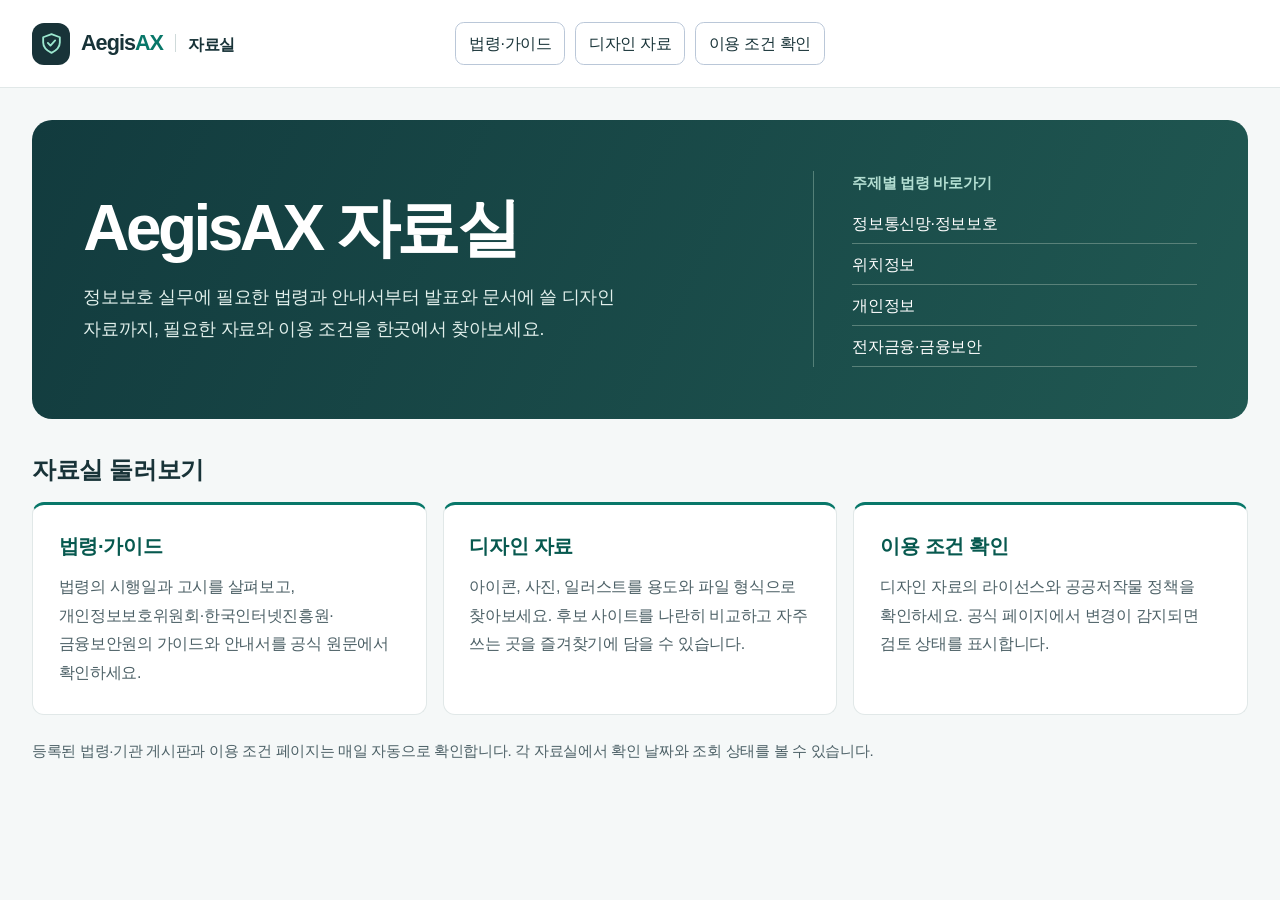
==== commit 8c656626: "Introduce the resource library at the site root" ====
--- a/index.html
+++ b/index.html
@@ -3,95 +3,63 @@
 <head>
   <meta charset="utf-8">
   <meta name="viewport" content="width=device-width, initial-scale=1">
-  <meta name="theme-color" content="#102b32">
-  <meta name="description" content="홈페이지·PPT용 무료 아이콘, 사진, 일러스트, 배경, 3D 이미지 사이트 32곳을 비교하세요.">
-  <title>AegisAX 디자인 자료실 · 무료 아이콘·이미지·PPT 리소스</title>
-  <link rel="icon" href="favicon.svg" type="image/svg+xml">
+  <title>AegisAX 자료실 · 법령, 디자인 자료와 이용 조건</title>
+  <meta name="description" content="정보보호 관련 법령과 기관 안내서, 디자인 자료와 이용 조건을 한곳에서 찾아보세요.">
+  <link rel="icon" href="favicon.svg">
   <link rel="stylesheet" href="styles.css">
   <link rel="stylesheet" href="compliance.css?v=2">
-  <script src="app.js?v=2" defer></script>
+  <link rel="stylesheet" href="home.css">
+  <script>
+    if (["#guide", "#resources"].includes(location.hash)) {
+      location.replace("design.html" + location.search + location.hash);
+    }
+  </script>
 </head>
 <body>
-  <svg class="svg-defs" xmlns="http://www.w3.org/2000/svg" aria-hidden="true"><defs>
-    <symbol id="i-search" viewBox="0 0 24 24"><circle cx="10.5" cy="10.5" r="6.5"/><path d="m16 16 4.5 4.5"/></symbol>
-    <symbol id="i-shield" viewBox="0 0 24 24"><path d="m12 3 8 3v5c0 5-4 8-8 10-4-2-8-5-8-10V6z"/><path d="m8.5 11.5 2.5 2.5 4.5-5"/></symbol>
-    <symbol id="i-grid" viewBox="0 0 24 24"><rect x="3" y="3" width="7" height="7" rx="1.5"/><rect x="14" y="3" width="7" height="7" rx="1.5"/><rect x="3" y="14" width="7" height="7" rx="1.5"/><rect x="14" y="14" width="7" height="7" rx="1.5"/></symbol>
-    <symbol id="i-table" viewBox="0 0 24 24"><rect x="3" y="4" width="18" height="16" rx="2"/><path d="M3 10h18M3 15h18M10 4v16"/></symbol>
-    <symbol id="i-bookmark" viewBox="0 0 24 24"><path d="M6 4a1 1 0 0 1 1-1h10a1 1 0 0 1 1 1v17l-6-4-6 4z"/></symbol>
-    <symbol id="i-compare" viewBox="0 0 24 24"><path d="M12 3v18"/><rect x="3" y="6" width="5" height="12" rx="1"/><rect x="16" y="6" width="5" height="12" rx="1"/></symbol>
-    <symbol id="i-cloud" viewBox="0 0 24 24"><path d="M7 18a5 5 0 0 1-1-9.9 6.5 6.5 0 0 1 12.4-1.3A5.6 5.6 0 0 1 18 18z"/></symbol>
-    <symbol id="i-network" viewBox="0 0 24 24"><rect x="9" y="3" width="6" height="5" rx="1"/><rect x="2" y="16" width="6" height="5" rx="1"/><rect x="16" y="16" width="6" height="5" rx="1"/><path d="M12 8v4M5 16v-4h14v4"/></symbol>
-    <symbol id="i-code" viewBox="0 0 24 24"><path d="m8 6-6 6 6 6m8-12 6 6-6 6M14 3l-4 18"/></symbol>
-    <symbol id="i-layers" viewBox="0 0 24 24"><path d="m12 3 10 5-10 5L2 8zm-10 9 10 5 10-5M2 16l10 5 10-5"/></symbol>
-    <symbol id="i-book" viewBox="0 0 24 24"><path d="M12 5C8 2 4 3 2 4v15c4-2 7-1 10 1 3-2 6-3 10-1V4c-2-1-6-2-10 1v15"/></symbol>
-    <symbol id="i-lock" viewBox="0 0 24 24"><rect x="5" y="10" width="14" height="11" rx="2"/><path d="M8 10V6a4 4 0 0 1 8 0v4M12 14v3"/></symbol>
-    <symbol id="i-close" viewBox="0 0 24 24"><path d="m6 6 12 12M6 18 18 6"/></symbol>
-    <symbol id="i-check" viewBox="0 0 24 24"><path d="m5 12 4 4L19 6"/></symbol>
-    <symbol id="i-reset" viewBox="0 0 24 24"><path d="M4 10a8 8 0 1 1 1 8M4 4v6h6"/></symbol>
-    <symbol id="i-info" viewBox="0 0 24 24"><circle cx="12" cy="12" r="9"/><path d="M12 11v6M12 7h.01"/></symbol>
-    <symbol id="i-file" viewBox="0 0 24 24"><path d="M14 3H5v18h14V8zm0 0v5h5M8 12h8M8 16h6"/></symbol>
-    <symbol id="i-server" viewBox="0 0 24 24"><rect x="3" y="3" width="18" height="7" rx="2"/><rect x="3" y="14" width="18" height="7" rx="2"/><path d="M7 6.5h.01M7 17.5h.01M12 6.5h5M12 17.5h5"/></symbol>
-    <symbol id="i-database" viewBox="0 0 24 24"><ellipse cx="12" cy="5" rx="8" ry="3"/><path d="M4 5v14c0 4 16 4 16 0V5M4 12c0 4 16 4 16 0"/></symbol>
-    <symbol id="i-download" viewBox="0 0 24 24"><path d="M12 3v12m-5-5 5 5 5-5M4 16v5h16v-5"/></symbol>
-    <symbol id="i-chevron" viewBox="0 0 24 24"><path d="m7 10 5 5 5-5"/></symbol>
-    <symbol id="i-spark" viewBox="0 0 24 24"><path d="m12 2 2.8 7.2L22 12l-7.2 2.8L12 22l-2.8-7.2L2 12l7.2-2.8z"/></symbol>
-    <symbol id="i-key" viewBox="0 0 24 24"><circle cx="8" cy="9" r="5"/><path d="m12 13 8 8m-3-3 3-3m-6 0 3-3"/></symbol>
-    <symbol id="i-fingerprint" viewBox="0 0 24 24"><path d="M5 10a7 7 0 0 1 14 0M3 14v-3M21 11v4M8 18v-8a4 4 0 0 1 8 0v8M12 9v13M4 18v-4M20 19v-4"/></symbol>
-    <symbol id="i-image" viewBox="0 0 24 24"><rect x="3" y="3" width="18" height="18" rx="3"/><circle cx="16" cy="8" r="2"/><path d="m3 17 5-5 6 6 3-3 4 4"/></symbol>
-    <symbol id="i-pen" viewBox="0 0 24 24"><path d="m15 3 6 6-12 12H3v-6zM12 6l6 6M3 15l6 6"/></symbol>
-    <symbol id="i-cube" viewBox="0 0 24 24"><path d="m12 2 9 5v10l-9 5-9-5V7zm0 10 9-5M3 7l9 5v10"/></symbol>
-    <symbol id="i-monitor" viewBox="0 0 24 24"><rect x="2" y="3" width="20" height="14" rx="2"/><path d="M8 21h8m-4-4v4"/></symbol>
-    <symbol id="i-presentation" viewBox="0 0 24 24"><path d="M3 3h18v13H3zM12 16v5m-5 0 5-5 5 5M7 11l3-3 3 2 4-4"/></symbol>
-  </defs></svg>
-  <a class="skip-link" href="#resources">자료 목록으로 건너뛰기</a>
-  <header class="design-header">
-    <div class="topbar">
-    <a class="brand" href="#" aria-label="AegisAX 디자인 자료실 홈"><span class="brand-mark"><svg><use href="#i-shield"/></svg></span><span>Aegis<span class="brand-accent">AX</span><span class="brand-divider"></span><span class="brand-sub">디자인 자료실</span></span></a>
+  <a class="skip-link" href="#intro">본문으로 건너뛰기</a>
+  <header class="topbar">
+    <a class="brand" href="./" aria-label="AegisAX 자료실 홈">
+      <span class="brand-mark" aria-hidden="true"><svg viewBox="0 0 24 24"><path d="m12 3 8 3v5c0 5-4 8-8 10-4-2-8-5-8-10V6z"/><path d="m8.5 11.5 2.5 2.5 4.5-5"/></svg></span>
+      <span>Aegis<span class="brand-accent">AX</span><span class="brand-divider"></span><span class="brand-sub">자료실</span></span>
+    </a>
     <nav class="portal-nav" aria-label="자료실 메뉴">
       <a href="compliance.html">법령·가이드</a>
-      <a href="index.html" aria-current="page">디자인 자료</a>
+      <a href="design.html">디자인 자료</a>
       <a href="licenses.html">이용 조건 확인</a>
     </nav>
-    <span class="privacy"><svg class="icon"><use href="#i-grid"/></svg>디자인 리소스 모음</span>
-    </div>
-    <nav class="main-nav design-nav" aria-label="디자인 자료 메뉴">
-      <button class="nav-item active" data-nav="browse">자료 찾기</button>
-      <button class="nav-item" data-nav="table">비교표</button>
-      <button class="nav-item" data-nav="favorites">즐겨찾기 <span id="favoriteCount" class="nav-count">0</span></button>
-      <a class="nav-item" href="#guide">이용 가이드</a>
-    </nav>
   </header>
-  <main class="page-shell">
-    <section class="hero" aria-labelledby="hero-title">
-      <div class="hero-copy"><div class="eyebrow">FREE RESOURCES FOR EVERY DESIGN</div><h1 id="hero-title">홈페이지부터 PPT까지,<br><span>좋은 디자인의 시작.</span></h1><p>무료 아이콘·사진·일러스트·배경·3D 이미지.<br class="desktop-br"> 필요한 자료와 이용 조건을 한곳에서 찾아보세요.</p><div class="hero-meta"><span><b id="totalCount">32</b>개 공식 소스</span><span><b>5</b>가지 자료 유형</span><span>2026.11.24 확인</span></div></div>
-      <div class="hero-art" aria-hidden="true"><div class="art-grid"></div><div class="art-tile tile-cloud"><svg><use href="#i-cloud"/></svg></div><div class="art-tile tile-code"><svg><use href="#i-code"/></svg></div><div class="art-tile tile-shield"><svg><use href="#i-image"/></svg></div><div class="art-tile tile-server"><svg><use href="#i-pen"/></svg></div><div class="art-tile tile-key"><svg><use href="#i-cube"/></svg></div><div class="art-caption"><span class="tiny-square"></span>당신의 아이디어에 어울리는 자료</div></div>
+  <main id="intro" class="page-shell home">
+    <section class="home-intro" aria-labelledby="home-title">
+      <div>
+        <h1 id="home-title">AegisAX 자료실</h1>
+        <p>정보보호 실무에 필요한 법령과 안내서부터 발표와 문서에 쓸 디자인 자료까지, 필요한 자료와 이용 조건을 한곳에서 찾아보세요.</p>
+      </div>
+      <section class="home-topics" aria-labelledby="topics-title">
+        <h2 id="topics-title">주제별 법령 바로가기</h2>
+        <a href="compliance.html#network">정보통신망·정보보호</a>
+        <a href="compliance.html#location">위치정보</a>
+        <a href="compliance.html#privacy">개인정보</a>
+        <a href="compliance.html#finance">전자금융·금융보안</a>
+      </section>
     </section>
-    <div class="directory-layout">
-      <aside class="sidebar" aria-label="용도별 찾기"><div class="sidebar-title">어디에 사용하시나요?</div><div id="useFilters" class="use-filters"></div><div class="sidebar-note"><span class="note-icon"><svg class="icon"><use href="#i-spark"/></svg></span><strong>처음이라면 여기부터</strong><p>아이콘은 <b>Tabler</b>, 사진은 <b>Pexels</b>, 일러스트는 <b>unDraw</b>부터 살펴보세요.</p><button id="recommendedButton" class="text-button">추천 사이트 모아보기</button></div><p class="sidebar-foot">각 사이트의 공식 안내를 기준으로 정리했습니다.</p></aside>
-      <section id="resources" class="resource-main" aria-labelledby="resource-title">
-        <div class="search-panel"><div class="asset-filter-title">자료 유형</div><div id="assetFilters" class="asset-filters" role="group" aria-label="자료 유형별 찾기"></div><label for="search" class="sr-only">이름 또는 키워드 검색</label><div class="search-box"><svg class="icon"><use href="#i-search"/></svg><input id="search" type="search" placeholder="사진, 아이콘, 일러스트, SVG 검색" autocomplete="off"><button id="clearSearch" class="icon-button" aria-label="검색어 지우기" hidden><svg class="icon"><use href="#i-close"/></svg></button><kbd>/</kbd></div>
-          <div class="filter-grid">
-            <label>디자인 스타일<span class="select-wrap"><select id="styleFilter"><option value="">모든 스타일</option><option value="photo">사진</option><option value="line">선형 · 아웃라인</option><option value="filled">채움형 · 솔리드</option><option value="color">컬러</option><option value="duotone">두 가지 색 · 듀오톤</option><option value="handdrawn">손그림</option><option value="3d">3D</option><option value="abstract">추상·패턴</option></select><svg class="icon"><use href="#i-chevron"/></svg></span></label>
-            <label>무료 다운로드 형식<span class="select-wrap"><select id="formatFilter"><option value="">모든 형식</option><option value="SVG">SVG</option><option value="PNG">PNG</option><option value="PowerPoint">PowerPoint</option><option value="Visio">Visio</option><option value="EPS">EPS</option><option value="JPG">JPG</option><option value="WEBP">WebP</option><option value="PDF">PDF</option><option value="이미지별">자료별 형식 확인</option></select><svg class="icon"><use href="#i-chevron"/></svg></span></label>
-            <label>일괄 다운로드<span class="select-wrap"><select id="bulkFilter"><option value="">전체</option><option value="yes">무료 모음 제공</option><option value="no">개별·조건 확인</option></select><svg class="icon"><use href="#i-chevron"/></svg></span></label>
-            <label>라이선스 유형<span class="select-wrap"><select id="licenseFilter"><option value="">모든 조건</option><option value="oss">오픈소스</option><option value="cc0">CC0</option><option value="free-license">자체 무료 라이선스</option><option value="mixed">자료별 상이</option><option value="vendor">공식 제품 아이콘</option><option value="attribution">출처 표기 조건</option></select><svg class="icon"><use href="#i-chevron"/></svg></span></label>
-            <label>무료 제공 범위<span class="select-wrap"><select id="scopeFilter"><option value="">모든 무료 자료</option><option value="free">무료 세트·갤러리</option><option value="mixed">무료·유료 함께 제공</option><option value="per-item">항목별 확인</option></select><svg class="icon"><use href="#i-chevron"/></svg></span></label>
-          </div>
-          <div class="quick-filter-row"><span>빠른 찾기</span><button class="quick-chip" data-quick="svg">무료 SVG</button><button class="quick-chip" data-quick="bulk">한 번에 받기</button><button class="quick-chip" data-quick="photo">사진 찾기</button><button id="resetFilters" class="reset-button"><svg class="icon"><use href="#i-reset"/></svg>초기화</button></div>
-        </div>
-        <div class="results-header"><div><h2 id="resource-title">모든 디자인 자료 <span id="resultCount">32</span></h2><p id="resultsDescription" role="status" aria-live="polite">용도에 맞는 사이트를 찾아보세요.</p></div><div class="view-toggle" role="group" aria-label="목록 보기 방식"><button data-view="grid" class="active" aria-pressed="true" aria-label="카드 보기" title="카드 보기"><svg class="icon"><use href="#i-grid"/></svg></button><button data-view="table" aria-pressed="false" aria-label="표 보기" title="표 보기"><svg class="icon"><use href="#i-table"/></svg></button></div></div>
-        <div id="resourceList" class="resource-grid"><div class="loading">디자인 자료를 불러오고 있습니다.</div></div>
-        <div id="emptyState" class="empty-state" hidden><svg class="icon"><use href="#i-search"/></svg><h3>조건에 맞는 사이트가 없습니다.</h3><p>검색어를 바꾸거나 필터를 초기화해 보세요.</p><button class="primary-button" id="emptyReset">전체 사이트 보기</button></div>
-      </section>
-    </div>
-    <section id="guide" class="guide-section" aria-labelledby="guide-title"><div class="guide-heading"><span class="eyebrow">A SMALL GUIDE</span><h2 id="guide-title">무료 자료, 조건까지 확인하세요.</h2><p>사용할 자료와 이용 조건에 맞게 선택하면 됩니다.</p></div><div class="guide-grid"><article class="guide-card"><span class="guide-icon"><svg class="icon"><use href="#i-file"/></svg></span><h3>PPT에는 SVG부터</h3><p>확대해도 선명하고, 지원되는 PowerPoint에서는 크기와 색상을 편집할 수 있습니다. 제품 아이콘은 해당 세트의 변형 제한을 따르세요.</p><a href="https://support.microsoft.com/en-gb/office/graphics-visuals/edit-svg-images-in-microsoft-365?nochrome=true" target="_blank" rel="noopener noreferrer">Microsoft 사용 안내</a></article><article class="guide-card"><span class="guide-icon"><svg class="icon"><use href="#i-book"/></svg></span><h3>무료 표시와 출처 확인</h3><p>무료·유료 자료가 함께 제공되는 곳은 무료 표시를 확인하세요. 사진과 일러스트도 출처 표기·상업적 이용·재배포 조건이 다릅니다.</p><button class="text-button" id="licenseGuide">라이선스 유형 살펴보기</button></article><article class="guide-card"><span class="guide-icon"><svg class="icon"><use href="#i-layers"/></svg></span><h3>원본과 이용 조건 함께 보관</h3><p>다운로드한 원본과 라이선스를 함께 보관하면 다시 쓰기 편합니다. 사진에 등장하는 인물·브랜드의 권리는 사용 맥락에 맞게 확인하세요.</p><button class="text-button" id="bulkGuide">일괄 다운로드 사이트 보기</button></article></div></section>
-    <footer><span><b>AegisAX</b> 디자인 자료실</span><p>즐겨찾기는 현재 브라우저에 저장됩니다. · 이용 조건 확인일 2026.11.24</p><a href="#">맨 위로</a></footer>
+    <section aria-labelledby="directory-title">
+      <h2 id="directory-title">자료실 둘러보기</h2>
+      <div class="home-directory">
+        <a href="compliance.html">
+          <h3>법령·가이드</h3>
+          <p>법령의 시행일과 고시를 살펴보고, 개인정보보호위원회·한국인터넷진흥원·금융보안원의 가이드와 안내서를 공식 원문에서 확인하세요.</p>
+        </a>
+        <a href="design.html">
+          <h3>디자인 자료</h3>
+          <p>아이콘, 사진, 일러스트를 용도와 파일 형식으로 찾아보세요. 후보 사이트를 나란히 비교하고 자주 쓰는 곳을 즐겨찾기에 담을 수 있습니다.</p>
+        </a>
+        <a href="licenses.html">
+          <h3>이용 조건 확인</h3>
+          <p>디자인 자료의 라이선스와 공공저작물 정책을 확인하세요. 공식 페이지에서 변경이 감지되면 검토 상태를 표시합니다.</p>
+        </a>
+      </div>
+    </section>
+    <p class="home-update">등록된 법령·기관 게시판과 이용 조건 페이지는 매일 자동으로 확인합니다. 각 자료실에서 확인 날짜와 조회 상태를 볼 수 있습니다.</p>
   </main>
-  <div id="compareDock" class="compare-dock" hidden><div class="dock-label"><svg class="icon"><use href="#i-compare"/></svg><span>선택한 사이트 <b id="compareCount">0</b><small>최대 3개</small></span></div><div id="compareSelection" class="compare-selection"></div><button id="clearCompare" class="text-button">비우기</button><button id="openCompare" class="primary-button" disabled>비교하기</button></div>
-  <dialog id="detailDialog" class="detail-dialog" aria-label="사이트 다운로드 및 이용 조건"><div class="dialog-top"><span class="eyebrow">DOWNLOAD &amp; LICENSE</span><button class="icon-button" data-close="detailDialog" aria-label="이용 조건 닫기"><svg class="icon"><use href="#i-close"/></svg></button></div><div id="detailContent"></div></dialog>
-  <dialog id="compareDialog" class="compare-dialog" aria-label="선택한 사이트 비교"><div class="dialog-top"><div><span class="eyebrow">SIDE BY SIDE</span><h2>선택한 사이트 비교</h2></div><button class="icon-button" data-close="compareDialog" aria-label="비교표 닫기"><svg class="icon"><use href="#i-close"/></svg></button></div><p class="dialog-intro">용도와 무료 이용 범위를 나란히 확인하세요.</p><div id="compareContent"></div></dialog>
-  <dialog id="guideDialog" class="detail-dialog" aria-label="무료 디자인 자료 라이선스 안내"><div class="dialog-top"><span class="eyebrow">LICENSE GUIDE</span><button class="icon-button" data-close="guideDialog" aria-label="라이선스 안내 닫기"><svg class="icon"><use href="#i-close"/></svg></button></div><h2>무료 디자인 자료의 이용 조건</h2><div class="license-guide-list"><div><h3>무료 범위는 사이트마다 다릅니다</h3><p>전체 무료 세트, 무료·유료 혼합, 항목별 조건을 구분했습니다. 무료·유료 혼합 사이트에서는 공식 페이지의 무료 항목을 선택하세요.</p></div><div><h3>사진·일러스트의 자체 라이선스</h3><p>출처 표기가 필요 없는 무료 자료도 원본 재판매나 재배포에는 제한이 있을 수 있습니다. 인물·브랜드가 보이는 사진은 이용 맥락도 확인하세요.</p></div><div><h3>CC0와 개별 Creative Commons</h3><p>CC0 자료와 CC BY·BY-SA·NC·ND 자료는 조건이 다릅니다. 특히 Openverse는 원출처의 라이선스와 상업적 이용·수정 허용 여부를 확인하세요.</p></div><div><h3>오픈소스 · MIT / ISC / Apache 2.0</h3><p>각 라이선스가 정한 조건으로 이용할 수 있습니다. 파일을 배포할 때 필요한 저작권·라이선스 고지를 보존하세요.</p></div><div><h3>자료별 라이선스</h3><p>SVG Repo·Openverse·Wikimedia Commons처럼 여러 제작자의 자료가 모인 곳은 개별 자료의 라이선스를 확인하세요. 출처 표기나 이용 범위가 서로 다릅니다.</p></div><div><h3>공식 제품 아이콘</h3><p>Cisco·Azure·AWS는 구성도와 문서 작성에 유용합니다. 허용된 용도를 지키고, 변형 제한이 있는 세트는 원형대로 사용하세요.</p></div><div><h3>무료 이용 시 출처 표기</h3><p>Flaticon·Icons8·Storyset 등의 무료 자료는 안내된 제작자 표기나 출처 링크가 필요합니다. 무료 형식과 크기 제한도 함께 확인하세요.</p></div></div><p class="small-note">각 사이트의 이용 조건 버튼에서 공식 원문을 확인할 수 있습니다.</p></dialog>
-  <div id="toast" class="toast" role="status" aria-live="polite" hidden></div>
-  <noscript><p class="noscript">이 사이트의 검색과 비교 기능을 사용하려면 JavaScript를 켜주세요.</p></noscript>
 </body>
 </html>
--- a/home.css
+++ b/home.css
@@ -0,0 +1,28 @@
+.home { padding-bottom: 3rem; }
+.home-intro {
+  display: grid;
+  grid-template-columns: minmax(0, 1.7fr) minmax(15rem, 1fr);
+  gap: clamp(2rem, 6vw, 6rem);
+  align-items: center;
+  margin: 2rem 0;
+  padding: clamp(1.5rem, 4vw, 4rem);
+  background: linear-gradient(115deg, #123b3e, #205852);
+  border-radius: 1.25rem;
+  color: white;
+}
+.home-intro h1 { font-size: clamp(2.2rem, 5vw, 4.5rem); line-height: 1.12; letter-spacing: -.055em; }
+.home-intro p { max-width: 35rem; margin-top: 1.1rem; color: #e1efeb; font-size: 1.1rem; line-height: 1.8; word-break: keep-all; }
+.home-topics { border-inline-start: 1px solid #548078; padding-inline-start: clamp(1.2rem, 3vw, 3rem); }
+.home-topics h2 { margin-bottom: .5rem; color: #b3ded2; font-size: .95rem; }
+.home-topics a { display: block; padding: .45rem 0; border-bottom: 1px solid #598179; }
+.home-topics a:hover { text-decoration: underline; }
+.home-directory { display: grid; grid-template-columns: repeat(3, minmax(0, 1fr)); gap: 1rem; margin-top: .8rem; }
+.home-directory a { padding: 1.6rem; border: 1px solid var(--line); border-top: 3px solid var(--teal); border-radius: .75rem; background: white; }
+.home-directory a:hover, .home-directory a:focus-visible { border-color: var(--teal); background: #eff8f4; }
+.home-directory h3 { font-size: 1.25rem; color: var(--teal-dark); }
+.home-directory p { margin-top: .65rem; line-height: 1.8; color: var(--body); word-break: keep-all; }
+.home-update { margin-top: 1.5rem; color: var(--body); font-size: .95rem; }
+@media (max-width: 740px) {
+  .home-directory, .home-intro { grid-template-columns: 1fr; }
+  .home-topics { padding: 1rem 0 0; border: 0; border-top: 1px solid #548078; }
+}
